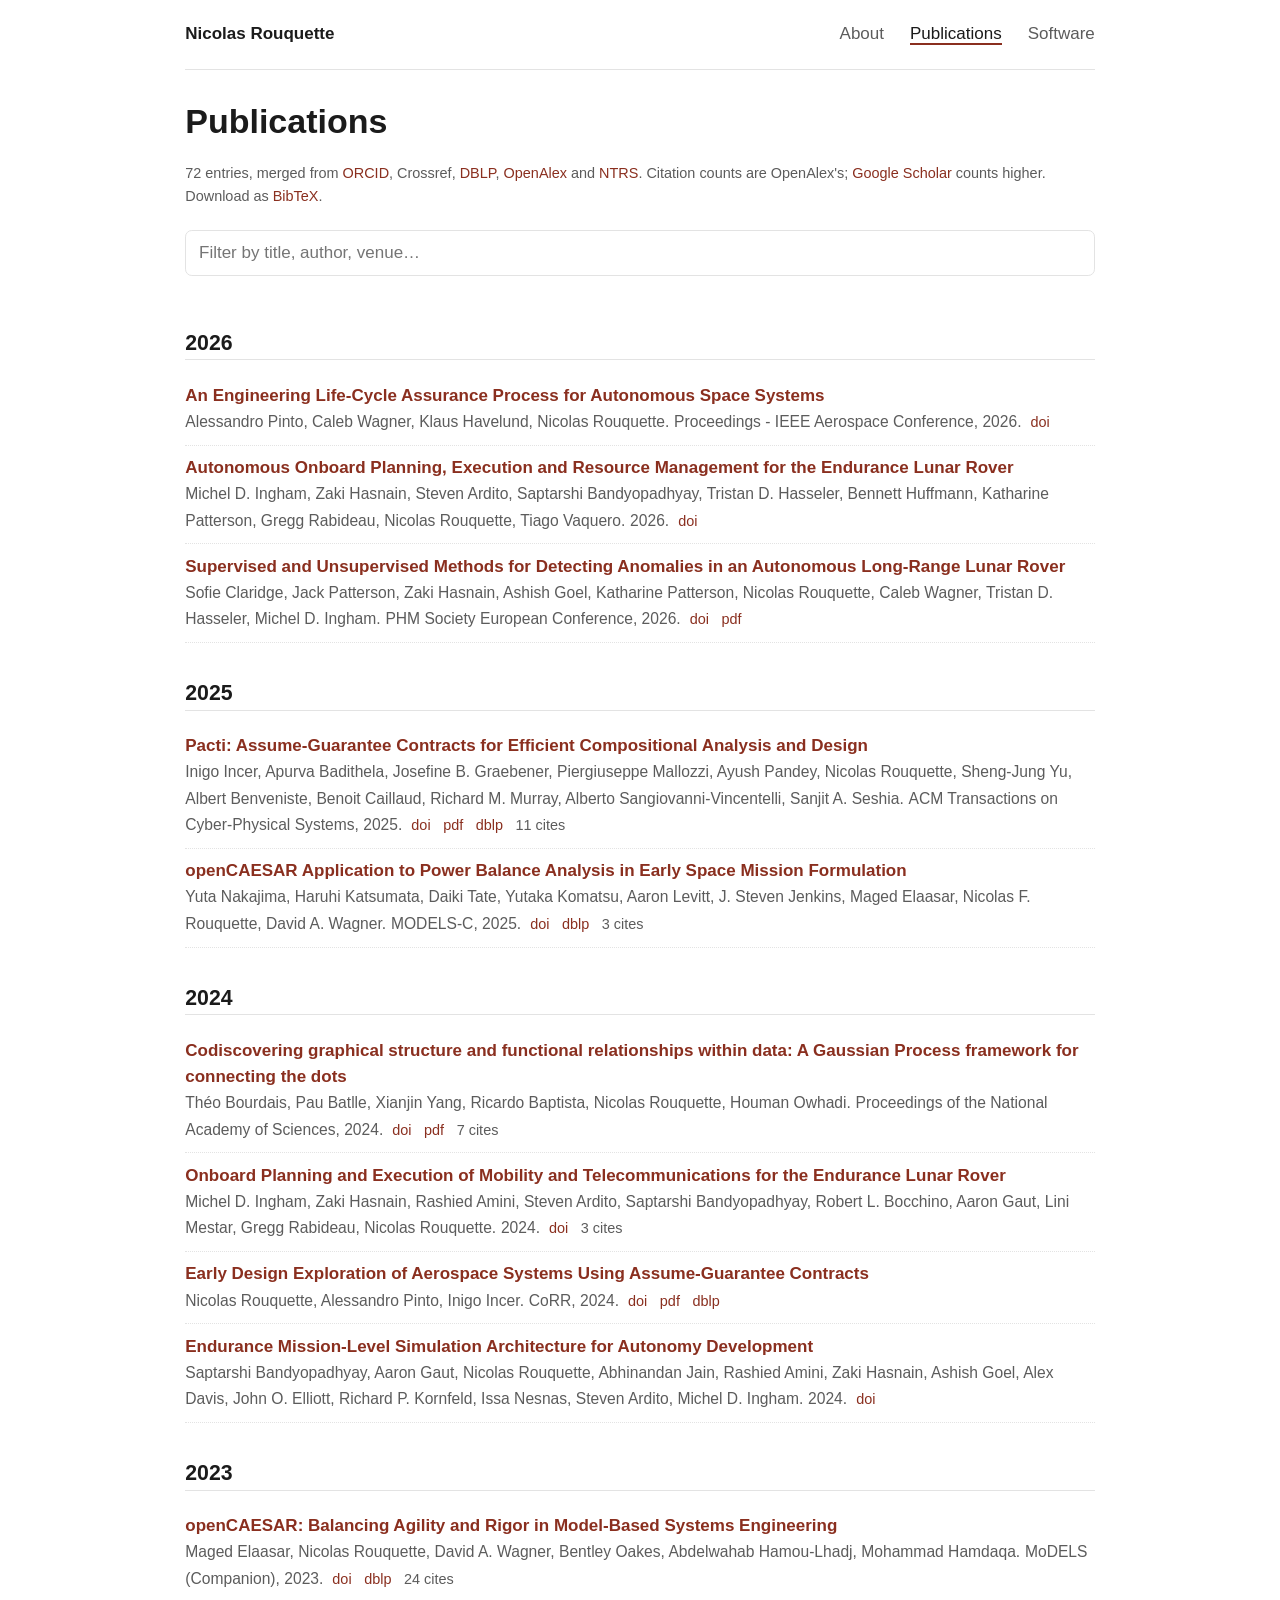
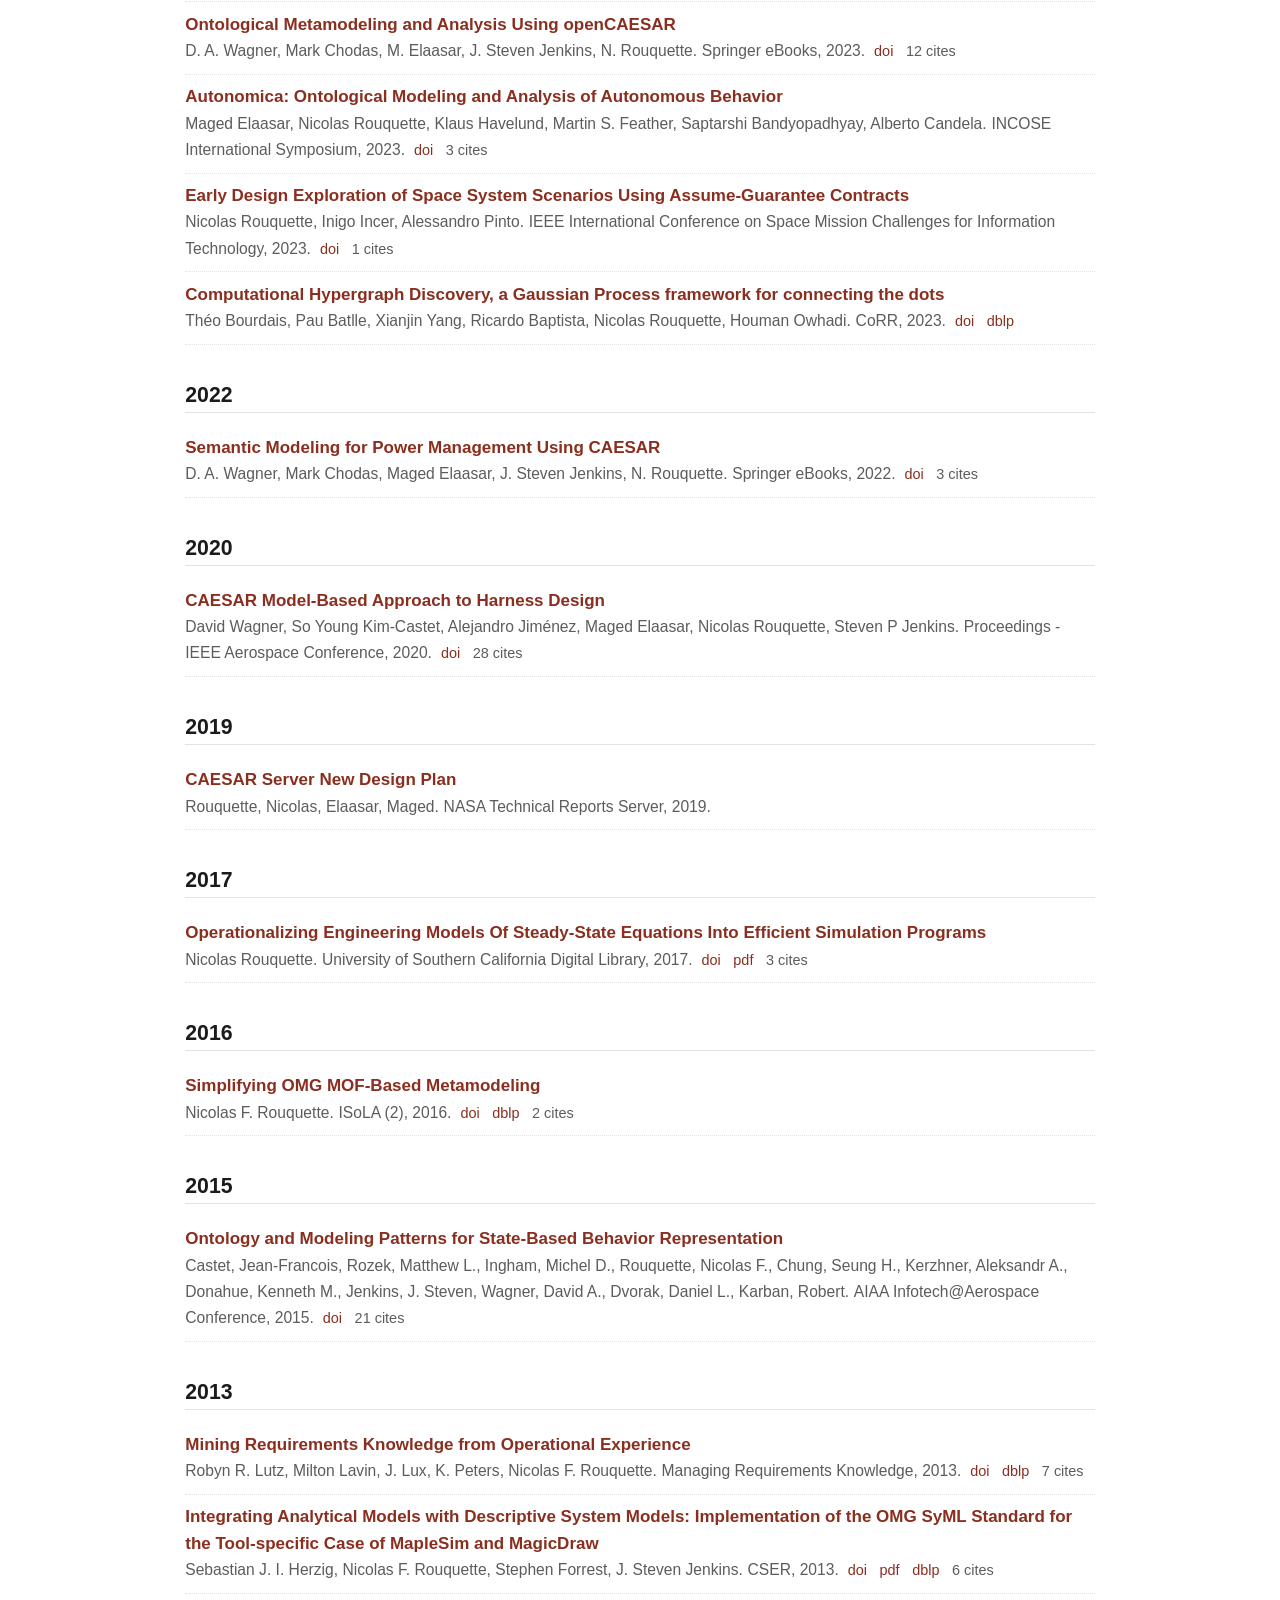
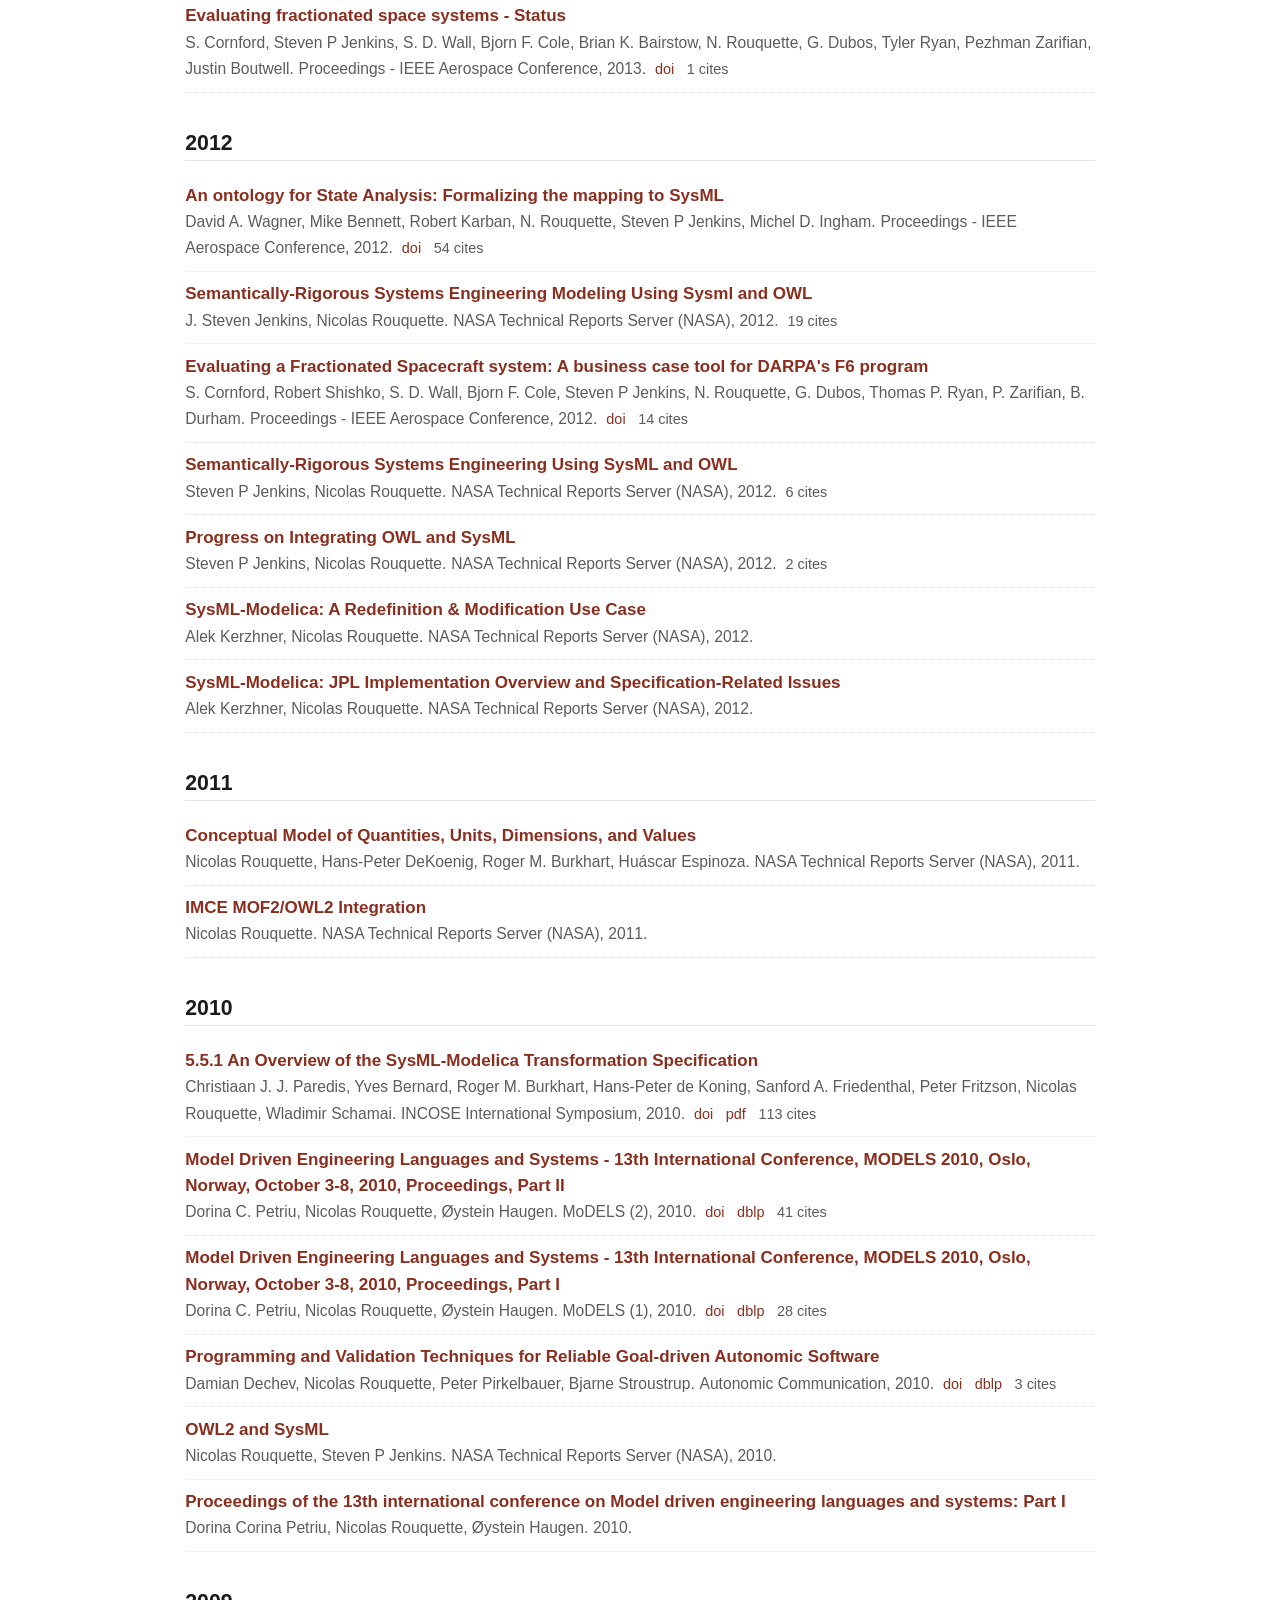
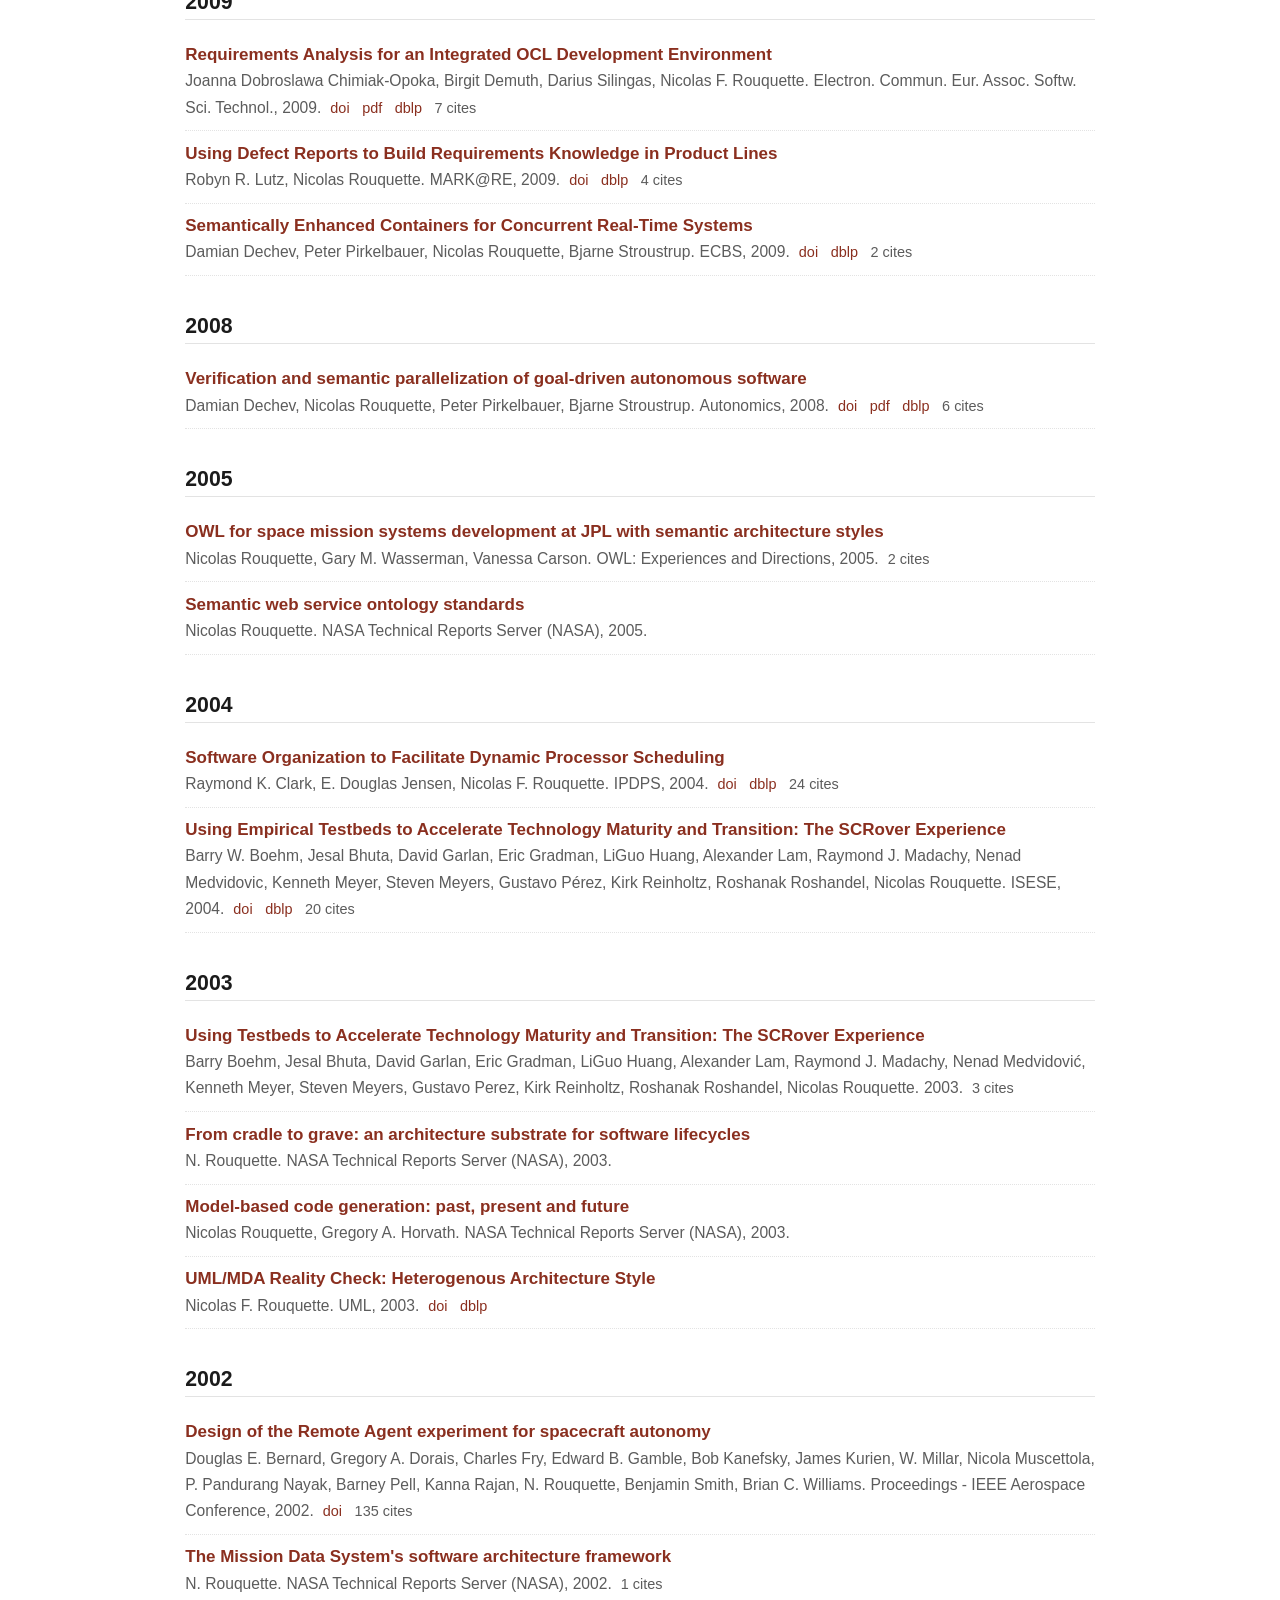
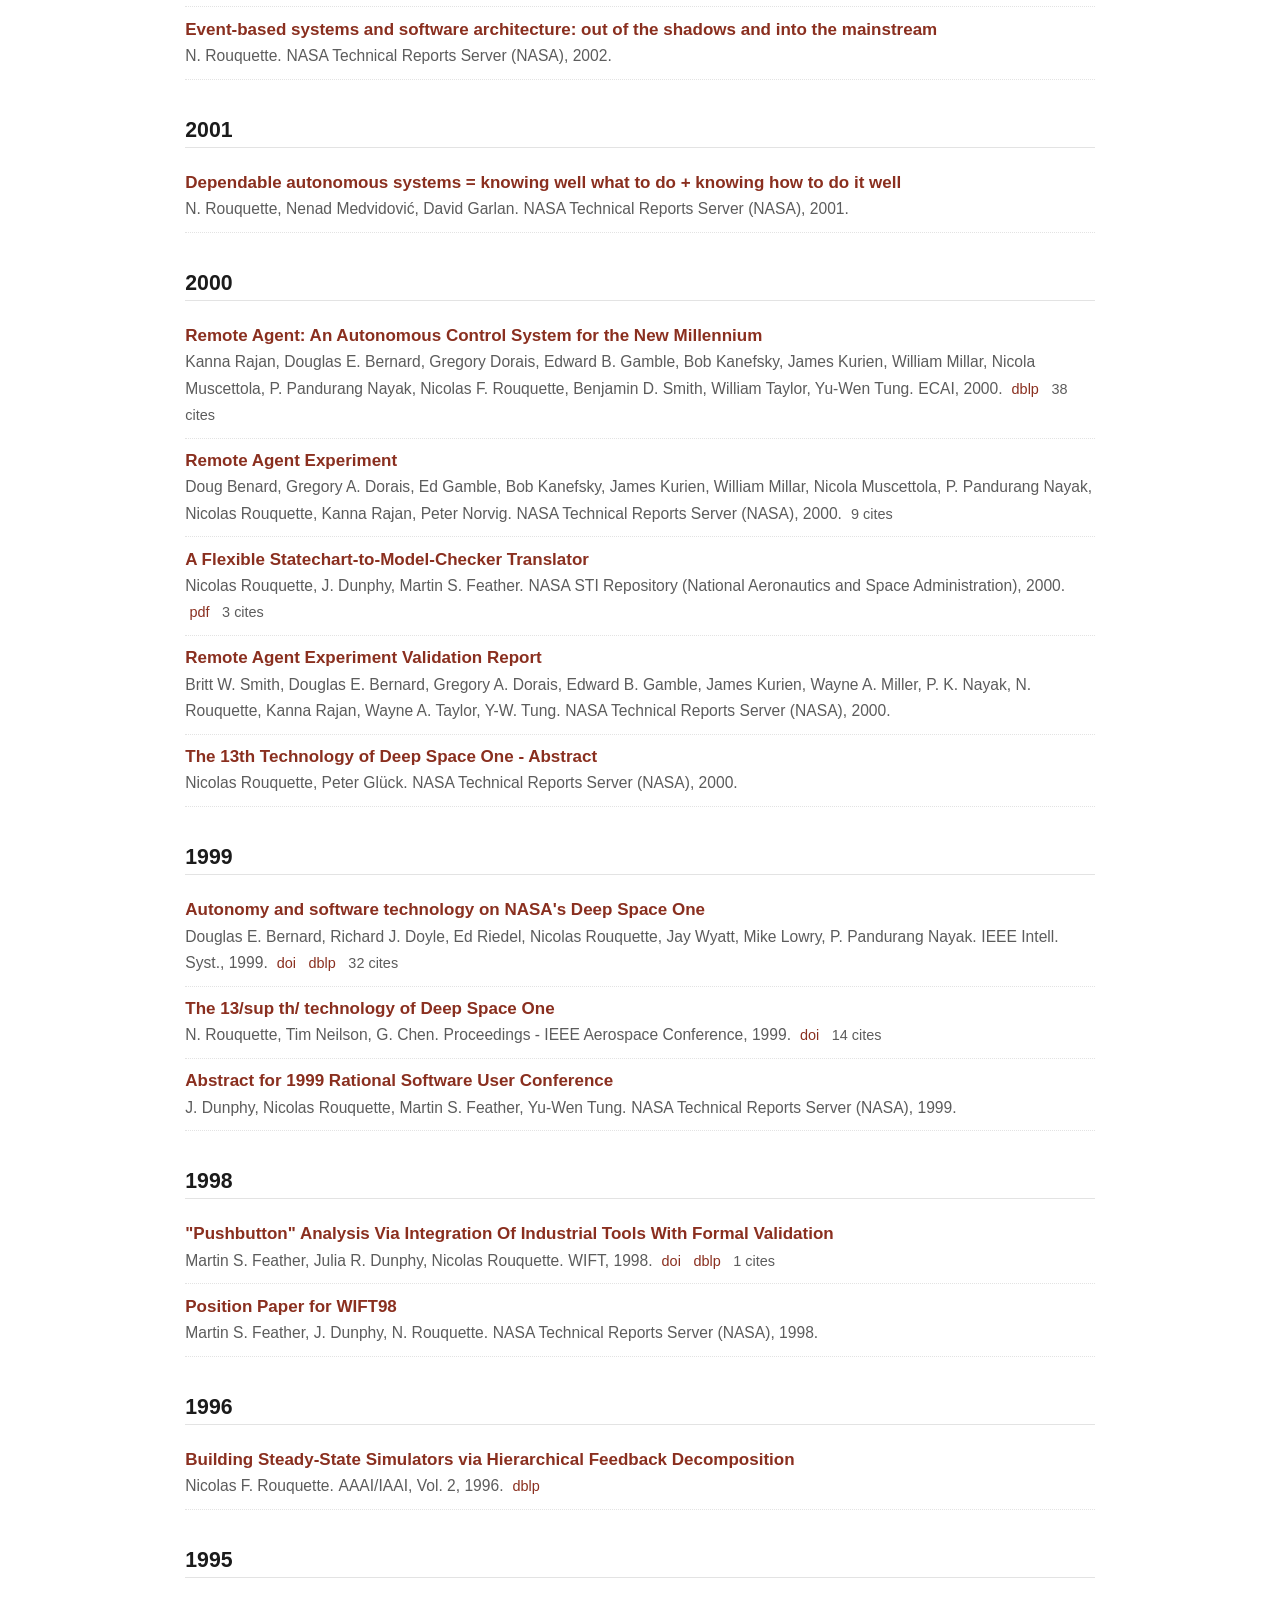
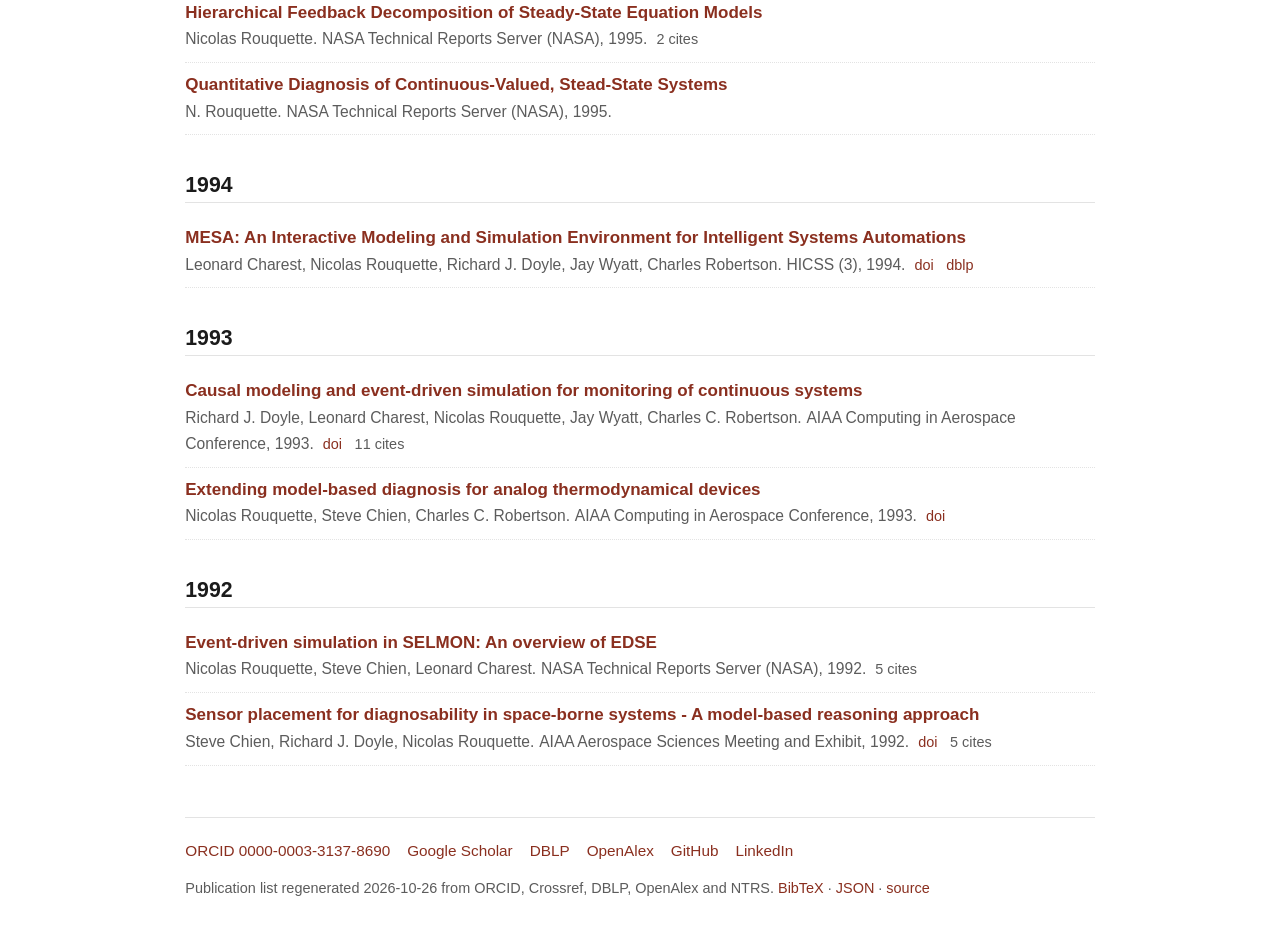
==== publications/index.html @ 1070399c "Publish site (source a550cb9)" ====
<!DOCTYPE html>
<html lang="en">
<head>
<meta charset="utf-8">
<meta name="viewport" content="width=device-width, initial-scale=1">
<title>Publications · Nicolas Rouquette</title>
<meta name="description" content="Formal methods and model-based systems engineering for space systems: Lean 4 formalizations, SysML v2, ontologies, assume-guarantee contracts, F´ flight software.">
<link rel="stylesheet" href="../static/style.css">
<link rel="alternate" type="application/x-bibtex" href="../publications.bib" title="BibTeX">
<link rel="me" href="https://orcid.org/0000-0003-3137-8690">
<link rel="me" href="https://github.com/NicolasRouquette">
<script type="application/ld+json">{
 "@context": "https://schema.org",
 "@type": "Person",
 "name": "Nicolas F. Rouquette",
 "jobTitle": "Principal Computer Scientist",
 "url": "https://nicolasrouquette.github.io",
 "affiliation": {
  "@type": "Organization",
  "name": "Jet Propulsion Laboratory, California Institute of Technology"
 },
 "sameAs": [
  "https://orcid.org/0000-0003-3137-8690",
  "https://scholar.google.com/citations?user=-KUbp7IAAAAJ",
  "https://dblp.org/pid/56/3476.html",
  "https://openalex.org/A5113483498",
  "https://github.com/NicolasRouquette",
  "https://www.linkedin.com/in/nicolas-rouquette-1a56aa/"
 ],
 "knowsAbout": [
  "Formal methods (Lean 4, Dafny, Viper, Stainless)",
  "Model-based systems engineering (SysML v2, OML, openCAESAR)",
  "Ontologies and semantic web for engineering",
  "Assume-guarantee contracts and compositional design",
  "Metrology, units, and uncertainty quantification",
  "Flight software (F\u00b4) and observability"
 ]
}</script>
</head>
<body>
<header>
  <a class="brand" href="../">Nicolas Rouquette</a>
  <nav>
    <a href="../" >About</a>
    <a href="../publications/" class="active">Publications</a>
    <a href="../software/" >Software</a>
    
  </nav>
</header>
<main>

<h1>Publications</h1>
<p class="fine">72 entries, merged from <a href="https://orcid.org/0000-0003-3137-8690">ORCID</a>,
  Crossref, <a href="https://dblp.org/pid/56/3476.html">DBLP</a>, <a href="https://openalex.org/A5113483498">OpenAlex</a>
  and <a href="https://ntrs.nasa.gov/search?q=%22Rouquette%2C%20Nicolas%22">NTRS</a>.
  Citation counts are OpenAlex's; <a href="https://scholar.google.com/citations?user=-KUbp7IAAAAJ">Google Scholar</a> counts higher.
  Download as <a href="../publications.bib">BibTeX</a>.</p>
<input id="filter" type="search" placeholder="Filter by title, author, venue…" aria-label="Filter publications">

<h2 class="year">2026</h2>
<ol class="pubs">
<li class="pub" id="2026-an-engineering-life-cycle-assurance-process-for-autonomous-space-systems">
  <span class="title"><a href="https://doi.org/10.1109/aero66936.2026.11520157">An Engineering Life-Cycle Assurance Process for Autonomous Space Systems</a></span>
  <span class="authors">Alessandro Pinto, Caleb Wagner, Klaus Havelund, Nicolas Rouquette.</span>
  <span class="venue">Proceedings - IEEE Aerospace Conference, 2026.</span>
  <span class="links">
    <a href="https://doi.org/10.1109/aero66936.2026.11520157">doi</a>
    
    
    
  </span>
</li><li class="pub" id="2026-autonomous-onboard-planning-execution-and-resource-management-for-the-endurance-">
  <span class="title"><a href="https://doi.org/10.2514/6.2026-3019">Autonomous Onboard Planning, Execution and Resource Management for the Endurance Lunar Rover</a></span>
  <span class="authors">Michel D. Ingham, Zaki Hasnain, Steven Ardito, Saptarshi Bandyopadhyay, Tristan D. Hasseler, Bennett Huffmann, Katharine Patterson, Gregg Rabideau, Nicolas Rouquette, Tiago Vaquero.</span>
  <span class="venue">2026.</span>
  <span class="links">
    <a href="https://doi.org/10.2514/6.2026-3019">doi</a>
    
    
    
  </span>
</li><li class="pub" id="2026-supervised-and-unsupervised-methods-for-detecting-anomalies-in-an-autonomous-lon">
  <span class="title"><a href="https://doi.org/10.36001/phme.2026.v9i1.4967">Supervised and Unsupervised Methods for Detecting Anomalies in an Autonomous Long-Range Lunar Rover</a></span>
  <span class="authors">Sofie Claridge, Jack Patterson, Zaki Hasnain, Ashish Goel, Katharine Patterson, Nicolas Rouquette, Caleb Wagner, Tristan D. Hasseler, Michel D. Ingham.</span>
  <span class="venue">PHM Society European Conference, 2026.</span>
  <span class="links">
    <a href="https://doi.org/10.36001/phme.2026.v9i1.4967">doi</a>
    <a href="https://papers.phmsociety.org/index.php/phme/article/download/4967/2894">pdf</a>
    
    
  </span>
</li>
</ol>

<h2 class="year">2025</h2>
<ol class="pubs">
<li class="pub" id="2025-pacti-assume-guarantee-contracts-for-efficient-compositional-analysis-and-design">
  <span class="title"><a href="https://doi.org/10.1145/3704736">Pacti: Assume-Guarantee Contracts for Efficient Compositional Analysis and Design</a></span>
  <span class="authors">Inigo Incer, Apurva Badithela, Josefine B. Graebener, Piergiuseppe Mallozzi, Ayush Pandey, Nicolas Rouquette, Sheng-Jung Yu, Albert Benveniste, Benoit Caillaud, Richard M. Murray, Alberto Sangiovanni-Vincentelli, Sanjit A. Seshia.</span>
  <span class="venue">ACM Transactions on Cyber-Physical Systems, 2025.</span>
  <span class="links">
    <a href="https://doi.org/10.1145/3704736">doi</a>
    <a href="https://arxiv.org/pdf/2303.17751">pdf</a>
    <a href="https://dblp.org/rec/journals/tcps/IncerBGMPRYBCMSS25.html">dblp</a>
    <span class="cites" title="citations (OpenAlex)">11 cites</span>
  </span>
</li><li class="pub" id="2025-opencaesar-application-to-power-balance-analysis-in-early-space-mission-formulat">
  <span class="title"><a href="https://doi.org/10.1109/models-c68889.2025.00111">openCAESAR Application to Power Balance Analysis in Early Space Mission Formulation</a></span>
  <span class="authors">Yuta Nakajima, Haruhi Katsumata, Daiki Tate, Yutaka Komatsu, Aaron Levitt, J. Steven Jenkins, Maged Elaasar, Nicolas F. Rouquette, David A. Wagner.</span>
  <span class="venue">MODELS-C, 2025.</span>
  <span class="links">
    <a href="https://doi.org/10.1109/models-c68889.2025.00111">doi</a>
    
    <a href="https://dblp.org/rec/conf/models/NakajimaKTKLJERW25.html">dblp</a>
    <span class="cites" title="citations (OpenAlex)">3 cites</span>
  </span>
</li>
</ol>

<h2 class="year">2024</h2>
<ol class="pubs">
<li class="pub" id="2024-codiscovering-graphical-structure-and-functional-relationships-within-data-a-gau">
  <span class="title"><a href="https://doi.org/10.1073/pnas.2403449121">Codiscovering graphical structure and functional relationships within data: A Gaussian Process framework for connecting the dots</a></span>
  <span class="authors">Théo Bourdais, Pau Batlle, Xianjin Yang, Ricardo Baptista, Nicolas Rouquette, Houman Owhadi.</span>
  <span class="venue">Proceedings of the National Academy of Sciences, 2024.</span>
  <span class="links">
    <a href="https://doi.org/10.1073/pnas.2403449121">doi</a>
    <a href="https://doi.org/10.1073/pnas.2403449121">pdf</a>
    
    <span class="cites" title="citations (OpenAlex)">7 cites</span>
  </span>
</li><li class="pub" id="2024-onboard-planning-and-execution-of-mobility-and-telecommunications-for-the-endura">
  <span class="title"><a href="https://doi.org/10.2514/6.2024-4889">Onboard Planning and Execution of Mobility and Telecommunications for the Endurance Lunar Rover</a></span>
  <span class="authors">Michel D. Ingham, Zaki Hasnain, Rashied Amini, Steven Ardito, Saptarshi Bandyopadhyay, Robert L. Bocchino, Aaron Gaut, Lini Mestar, Gregg Rabideau, Nicolas Rouquette.</span>
  <span class="venue">2024.</span>
  <span class="links">
    <a href="https://doi.org/10.2514/6.2024-4889">doi</a>
    
    
    <span class="cites" title="citations (OpenAlex)">3 cites</span>
  </span>
</li><li class="pub" id="2024-early-design-exploration-of-aerospace-systems-using-assume-guarantee-contracts">
  <span class="title"><a href="https://doi.org/10.48550/arxiv.2409.02218">Early Design Exploration of Aerospace Systems Using Assume-Guarantee Contracts</a></span>
  <span class="authors">Nicolas Rouquette, Alessandro Pinto, Inigo Incer.</span>
  <span class="venue">CoRR, 2024.</span>
  <span class="links">
    <a href="https://doi.org/10.48550/arxiv.2409.02218">doi</a>
    <a href="https://arxiv.org/pdf/2409.02218">pdf</a>
    <a href="https://dblp.org/rec/journals/corr/abs-2409-02218.html">dblp</a>
    
  </span>
</li><li class="pub" id="2024-endurance-mission-level-simulation-architecture-for-autonomy-development">
  <span class="title"><a href="https://doi.org/10.2514/6.2024-4834">Endurance Mission-Level Simulation Architecture for Autonomy Development</a></span>
  <span class="authors">Saptarshi Bandyopadhyay, Aaron Gaut, Nicolas Rouquette, Abhinandan Jain, Rashied Amini, Zaki Hasnain, Ashish Goel, Alex Davis, John O. Elliott, Richard P. Kornfeld, Issa Nesnas, Steven Ardito, Michel D. Ingham.</span>
  <span class="venue">2024.</span>
  <span class="links">
    <a href="https://doi.org/10.2514/6.2024-4834">doi</a>
    
    
    
  </span>
</li>
</ol>

<h2 class="year">2023</h2>
<ol class="pubs">
<li class="pub" id="2023-opencaesar-balancing-agility-and-rigor-in-model-based-systems-engineering">
  <span class="title"><a href="https://doi.org/10.1109/models-c59198.2023.00051">openCAESAR: Balancing Agility and Rigor in Model-Based Systems Engineering</a></span>
  <span class="authors">Maged Elaasar, Nicolas Rouquette, David A. Wagner, Bentley Oakes, Abdelwahab Hamou-Lhadj, Mohammad Hamdaqa.</span>
  <span class="venue">MoDELS (Companion), 2023.</span>
  <span class="links">
    <a href="https://doi.org/10.1109/models-c59198.2023.00051">doi</a>
    
    <a href="https://dblp.org/rec/conf/models/ElaasarRWOHH23.html">dblp</a>
    <span class="cites" title="citations (OpenAlex)">24 cites</span>
  </span>
</li><li class="pub" id="2023-ontological-metamodeling-and-analysis-using-opencaesar">
  <span class="title"><a href="https://doi.org/10.1007/978-3-030-93582-5_78">Ontological Metamodeling and Analysis Using openCAESAR</a></span>
  <span class="authors">D. A. Wagner, Mark Chodas, M. Elaasar, J. Steven Jenkins, N. Rouquette.</span>
  <span class="venue">Springer eBooks, 2023.</span>
  <span class="links">
    <a href="https://doi.org/10.1007/978-3-030-93582-5_78">doi</a>
    
    
    <span class="cites" title="citations (OpenAlex)">12 cites</span>
  </span>
</li><li class="pub" id="2023-autonomica-ontological-modeling-and-analysis-of-autonomous-behavior">
  <span class="title"><a href="https://doi.org/10.1002/iis2.13099">Autonomica: Ontological Modeling and Analysis of Autonomous Behavior</a></span>
  <span class="authors">Maged Elaasar, Nicolas Rouquette, Klaus Havelund, Martin S. Feather, Saptarshi Bandyopadhyay, Alberto Candela.</span>
  <span class="venue">INCOSE International Symposium, 2023.</span>
  <span class="links">
    <a href="https://doi.org/10.1002/iis2.13099">doi</a>
    
    
    <span class="cites" title="citations (OpenAlex)">3 cites</span>
  </span>
</li><li class="pub" id="2023-early-design-exploration-of-space-system-scenarios-using-assume-guarantee-contra">
  <span class="title"><a href="https://doi.org/10.1109/smc-it56444.2023.00011">Early Design Exploration of Space System Scenarios Using Assume-Guarantee Contracts</a></span>
  <span class="authors">Nicolas Rouquette, Inigo Incer, Alessandro Pinto.</span>
  <span class="venue">IEEE International Conference on Space Mission Challenges for Information Technology, 2023.</span>
  <span class="links">
    <a href="https://doi.org/10.1109/smc-it56444.2023.00011">doi</a>
    
    
    <span class="cites" title="citations (OpenAlex)">1 cites</span>
  </span>
</li><li class="pub" id="2023-computational-hypergraph-discovery-a-gaussian-process-framework-for-connecting-t">
  <span class="title"><a href="https://doi.org/10.48550/arxiv.2311.17007">Computational Hypergraph Discovery, a Gaussian Process framework for connecting the dots</a></span>
  <span class="authors">Théo Bourdais, Pau Batlle, Xianjin Yang, Ricardo Baptista, Nicolas Rouquette, Houman Owhadi.</span>
  <span class="venue">CoRR, 2023.</span>
  <span class="links">
    <a href="https://doi.org/10.48550/arxiv.2311.17007">doi</a>
    
    <a href="https://dblp.org/rec/journals/corr/abs-2311-17007.html">dblp</a>
    
  </span>
</li>
</ol>

<h2 class="year">2022</h2>
<ol class="pubs">
<li class="pub" id="2022-semantic-modeling-for-power-management-using-caesar">
  <span class="title"><a href="https://doi.org/10.1007/978-3-030-27486-3_81-1">Semantic Modeling for Power Management Using CAESAR</a></span>
  <span class="authors">D. A. Wagner, Mark Chodas, Maged Elaasar, J. Steven Jenkins, N. Rouquette.</span>
  <span class="venue">Springer eBooks, 2022.</span>
  <span class="links">
    <a href="https://doi.org/10.1007/978-3-030-27486-3_81-1">doi</a>
    
    
    <span class="cites" title="citations (OpenAlex)">3 cites</span>
  </span>
</li>
</ol>

<h2 class="year">2020</h2>
<ol class="pubs">
<li class="pub" id="2020-caesar-model-based-approach-to-harness-design">
  <span class="title"><a href="https://doi.org/10.1109/aero47225.2020.9172630">CAESAR Model-Based Approach to Harness Design</a></span>
  <span class="authors">David Wagner, So Young Kim-Castet, Alejandro Jiménez, Maged Elaasar, Nicolas Rouquette, Steven P Jenkins.</span>
  <span class="venue">Proceedings - IEEE Aerospace Conference, 2020.</span>
  <span class="links">
    <a href="https://doi.org/10.1109/aero47225.2020.9172630">doi</a>
    
    
    <span class="cites" title="citations (OpenAlex)">28 cites</span>
  </span>
</li>
</ol>

<h2 class="year">2019</h2>
<ol class="pubs">
<li class="pub" id="2019-caesar-server-new-design-plan">
  <span class="title"><a href="https://ntrs.nasa.gov/citations/20210012468">CAESAR Server New Design Plan</a></span>
  <span class="authors">Rouquette, Nicolas, Elaasar, Maged.</span>
  <span class="venue">NASA Technical Reports Server, 2019.</span>
  <span class="links">
    
    
    
    
  </span>
</li>
</ol>

<h2 class="year">2017</h2>
<ol class="pubs">
<li class="pub" id="2017-operationalizing-engineering-models-of-steady-state-equations-into-efficient-sim">
  <span class="title"><a href="https://doi.org/10.25549/usctheses-c20-607441">Operationalizing Engineering Models Of Steady-State Equations Into Efficient Simulation Programs</a></span>
  <span class="authors">Nicolas Rouquette.</span>
  <span class="venue">University of Southern California Digital Library, 2017.</span>
  <span class="links">
    <a href="https://doi.org/10.25549/usctheses-c20-607441">doi</a>
    <a href="https://doi.org/10.25549/usctheses-c20-607441">pdf</a>
    
    <span class="cites" title="citations (OpenAlex)">3 cites</span>
  </span>
</li>
</ol>

<h2 class="year">2016</h2>
<ol class="pubs">
<li class="pub" id="2016-simplifying-omg-mof-based-metamodeling">
  <span class="title"><a href="https://doi.org/10.1007/978-3-319-47169-3_8">Simplifying OMG MOF-Based Metamodeling</a></span>
  <span class="authors">Nicolas F. Rouquette.</span>
  <span class="venue">ISoLA (2), 2016.</span>
  <span class="links">
    <a href="https://doi.org/10.1007/978-3-319-47169-3_8">doi</a>
    
    <a href="https://dblp.org/rec/conf/isola/Rouquette16.html">dblp</a>
    <span class="cites" title="citations (OpenAlex)">2 cites</span>
  </span>
</li>
</ol>

<h2 class="year">2015</h2>
<ol class="pubs">
<li class="pub" id="2015-ontology-and-modeling-patterns-for-state-based-behavior-representation">
  <span class="title"><a href="https://doi.org/10.2514/6.2015-1115">Ontology and Modeling Patterns for State-Based Behavior Representation</a></span>
  <span class="authors">Castet, Jean-Francois, Rozek, Matthew L., Ingham, Michel D., Rouquette, Nicolas F., Chung, Seung H., Kerzhner, Aleksandr A., Donahue, Kenneth M., Jenkins, J. Steven, Wagner, David A., Dvorak, Daniel L., Karban, Robert.</span>
  <span class="venue">AIAA Infotech@Aerospace Conference, 2015.</span>
  <span class="links">
    <a href="https://doi.org/10.2514/6.2015-1115">doi</a>
    
    
    <span class="cites" title="citations (OpenAlex)">21 cites</span>
  </span>
</li>
</ol>

<h2 class="year">2013</h2>
<ol class="pubs">
<li class="pub" id="2013-mining-requirements-knowledge-from-operational-experience">
  <span class="title"><a href="https://doi.org/10.1007/978-3-642-34419-0_3">Mining Requirements Knowledge from Operational Experience</a></span>
  <span class="authors">Robyn R. Lutz, Milton Lavin, J. Lux, K. Peters, Nicolas F. Rouquette.</span>
  <span class="venue">Managing Requirements Knowledge, 2013.</span>
  <span class="links">
    <a href="https://doi.org/10.1007/978-3-642-34419-0_3">doi</a>
    
    <a href="https://dblp.org/rec/books/sp/13/LutzLLPR13.html">dblp</a>
    <span class="cites" title="citations (OpenAlex)">7 cites</span>
  </span>
</li><li class="pub" id="2013-integrating-analytical-models-with-descriptive-system-models-implementation-of-t">
  <span class="title"><a href="https://doi.org/10.1016/j.procs.2013.01.013">Integrating Analytical Models with Descriptive System Models: Implementation of the OMG SyML Standard for the Tool-specific Case of MapleSim and MagicDraw</a></span>
  <span class="authors">Sebastian J. I. Herzig, Nicolas F. Rouquette, Stephen Forrest, J. Steven Jenkins.</span>
  <span class="venue">CSER, 2013.</span>
  <span class="links">
    <a href="https://doi.org/10.1016/j.procs.2013.01.013">doi</a>
    <a href="https://www.sciencedirect.com/science/article/pii/S1877050913000148/pdf">pdf</a>
    <a href="https://dblp.org/rec/journals/procedia/HerzigRFJ13.html">dblp</a>
    <span class="cites" title="citations (OpenAlex)">6 cites</span>
  </span>
</li><li class="pub" id="2013-evaluating-fractionated-space-systems-status">
  <span class="title"><a href="https://doi.org/10.1109/aero.2013.6496979">Evaluating fractionated space systems - Status</a></span>
  <span class="authors">S. Cornford, Steven P Jenkins, S. D. Wall, Bjorn F. Cole, Brian K. Bairstow, N. Rouquette, G. Dubos, Tyler Ryan, Pezhman Zarifian, Justin Boutwell.</span>
  <span class="venue">Proceedings - IEEE Aerospace Conference, 2013.</span>
  <span class="links">
    <a href="https://doi.org/10.1109/aero.2013.6496979">doi</a>
    
    
    <span class="cites" title="citations (OpenAlex)">1 cites</span>
  </span>
</li>
</ol>

<h2 class="year">2012</h2>
<ol class="pubs">
<li class="pub" id="2012-an-ontology-for-state-analysis-formalizing-the-mapping-to-sysml">
  <span class="title"><a href="https://doi.org/10.1109/aero.2012.6187335">An ontology for State Analysis: Formalizing the mapping to SysML</a></span>
  <span class="authors">David A. Wagner, Mike Bennett, Robert Karban, N. Rouquette, Steven P Jenkins, Michel D. Ingham.</span>
  <span class="venue">Proceedings - IEEE Aerospace Conference, 2012.</span>
  <span class="links">
    <a href="https://doi.org/10.1109/aero.2012.6187335">doi</a>
    
    
    <span class="cites" title="citations (OpenAlex)">54 cites</span>
  </span>
</li><li class="pub" id="2012-semantically-rigorous-systems-engineering-modeling-using-sysml-and-owl">
  <span class="title"><a href="https://ntrs.nasa.gov/search.jsp?R=20150005663">Semantically-Rigorous Systems Engineering Modeling Using Sysml and OWL</a></span>
  <span class="authors">J. Steven Jenkins, Nicolas Rouquette.</span>
  <span class="venue">NASA Technical Reports Server (NASA), 2012.</span>
  <span class="links">
    
    
    
    <span class="cites" title="citations (OpenAlex)">19 cites</span>
  </span>
</li><li class="pub" id="2012-evaluating-a-fractionated-spacecraft-system-a-business-case-tool-for-darpa-s-f6-">
  <span class="title"><a href="https://doi.org/10.1109/aero.2012.6187435">Evaluating a Fractionated Spacecraft system: A business case tool for DARPA&#39;s F6 program</a></span>
  <span class="authors">S. Cornford, Robert Shishko, S. D. Wall, Bjorn F. Cole, Steven P Jenkins, N. Rouquette, G. Dubos, Thomas P. Ryan, P. Zarifian, B. Durham.</span>
  <span class="venue">Proceedings - IEEE Aerospace Conference, 2012.</span>
  <span class="links">
    <a href="https://doi.org/10.1109/aero.2012.6187435">doi</a>
    
    
    <span class="cites" title="citations (OpenAlex)">14 cites</span>
  </span>
</li><li class="pub" id="2012-semantically-rigorous-systems-engineering-using-sysml-and-owl">
  <span class="title"><a href="https://ntrs.nasa.gov/search.jsp?R=20150005668">Semantically-Rigorous Systems Engineering Using SysML and OWL</a></span>
  <span class="authors">Steven P Jenkins, Nicolas Rouquette.</span>
  <span class="venue">NASA Technical Reports Server (NASA), 2012.</span>
  <span class="links">
    
    
    
    <span class="cites" title="citations (OpenAlex)">6 cites</span>
  </span>
</li><li class="pub" id="2012-progress-on-integrating-owl-and-sysml">
  <span class="title"><a href="https://ntrs.nasa.gov/search.jsp?R=20140002119">Progress on Integrating OWL and SysML</a></span>
  <span class="authors">Steven P Jenkins, Nicolas Rouquette.</span>
  <span class="venue">NASA Technical Reports Server (NASA), 2012.</span>
  <span class="links">
    
    
    
    <span class="cites" title="citations (OpenAlex)">2 cites</span>
  </span>
</li><li class="pub" id="2012-sysml-modelica-a-redefinition-modification-use-case">
  <span class="title"><a href="https://ntrs.nasa.gov/search.jsp?R=20150004704">SysML-Modelica: A Redefinition &amp; Modification Use Case</a></span>
  <span class="authors">Alek Kerzhner, Nicolas Rouquette.</span>
  <span class="venue">NASA Technical Reports Server (NASA), 2012.</span>
  <span class="links">
    
    
    
    
  </span>
</li><li class="pub" id="2012-sysml-modelica-jpl-implementation-overview-and-specification-related-issues">
  <span class="title"><a href="https://ntrs.nasa.gov/search.jsp?R=20150004706">SysML-Modelica: JPL Implementation Overview and Specification-Related Issues</a></span>
  <span class="authors">Alek Kerzhner, Nicolas Rouquette.</span>
  <span class="venue">NASA Technical Reports Server (NASA), 2012.</span>
  <span class="links">
    
    
    
    
  </span>
</li>
</ol>

<h2 class="year">2011</h2>
<ol class="pubs">
<li class="pub" id="2011-conceptual-model-of-quantities-units-dimensions-and-values">
  <span class="title"><a href="https://ntrs.nasa.gov/api/citations/20120000470/downloads/20120000470.pdf">Conceptual Model of Quantities, Units, Dimensions, and Values</a></span>
  <span class="authors">Nicolas Rouquette, Hans-Peter DeKoenig, Roger M. Burkhart, Huáscar Espinoza.</span>
  <span class="venue">NASA Technical Reports Server (NASA), 2011.</span>
  <span class="links">
    
    
    
    
  </span>
</li><li class="pub" id="2011-imce-mof2-owl2-integration">
  <span class="title"><a href="https://ntrs.nasa.gov/search.jsp?R=20150005723">IMCE MOF2/OWL2 Integration</a></span>
  <span class="authors">Nicolas Rouquette.</span>
  <span class="venue">NASA Technical Reports Server (NASA), 2011.</span>
  <span class="links">
    
    
    
    
  </span>
</li>
</ol>

<h2 class="year">2010</h2>
<ol class="pubs">
<li class="pub" id="2010-5-5-1-an-overview-of-the-sysml-modelica-transformation-specification">
  <span class="title"><a href="https://doi.org/10.1002/j.2334-5837.2010.tb01099.x">5.5.1 An Overview of the SysML‐Modelica Transformation Specification</a></span>
  <span class="authors">Christiaan J. J. Paredis, Yves Bernard, Roger M. Burkhart, Hans‐Peter de Koning, Sanford A. Friedenthal, Peter Fritzson, Nicolas Rouquette, Wladimir Schamai.</span>
  <span class="venue">INCOSE International Symposium, 2010.</span>
  <span class="links">
    <a href="https://doi.org/10.1002/j.2334-5837.2010.tb01099.x">doi</a>
    <a href="http://urn.kb.se/resolve?urn=urn:nbn:se:liu:diva-110236">pdf</a>
    
    <span class="cites" title="citations (OpenAlex)">113 cites</span>
  </span>
</li><li class="pub" id="2010-model-driven-engineering-languages-and-systems-13th-international-conference-mod">
  <span class="title"><a href="https://doi.org/10.1007/978-3-642-16129-2">Model Driven Engineering Languages and Systems - 13th International Conference, MODELS 2010, Oslo, Norway, October 3-8, 2010, Proceedings, Part II</a></span>
  <span class="authors">Dorina C. Petriu, Nicolas Rouquette, Øystein Haugen.</span>
  <span class="venue">MoDELS (2), 2010.</span>
  <span class="links">
    <a href="https://doi.org/10.1007/978-3-642-16129-2">doi</a>
    
    <a href="https://dblp.org/rec/conf/models/2010-2.html">dblp</a>
    <span class="cites" title="citations (OpenAlex)">41 cites</span>
  </span>
</li><li class="pub" id="2010-model-driven-engineering-languages-and-systems-13th-international-conference-mod-x">
  <span class="title"><a href="https://doi.org/10.1007/978-3-642-16145-2">Model Driven Engineering Languages and Systems - 13th International Conference, MODELS 2010, Oslo, Norway, October 3-8, 2010, Proceedings, Part I</a></span>
  <span class="authors">Dorina C. Petriu, Nicolas Rouquette, Øystein Haugen.</span>
  <span class="venue">MoDELS (1), 2010.</span>
  <span class="links">
    <a href="https://doi.org/10.1007/978-3-642-16145-2">doi</a>
    
    <a href="https://dblp.org/rec/conf/models/2010-1.html">dblp</a>
    <span class="cites" title="citations (OpenAlex)">28 cites</span>
  </span>
</li><li class="pub" id="2010-programming-and-validation-techniques-for-reliable-goal-driven-autonomic-softwar">
  <span class="title"><a href="https://doi.org/10.1007/978-0-387-09753-4_9">Programming and Validation Techniques for Reliable Goal-driven Autonomic Software</a></span>
  <span class="authors">Damian Dechev, Nicolas Rouquette, Peter Pirkelbauer, Bjarne Stroustrup.</span>
  <span class="venue">Autonomic Communication, 2010.</span>
  <span class="links">
    <a href="https://doi.org/10.1007/978-0-387-09753-4_9">doi</a>
    
    <a href="https://dblp.org/rec/books/daglib/p/DechevRPS10.html">dblp</a>
    <span class="cites" title="citations (OpenAlex)">3 cites</span>
  </span>
</li><li class="pub" id="2010-owl2-and-sysml">
  <span class="title"><a href="https://ntrs.nasa.gov/search.jsp?R=20150008941">OWL2 and SysML</a></span>
  <span class="authors">Nicolas Rouquette, Steven P Jenkins.</span>
  <span class="venue">NASA Technical Reports Server (NASA), 2010.</span>
  <span class="links">
    
    
    
    
  </span>
</li><li class="pub" id="2010-proceedings-of-the-13th-international-conference-on-model-driven-engineering-lan">
  <span class="title"><a href="https://dl.acm.org/action/showBook?doi=10.5555%2F1926458">Proceedings of the 13th international conference on Model driven engineering languages and systems: Part I</a></span>
  <span class="authors">Dorina Corina Petriu, Nicolas Rouquette, Øystein Haugen.</span>
  <span class="venue">2010.</span>
  <span class="links">
    
    
    
    
  </span>
</li>
</ol>

<h2 class="year">2009</h2>
<ol class="pubs">
<li class="pub" id="2009-requirements-analysis-for-an-integrated-ocl-development-environment">
  <span class="title"><a href="https://doi.org/10.14279/tuj.eceasst.24.327">Requirements Analysis for an Integrated OCL Development Environment</a></span>
  <span class="authors">Joanna Dobroslawa Chimiak-Opoka, Birgit Demuth, Darius Silingas, Nicolas F. Rouquette.</span>
  <span class="venue">Electron. Commun. Eur. Assoc. Softw. Sci. Technol., 2009.</span>
  <span class="links">
    <a href="https://doi.org/10.14279/tuj.eceasst.24.327">doi</a>
    <a href="https://doi.org/10.14279/tuj.eceasst.24.327">pdf</a>
    <a href="https://dblp.org/rec/journals/eceasst/Chimiak-OpokaDSR09.html">dblp</a>
    <span class="cites" title="citations (OpenAlex)">7 cites</span>
  </span>
</li><li class="pub" id="2009-using-defect-reports-to-build-requirements-knowledge-in-product-lines">
  <span class="title"><a href="https://doi.org/10.1109/mark.2009.13">Using Defect Reports to Build Requirements Knowledge in Product Lines</a></span>
  <span class="authors">Robyn R. Lutz, Nicolas Rouquette.</span>
  <span class="venue">MARK@RE, 2009.</span>
  <span class="links">
    <a href="https://doi.org/10.1109/mark.2009.13">doi</a>
    
    <a href="https://dblp.org/rec/conf/re/LutzR09.html">dblp</a>
    <span class="cites" title="citations (OpenAlex)">4 cites</span>
  </span>
</li><li class="pub" id="2009-semantically-enhanced-containers-for-concurrent-real-time-systems">
  <span class="title"><a href="https://doi.org/10.1109/ecbs.2009.12">Semantically Enhanced Containers for Concurrent Real-Time Systems</a></span>
  <span class="authors">Damian Dechev, Peter Pirkelbauer, Nicolas Rouquette, Bjarne Stroustrup.</span>
  <span class="venue">ECBS, 2009.</span>
  <span class="links">
    <a href="https://doi.org/10.1109/ecbs.2009.12">doi</a>
    
    <a href="https://dblp.org/rec/conf/ecbs/DechevPRS09.html">dblp</a>
    <span class="cites" title="citations (OpenAlex)">2 cites</span>
  </span>
</li>
</ol>

<h2 class="year">2008</h2>
<ol class="pubs">
<li class="pub" id="2008-verification-and-semantic-parallelization-of-goal-driven-autonomous-software">
  <span class="title"><a href="https://doi.org/10.4108/icst.autonomics2008.4354">Verification and semantic parallelization of goal-driven autonomous software</a></span>
  <span class="authors">Damian Dechev, Nicolas Rouquette, Peter Pirkelbauer, Bjarne Stroustrup.</span>
  <span class="venue">Autonomics, 2008.</span>
  <span class="links">
    <a href="https://doi.org/10.4108/icst.autonomics2008.4354">doi</a>
    <a href="http://eudl.eu/pdf/10.4108/ICST.AUTONOMICS2008.4354">pdf</a>
    <a href="https://dblp.org/rec/conf/autonomics/DechevRPS08.html">dblp</a>
    <span class="cites" title="citations (OpenAlex)">6 cites</span>
  </span>
</li>
</ol>

<h2 class="year">2005</h2>
<ol class="pubs">
<li class="pub" id="2005-owl-for-space-mission-systems-development-at-jpl-with-semantic-architecture-styl">
  <span class="title"><a href="https://ntrs.nasa.gov/search.jsp?R=20060042763">OWL for space mission systems development at JPL with semantic architecture styles</a></span>
  <span class="authors">Nicolas Rouquette, Gary M. Wasserman, Vanessa Carson.</span>
  <span class="venue">OWL: Experiences and Directions, 2005.</span>
  <span class="links">
    
    
    
    <span class="cites" title="citations (OpenAlex)">2 cites</span>
  </span>
</li><li class="pub" id="2005-semantic-web-service-ontology-standards">
  <span class="title"><a href="https://ntrs.nasa.gov/search.jsp?R=20060044209">Semantic web service ontology standards</a></span>
  <span class="authors">Nicolas Rouquette.</span>
  <span class="venue">NASA Technical Reports Server (NASA), 2005.</span>
  <span class="links">
    
    
    
    
  </span>
</li>
</ol>

<h2 class="year">2004</h2>
<ol class="pubs">
<li class="pub" id="2004-software-organization-to-facilitate-dynamic-processor-scheduling">
  <span class="title"><a href="https://doi.org/10.1109/ipdps.2004.1303083">Software Organization to Facilitate Dynamic Processor Scheduling</a></span>
  <span class="authors">Raymond K. Clark, E. Douglas Jensen, Nicolas F. Rouquette.</span>
  <span class="venue">IPDPS, 2004.</span>
  <span class="links">
    <a href="https://doi.org/10.1109/ipdps.2004.1303083">doi</a>
    
    <a href="https://dblp.org/rec/conf/ipps/ClarkJR04.html">dblp</a>
    <span class="cites" title="citations (OpenAlex)">24 cites</span>
  </span>
</li><li class="pub" id="2004-using-empirical-testbeds-to-accelerate-technology-maturity-and-transition-the-sc">
  <span class="title"><a href="https://doi.org/10.1109/isese.2004.33">Using Empirical Testbeds to Accelerate Technology Maturity and Transition: The SCRover Experience</a></span>
  <span class="authors">Barry W. Boehm, Jesal Bhuta, David Garlan, Eric Gradman, LiGuo Huang, Alexander Lam, Raymond J. Madachy, Nenad Medvidovic, Kenneth Meyer, Steven Meyers, Gustavo Pérez, Kirk Reinholtz, Roshanak Roshandel, Nicolas Rouquette.</span>
  <span class="venue">ISESE, 2004.</span>
  <span class="links">
    <a href="https://doi.org/10.1109/isese.2004.33">doi</a>
    
    <a href="https://dblp.org/rec/conf/isese/BoehmBGGHLMMMMPRRR04.html">dblp</a>
    <span class="cites" title="citations (OpenAlex)">20 cites</span>
  </span>
</li>
</ol>

<h2 class="year">2003</h2>
<ol class="pubs">
<li class="pub" id="2003-using-testbeds-to-accelerate-technology-maturity-and-transition-the-scrover-expe">
  <span class="title"><a href="http://acme.able.cs.cmu.edu/pubs/uploads/pdf/ISESE04.pdf">Using Testbeds to Accelerate Technology Maturity and Transition: The SCRover Experience</a></span>
  <span class="authors">Barry Boehm, Jesal Bhuta, David Garlan, Eric Gradman, LiGuo Huang, Alexander Lam, Raymond J. Madachy, Nenad Medvidović, Kenneth Meyer, Steven Meyers, Gustavo Perez, Kirk Reinholtz, Roshanak Roshandel, Nicolas Rouquette.</span>
  <span class="venue">2003.</span>
  <span class="links">
    
    
    
    <span class="cites" title="citations (OpenAlex)">3 cites</span>
  </span>
</li><li class="pub" id="2003-from-cradle-to-grave-an-architecture-substrate-for-software-lifecycles">
  <span class="title"><a href="https://ntrs.nasa.gov/search.jsp?R=20060028693">From cradle to grave: an architecture substrate for software lifecycles</a></span>
  <span class="authors">N. Rouquette.</span>
  <span class="venue">NASA Technical Reports Server (NASA), 2003.</span>
  <span class="links">
    
    
    
    
  </span>
</li><li class="pub" id="2003-model-based-code-generation-past-present-and-future">
  <span class="title"><a href="https://ntrs.nasa.gov/search.jsp?R=20060043312">Model-based code generation: past, present and future</a></span>
  <span class="authors">Nicolas Rouquette, Gregory A. Horvath.</span>
  <span class="venue">NASA Technical Reports Server (NASA), 2003.</span>
  <span class="links">
    
    
    
    
  </span>
</li><li class="pub" id="2003-uml-mda-reality-check-heterogenous-architecture-style">
  <span class="title"><a href="https://doi.org/10.1007/978-3-540-45221-8_14">UML/MDA Reality Check: Heterogenous Architecture Style</a></span>
  <span class="authors">Nicolas F. Rouquette.</span>
  <span class="venue">UML, 2003.</span>
  <span class="links">
    <a href="https://doi.org/10.1007/978-3-540-45221-8_14">doi</a>
    
    <a href="https://dblp.org/rec/conf/uml/Rouquette03.html">dblp</a>
    
  </span>
</li>
</ol>

<h2 class="year">2002</h2>
<ol class="pubs">
<li class="pub" id="2002-design-of-the-remote-agent-experiment-for-spacecraft-autonomy">
  <span class="title"><a href="https://doi.org/10.1109/aero.1998.687914">Design of the Remote Agent experiment for spacecraft autonomy</a></span>
  <span class="authors">Douglas E. Bernard, Gregory A. Dorais, Charles Fry, Edward B. Gamble, Bob Kanefsky, James Kurien, W. Millar, Nicola Muscettola, P. Pandurang Nayak, Barney Pell, Kanna Rajan, N. Rouquette, Benjamin Smith, Brian C. Williams.</span>
  <span class="venue">Proceedings - IEEE Aerospace Conference, 2002.</span>
  <span class="links">
    <a href="https://doi.org/10.1109/aero.1998.687914">doi</a>
    
    
    <span class="cites" title="citations (OpenAlex)">135 cites</span>
  </span>
</li><li class="pub" id="2002-the-mission-data-system-s-software-architecture-framework">
  <span class="title"><a href="https://ntrs.nasa.gov/search.jsp?R=20060029534">The Mission Data System&#39;s software architecture framework</a></span>
  <span class="authors">N. Rouquette.</span>
  <span class="venue">NASA Technical Reports Server (NASA), 2002.</span>
  <span class="links">
    
    
    
    <span class="cites" title="citations (OpenAlex)">1 cites</span>
  </span>
</li><li class="pub" id="2002-event-based-systems-and-software-architecture-out-of-the-shadows-and-into-the-ma">
  <span class="title"><a href="https://ntrs.nasa.gov/search.jsp?R=20060029740">Event-based systems and software architecture: out of the shadows and into the mainstream</a></span>
  <span class="authors">N. Rouquette.</span>
  <span class="venue">NASA Technical Reports Server (NASA), 2002.</span>
  <span class="links">
    
    
    
    
  </span>
</li>
</ol>

<h2 class="year">2001</h2>
<ol class="pubs">
<li class="pub" id="2001-dependable-autonomous-systems-knowing-well-what-to-do-knowing-how-to-do-it-well">
  <span class="title"><a href="https://ntrs.nasa.gov/search.jsp?R=20060031054">Dependable autonomous systems = knowing well what to do + knowing how to do it well</a></span>
  <span class="authors">N. Rouquette, Nenad Medvidović, David Garlan.</span>
  <span class="venue">NASA Technical Reports Server (NASA), 2001.</span>
  <span class="links">
    
    
    
    
  </span>
</li>
</ol>

<h2 class="year">2000</h2>
<ol class="pubs">
<li class="pub" id="2000-remote-agent-an-autonomous-control-system-for-the-new-millennium">
  <span class="title"><a href="https://dblp.org/rec/conf/ecai/RajanBDGKKMMNRSTT00">Remote Agent: An Autonomous Control System for the New Millennium</a></span>
  <span class="authors">Kanna Rajan, Douglas E. Bernard, Gregory Dorais, Edward B. Gamble, Bob Kanefsky, James Kurien, William Millar, Nicola Muscettola, P. Pandurang Nayak, Nicolas F. Rouquette, Benjamin D. Smith, William Taylor, Yu-Wen Tung.</span>
  <span class="venue">ECAI, 2000.</span>
  <span class="links">
    
    
    <a href="https://dblp.org/rec/conf/ecai/RajanBDGKKMMNRSTT00.html">dblp</a>
    <span class="cites" title="citations (OpenAlex)">38 cites</span>
  </span>
</li><li class="pub" id="2000-remote-agent-experiment">
  <span class="title"><a href="https://ntrs.nasa.gov/api/citations/20000116204/downloads/20000116204.pdf">Remote Agent Experiment</a></span>
  <span class="authors">Doug Benard, Gregory A. Dorais, Ed Gamble, Bob Kanefsky, James Kurien, William Millar, Nicola Muscettola, P. Pandurang Nayak, Nicolas Rouquette, Kanna Rajan, Peter Norvig.</span>
  <span class="venue">NASA Technical Reports Server (NASA), 2000.</span>
  <span class="links">
    
    
    
    <span class="cites" title="citations (OpenAlex)">9 cites</span>
  </span>
</li><li class="pub" id="2000-a-flexible-statechart-to-model-checker-translator">
  <span class="title"><a href="http://hdl.handle.net/2060/20000048813">A Flexible Statechart-to-Model-Checker Translator</a></span>
  <span class="authors">Nicolas Rouquette, J. Dunphy, Martin S. Feather.</span>
  <span class="venue">NASA STI Repository (National Aeronautics and Space Administration), 2000.</span>
  <span class="links">
    
    <a href="http://hdl.handle.net/2060/20000048813">pdf</a>
    
    <span class="cites" title="citations (OpenAlex)">3 cites</span>
  </span>
</li><li class="pub" id="2000-remote-agent-experiment-validation-report">
  <span class="title"><a href="https://ntrs.nasa.gov/search.jsp?R=20060032327">Remote Agent Experiment Validation Report</a></span>
  <span class="authors">Britt W. Smith, Douglas E. Bernard, Gregory A. Dorais, Edward B. Gamble, James Kurien, Wayne A. Miller, P. K. Nayak, N. Rouquette, Kanna Rajan, Wayne A. Taylor, Y-W. Tung.</span>
  <span class="venue">NASA Technical Reports Server (NASA), 2000.</span>
  <span class="links">
    
    
    
    
  </span>
</li><li class="pub" id="2000-the-13th-technology-of-deep-space-one-abstract">
  <span class="title"><a href="https://ntrs.nasa.gov/search.jsp?R=20000053107">The 13th Technology of Deep Space One - Abstract</a></span>
  <span class="authors">Nicolas Rouquette, Peter Glück.</span>
  <span class="venue">NASA Technical Reports Server (NASA), 2000.</span>
  <span class="links">
    
    
    
    
  </span>
</li>
</ol>

<h2 class="year">1999</h2>
<ol class="pubs">
<li class="pub" id="1999-autonomy-and-software-technology-on-nasa-s-deep-space-one">
  <span class="title"><a href="https://doi.org/10.1109/5254.769876">Autonomy and software technology on NASA&#39;s Deep Space One</a></span>
  <span class="authors">Douglas E. Bernard, Richard J. Doyle, Ed Riedel, Nicolas Rouquette, Jay Wyatt, Mike Lowry, P. Pandurang Nayak.</span>
  <span class="venue">IEEE Intell. Syst., 1999.</span>
  <span class="links">
    <a href="https://doi.org/10.1109/5254.769876">doi</a>
    
    <a href="https://dblp.org/rec/journals/expert/BernardDRRWLN99.html">dblp</a>
    <span class="cites" title="citations (OpenAlex)">32 cites</span>
  </span>
</li><li class="pub" id="1999-the-13-sup-th-technology-of-deep-space-one">
  <span class="title"><a href="https://doi.org/10.1109/aero.1999.794354">The 13/sup th/ technology of Deep Space One</a></span>
  <span class="authors">N. Rouquette, Tim Neilson, G. Chen.</span>
  <span class="venue">Proceedings - IEEE Aerospace Conference, 1999.</span>
  <span class="links">
    <a href="https://doi.org/10.1109/aero.1999.794354">doi</a>
    
    
    <span class="cites" title="citations (OpenAlex)">14 cites</span>
  </span>
</li><li class="pub" id="1999-abstract-for-1999-rational-software-user-conference">
  <span class="title"><a href="https://ntrs.nasa.gov/search.jsp?R=20000074061">Abstract for 1999 Rational Software User Conference</a></span>
  <span class="authors">J. Dunphy, Nicolas Rouquette, Martin S. Feather, Yu-Wen Tung.</span>
  <span class="venue">NASA Technical Reports Server (NASA), 1999.</span>
  <span class="links">
    
    
    
    
  </span>
</li>
</ol>

<h2 class="year">1998</h2>
<ol class="pubs">
<li class="pub" id="1998-pushbutton-analysis-via-integration-of-industrial-tools-with-formal-validation">
  <span class="title"><a href="https://doi.org/10.1109/wift.1998.766309">&#34;Pushbutton&#34; Analysis Via Integration Of Industrial Tools With Formal Validation</a></span>
  <span class="authors">Martin S. Feather, Julia R. Dunphy, Nicolas Rouquette.</span>
  <span class="venue">WIFT, 1998.</span>
  <span class="links">
    <a href="https://doi.org/10.1109/wift.1998.766309">doi</a>
    
    <a href="https://dblp.org/rec/conf/wift/FeatherDR98.html">dblp</a>
    <span class="cites" title="citations (OpenAlex)">1 cites</span>
  </span>
</li><li class="pub" id="1998-position-paper-for-wift98">
  <span class="title"><a href="https://ntrs.nasa.gov/search.jsp?R=20060034798">Position Paper for WIFT98</a></span>
  <span class="authors">Martin S. Feather, J. Dunphy, N. Rouquette.</span>
  <span class="venue">NASA Technical Reports Server (NASA), 1998.</span>
  <span class="links">
    
    
    
    
  </span>
</li>
</ol>

<h2 class="year">1996</h2>
<ol class="pubs">
<li class="pub" id="1996-building-steady-state-simulators-via-hierarchical-feedback-decomposition">
  <span class="title"><a href="https://dblp.org/rec/conf/aaai/Rouquette96">Building Steady-State Simulators via Hierarchical Feedback Decomposition</a></span>
  <span class="authors">Nicolas F. Rouquette.</span>
  <span class="venue">AAAI/IAAI, Vol. 2, 1996.</span>
  <span class="links">
    
    
    <a href="https://dblp.org/rec/conf/aaai/Rouquette96.html">dblp</a>
    
  </span>
</li>
</ol>

<h2 class="year">1995</h2>
<ol class="pubs">
<li class="pub" id="1995-hierarchical-feedback-decomposition-of-steady-state-equation-models">
  <span class="title"><a href="https://ntrs.nasa.gov/search.jsp?R=20060037218">Hierarchical Feedback Decomposition of Steady-State Equation Models</a></span>
  <span class="authors">Nicolas Rouquette.</span>
  <span class="venue">NASA Technical Reports Server (NASA), 1995.</span>
  <span class="links">
    
    
    
    <span class="cites" title="citations (OpenAlex)">2 cites</span>
  </span>
</li><li class="pub" id="1995-quantitative-diagnosis-of-continuous-valued-stead-state-systems">
  <span class="title"><a href="https://ntrs.nasa.gov/search.jsp?R=20060037377">Quantitative Diagnosis of Continuous-Valued, Stead-State Systems</a></span>
  <span class="authors">N. Rouquette.</span>
  <span class="venue">NASA Technical Reports Server (NASA), 1995.</span>
  <span class="links">
    
    
    
    
  </span>
</li>
</ol>

<h2 class="year">1994</h2>
<ol class="pubs">
<li class="pub" id="1994-mesa-an-interactive-modeling-and-simulation-environment-for-intelligent-systems-">
  <span class="title"><a href="https://doi.org/10.1109/hicss.1994.323311">MESA: An Interactive Modeling and Simulation Environment for Intelligent Systems Automations</a></span>
  <span class="authors">Leonard Charest, Nicolas Rouquette, Richard J. Doyle, Jay Wyatt, Charles Robertson.</span>
  <span class="venue">HICSS (3), 1994.</span>
  <span class="links">
    <a href="https://doi.org/10.1109/hicss.1994.323311">doi</a>
    
    <a href="https://dblp.org/rec/conf/hicss/CharestRDWR94.html">dblp</a>
    
  </span>
</li>
</ol>

<h2 class="year">1993</h2>
<ol class="pubs">
<li class="pub" id="1993-causal-modeling-and-event-driven-simulation-for-monitoring-of-continuous-systems">
  <span class="title"><a href="https://doi.org/10.2514/6.1993-4525">Causal modeling and event-driven simulation for monitoring of continuous systems</a></span>
  <span class="authors">Richard J. Doyle, Leonard Charest, Nicolas Rouquette, Jay Wyatt, Charles C. Robertson.</span>
  <span class="venue">AIAA Computing in Aerospace Conference, 1993.</span>
  <span class="links">
    <a href="https://doi.org/10.2514/6.1993-4525">doi</a>
    
    
    <span class="cites" title="citations (OpenAlex)">11 cites</span>
  </span>
</li><li class="pub" id="1993-extending-model-based-diagnosis-for-analog-thermodynamical-devices">
  <span class="title"><a href="https://doi.org/10.2514/6.1993-4577">Extending model-based diagnosis for analog thermodynamical devices</a></span>
  <span class="authors">Nicolas Rouquette, Steve Chien, Charles C. Robertson.</span>
  <span class="venue">AIAA Computing in Aerospace Conference, 1993.</span>
  <span class="links">
    <a href="https://doi.org/10.2514/6.1993-4577">doi</a>
    
    
    
  </span>
</li>
</ol>

<h2 class="year">1992</h2>
<ol class="pubs">
<li class="pub" id="1992-event-driven-simulation-in-selmon-an-overview-of-edse">
  <span class="title"><a href="https://ntrs.nasa.gov/api/citations/19940009311/downloads/19940009311.pdf">Event-driven simulation in SELMON: An overview of EDSE</a></span>
  <span class="authors">Nicolas Rouquette, Steve Chien, Leonard Charest.</span>
  <span class="venue">NASA Technical Reports Server (NASA), 1992.</span>
  <span class="links">
    
    
    
    <span class="cites" title="citations (OpenAlex)">5 cites</span>
  </span>
</li><li class="pub" id="1992-sensor-placement-for-diagnosability-in-space-borne-systems-a-model-based-reasoni">
  <span class="title"><a href="https://doi.org/10.2514/6.1992-874">Sensor placement for diagnosability in space-borne systems - A model-based reasoning approach</a></span>
  <span class="authors">Steve Chien, Richard J. Doyle, Nicolas Rouquette.</span>
  <span class="venue">AIAA Aerospace Sciences Meeting and Exhibit, 1992.</span>
  <span class="links">
    <a href="https://doi.org/10.2514/6.1992-874">doi</a>
    
    
    <span class="cites" title="citations (OpenAlex)">5 cites</span>
  </span>
</li>
</ol>

<script>
const f = document.getElementById('filter');
f.addEventListener('input', () => {
  const q = f.value.toLowerCase();
  document.querySelectorAll('li.pub').forEach(li => { li.hidden = q && !li.textContent.toLowerCase().includes(q); });
  document.querySelectorAll('h2.year').forEach(h => { h.hidden = ![...h.nextElementSibling.children].some(li => !li.hidden); });
});
</script>

</main>
<footer>
  <ul class="ids">
    <li><a href="https://orcid.org/0000-0003-3137-8690">ORCID 0000-0003-3137-8690</a></li>
    <li><a href="https://scholar.google.com/citations?user=-KUbp7IAAAAJ">Google Scholar</a></li>
    <li><a href="https://dblp.org/pid/56/3476.html">DBLP</a></li>
    <li><a href="https://openalex.org/A5113483498">OpenAlex</a></li>
    <li><a href="https://github.com/NicolasRouquette">GitHub</a></li>
    <li><a href="https://www.linkedin.com/in/nicolas-rouquette-1a56aa/">LinkedIn</a></li>
  </ul>
  <p class="fine">Publication list regenerated 2026-10-26 from ORCID, Crossref, DBLP, OpenAlex and NTRS.
     <a href="../publications.bib">BibTeX</a> · <a href="../publications.json">JSON</a> ·
     <a href="">source</a></p>
</footer>
</body>
</html>
---- static/style.css ----
:root { --fg:#1b1b1b; --muted:#5c5c5c; --accent:#8a2f1f; --line:#e3e3e3; --bg:#fff; --chip:#f3f1ee; }
@media (prefers-color-scheme: dark) { :root { --fg:#e6e6e6; --muted:#a8a8a8; --accent:#f0876f; --line:#333; --bg:#121212; --chip:#1f1f1f; } }
* { box-sizing: border-box; }
html { font: 17px/1.55 -apple-system, "Segoe UI", Roboto, Helvetica, Arial, sans-serif; color: var(--fg); background: var(--bg); }
body { margin: 0; max-width: 56rem; padding: 0 1.25rem; margin-inline: auto; }
a { color: var(--accent); text-decoration: none; } a:hover { text-decoration: underline; }
header { display: flex; align-items: baseline; justify-content: space-between; padding: 1.25rem 0; border-bottom: 1px solid var(--line); }
.brand { font-weight: 600; color: var(--fg); }
nav a { margin-left: 1.25rem; color: var(--muted); } nav a.active { color: var(--fg); border-bottom: 2px solid var(--accent); }
main { padding: 1.5rem 0 3rem; }
h1 { font-size: 2rem; margin: 0 0 .25rem; } h2 { font-size: 1.25rem; margin: 2rem 0 .75rem; } h2.year { border-bottom: 1px solid var(--line); }
.role { color: var(--muted); margin: 0; } .tagline { font-size: 1.1rem; margin-top: .75rem; }
.prose p { margin: .75rem 0; }
.tags { list-style: none; padding: 0; display: flex; flex-wrap: wrap; gap: .5rem; }
.tags li { background: var(--chip); border-radius: 1rem; padding: .15rem .75rem; font-size: .9rem; }
ol.pubs { list-style: none; padding: 0; margin: 0; }
li.pub { padding: .55rem 0; border-bottom: 1px dotted var(--line); }
li.pub .title { display: block; font-weight: 600; }
li.pub .authors, li.pub .venue { color: var(--muted); font-size: .92rem; }
li.pub .links { font-size: .85rem; margin-left: .25rem; } li.pub .links a { margin-right: .5rem; }
.cites { color: var(--muted); }
#filter { width: 100%; padding: .5rem .75rem; font: inherit; border: 1px solid var(--line); border-radius: .4rem; background: var(--bg); color: var(--fg); margin: .5rem 0 1rem; }
ul.projects { list-style: none; padding: 0; } ul.projects li { padding: .75rem 0; border-bottom: 1px solid var(--line); }
ul.projects h3 { margin: 0; font-size: 1.1rem; } ul.projects h3 .role { font-weight: normal; font-size: .85rem; margin-left: .5rem; }
ul.projects p { margin: .25rem 0; }
footer { border-top: 1px solid var(--line); padding: 1.25rem 0 2rem; font-size: .9rem; color: var(--muted); }
footer .ids { list-style: none; padding: 0; display: flex; flex-wrap: wrap; gap: 1rem; margin: 0 0 .75rem; }
.fine { font-size: .85rem; color: var(--muted); }
code { font-size: .9em; background: var(--chip); padding: .05rem .3rem; border-radius: .25rem; }

/* GitHub activity */
.gh h3 { font-size: 1.05rem; margin: 1.5rem 0 .5rem; }
.heatmap { width: 100%; height: auto; font-size: 9px; fill: var(--muted); }
.heatmap rect { fill: var(--chip); } .heatmap rect.l1 { fill: var(--accent); fill-opacity: .3; }
.heatmap rect.l2 { fill: var(--accent); fill-opacity: .55; } .heatmap rect.l3 { fill: var(--accent); fill-opacity: .8; } .heatmap rect.l4 { fill: var(--accent); }
.bars { list-style: none; padding: 0; margin: 0; font-size: .92rem; }
.bars li { display: grid; grid-template-columns: 13rem 1fr 4rem; gap: .6rem; align-items: center; padding: .15rem 0; }
.bars.years li { grid-template-columns: 3.5rem 1fr 4rem; }
.bars .label { overflow: hidden; text-overflow: ellipsis; white-space: nowrap; } .bars .label small { color: var(--muted); }
.bars .track { display: flex; height: .8rem; background: var(--chip); border-radius: .2rem; overflow: hidden; }
.bars .fill { display: block; height: 100%; background: var(--accent); }
.bars .value { text-align: right; color: var(--muted); font-variant-numeric: tabular-nums; }
.fill.prs, .sw.prs { background: #2f6f8a; } .fill.issues, .sw.issues { background: #c9a227; } .fill.reviews, .sw.reviews { background: #5a8a4a; }
.sw { display: inline-block; width: .7rem; height: .7rem; border-radius: .15rem; vertical-align: middle; background: var(--accent); }
table.repos { width: 100%; border-collapse: collapse; font-size: .92rem; }
table.repos th, table.repos td { text-align: left; padding: .3rem .4rem; border-bottom: 1px solid var(--line); }
table.repos th { color: var(--muted); font-weight: 500; } table.repos .num { text-align: right; font-variant-numeric: tabular-nums; }
table.repos small { color: var(--muted); }
.dot { display: inline-block; width: .6rem; height: .6rem; border-radius: 50%; margin-right: .3rem; }
@media (max-width: 640px) { .bars li { grid-template-columns: 7rem 1fr 3.5rem; } table.repos th:nth-child(2), table.repos td:nth-child(2) { display: none; } }

ul.projects h3 .lang { font-size: .8rem; font-weight: 500; color: var(--muted); background: var(--chip); border-radius: 1rem; padding: .05rem .6rem; margin-left: .4rem; vertical-align: middle; }
dl.by-language { display: grid; grid-template-columns: max-content 1fr; gap: .3rem 1rem; }
dl.by-language dt { font-weight: 600; } dl.by-language dd { margin: 0; }
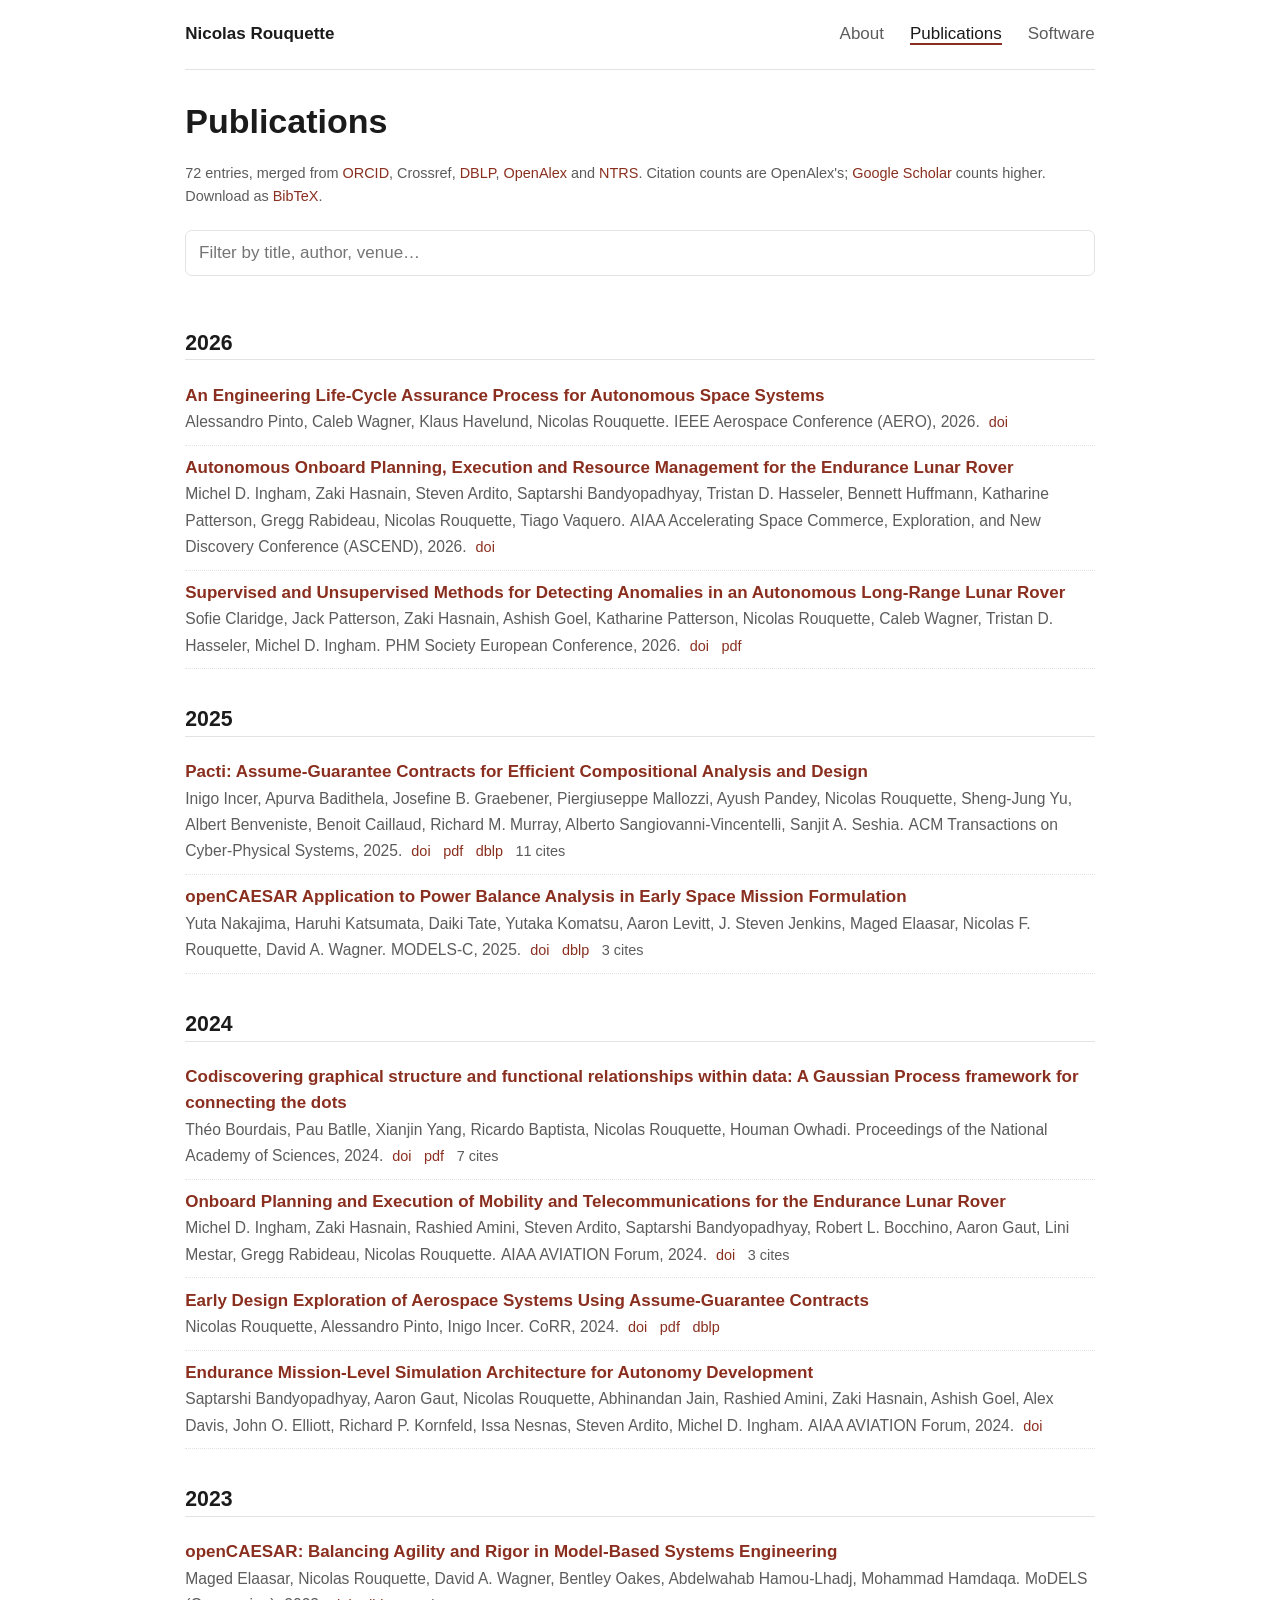
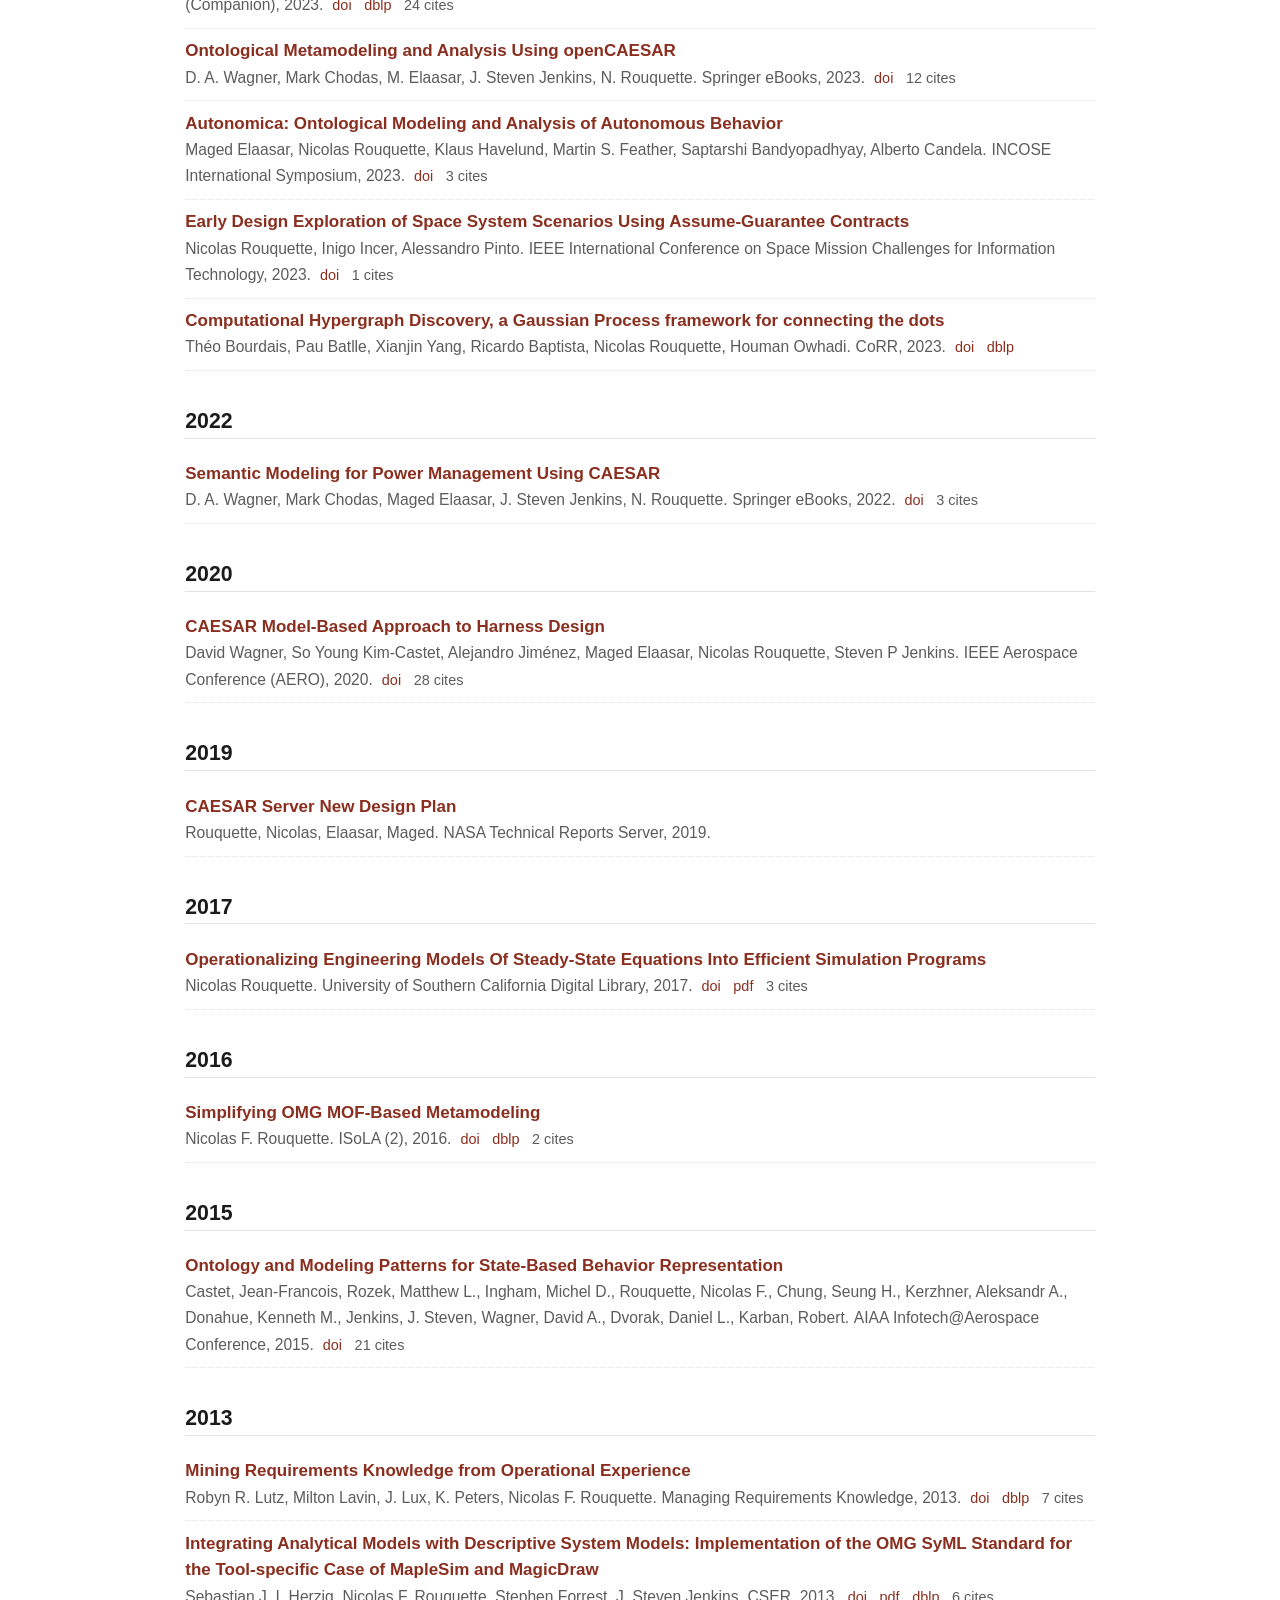
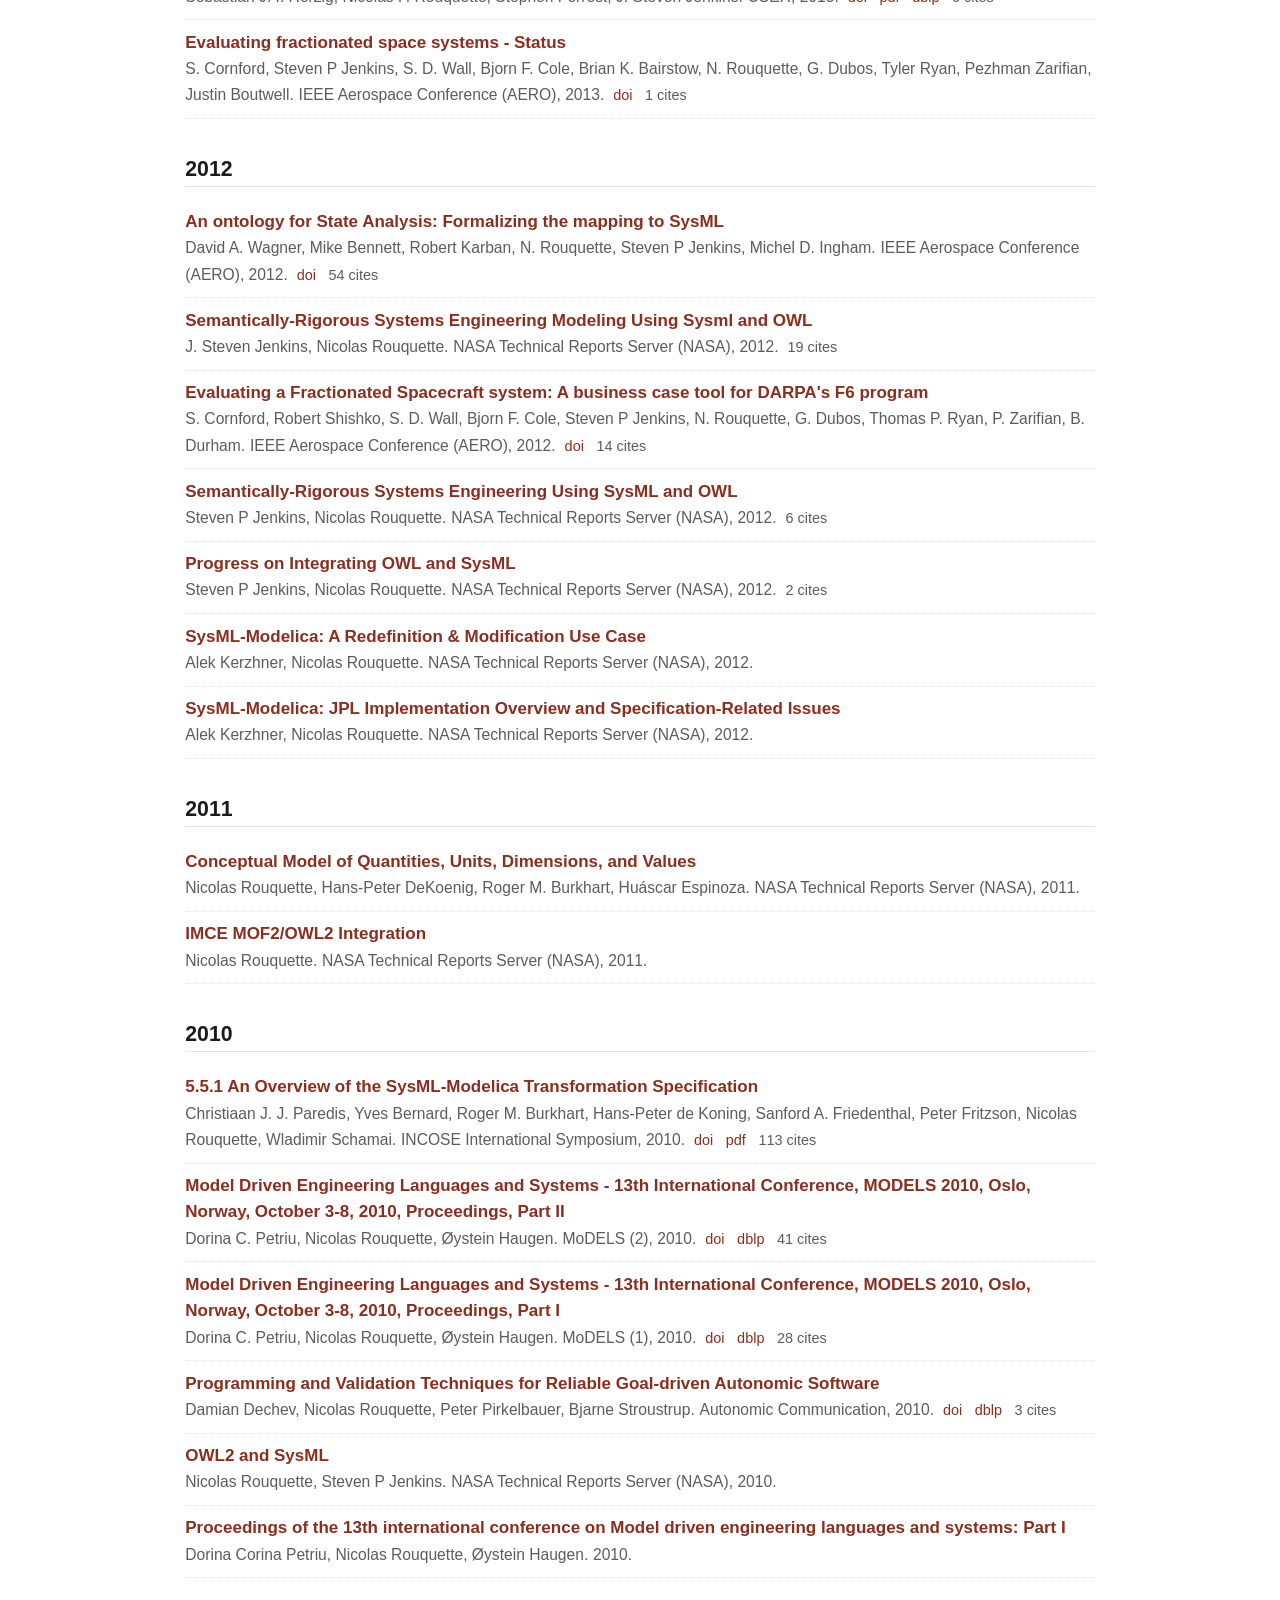
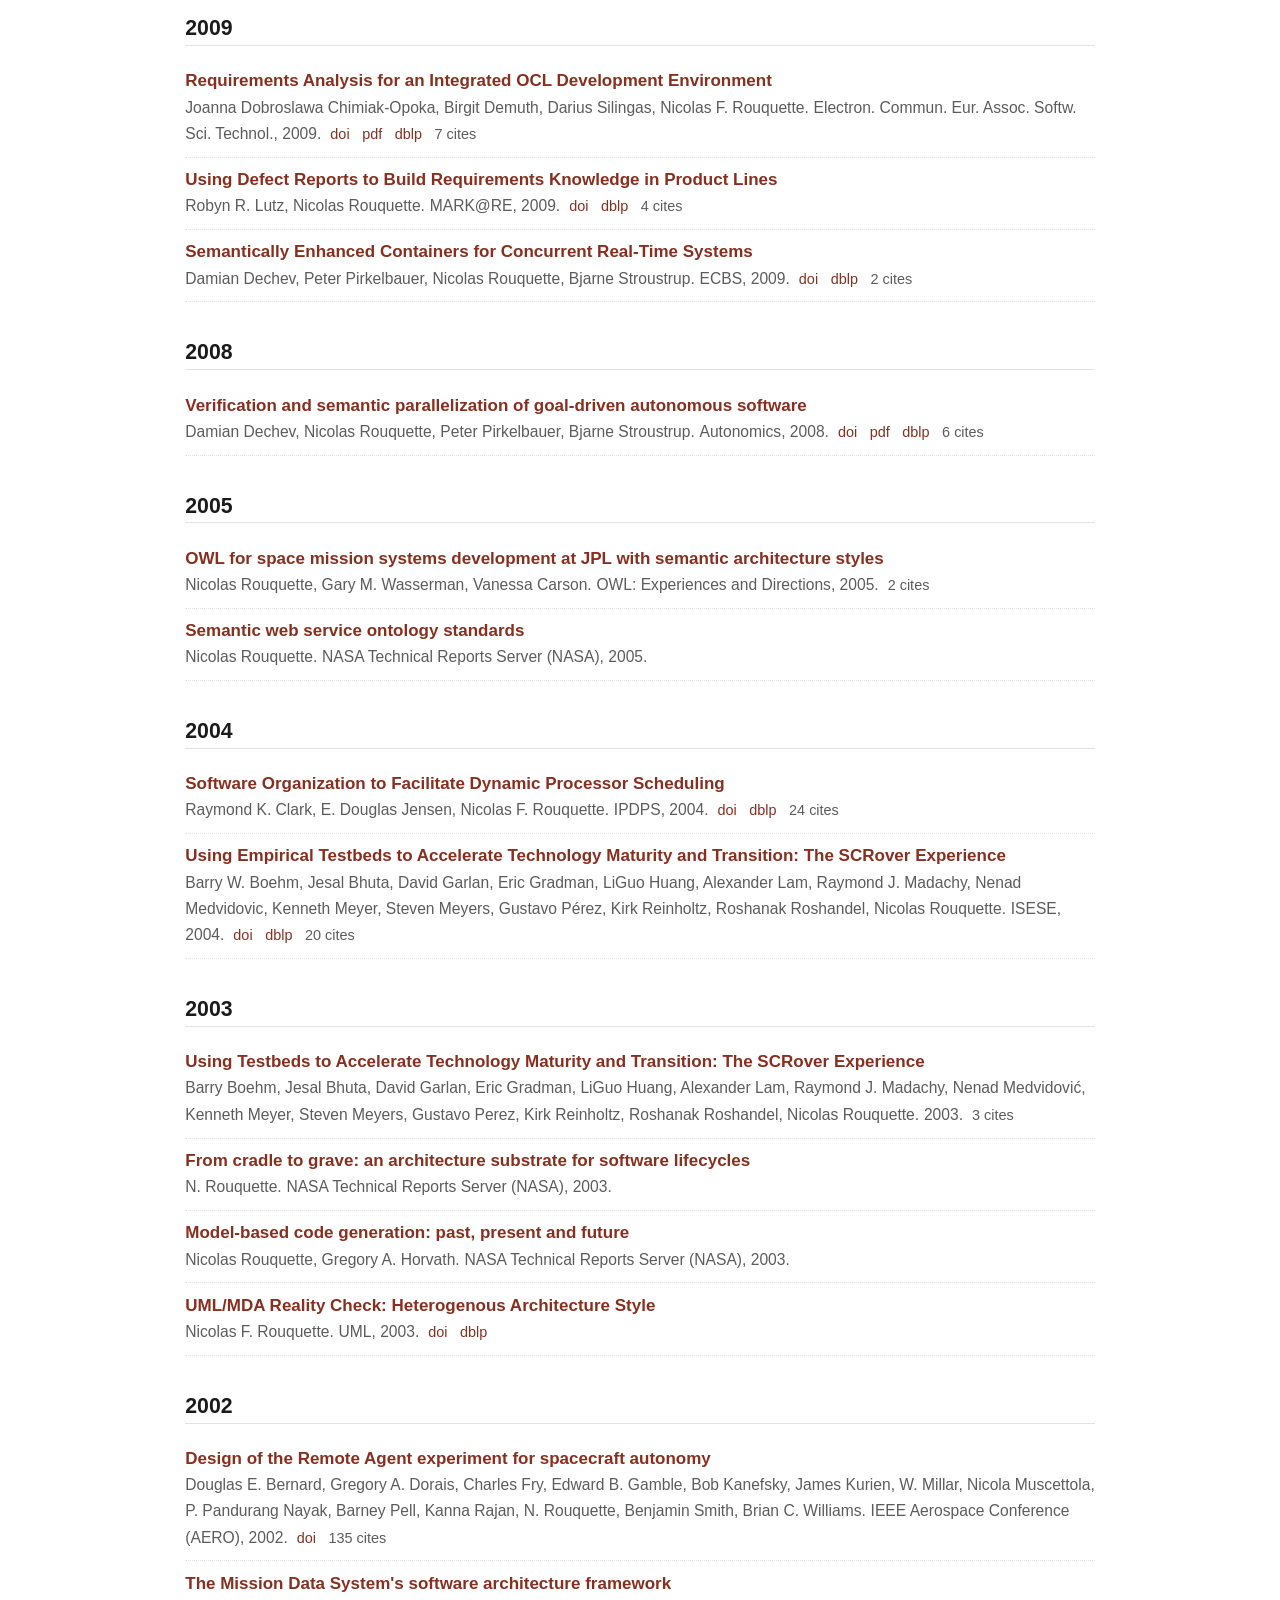
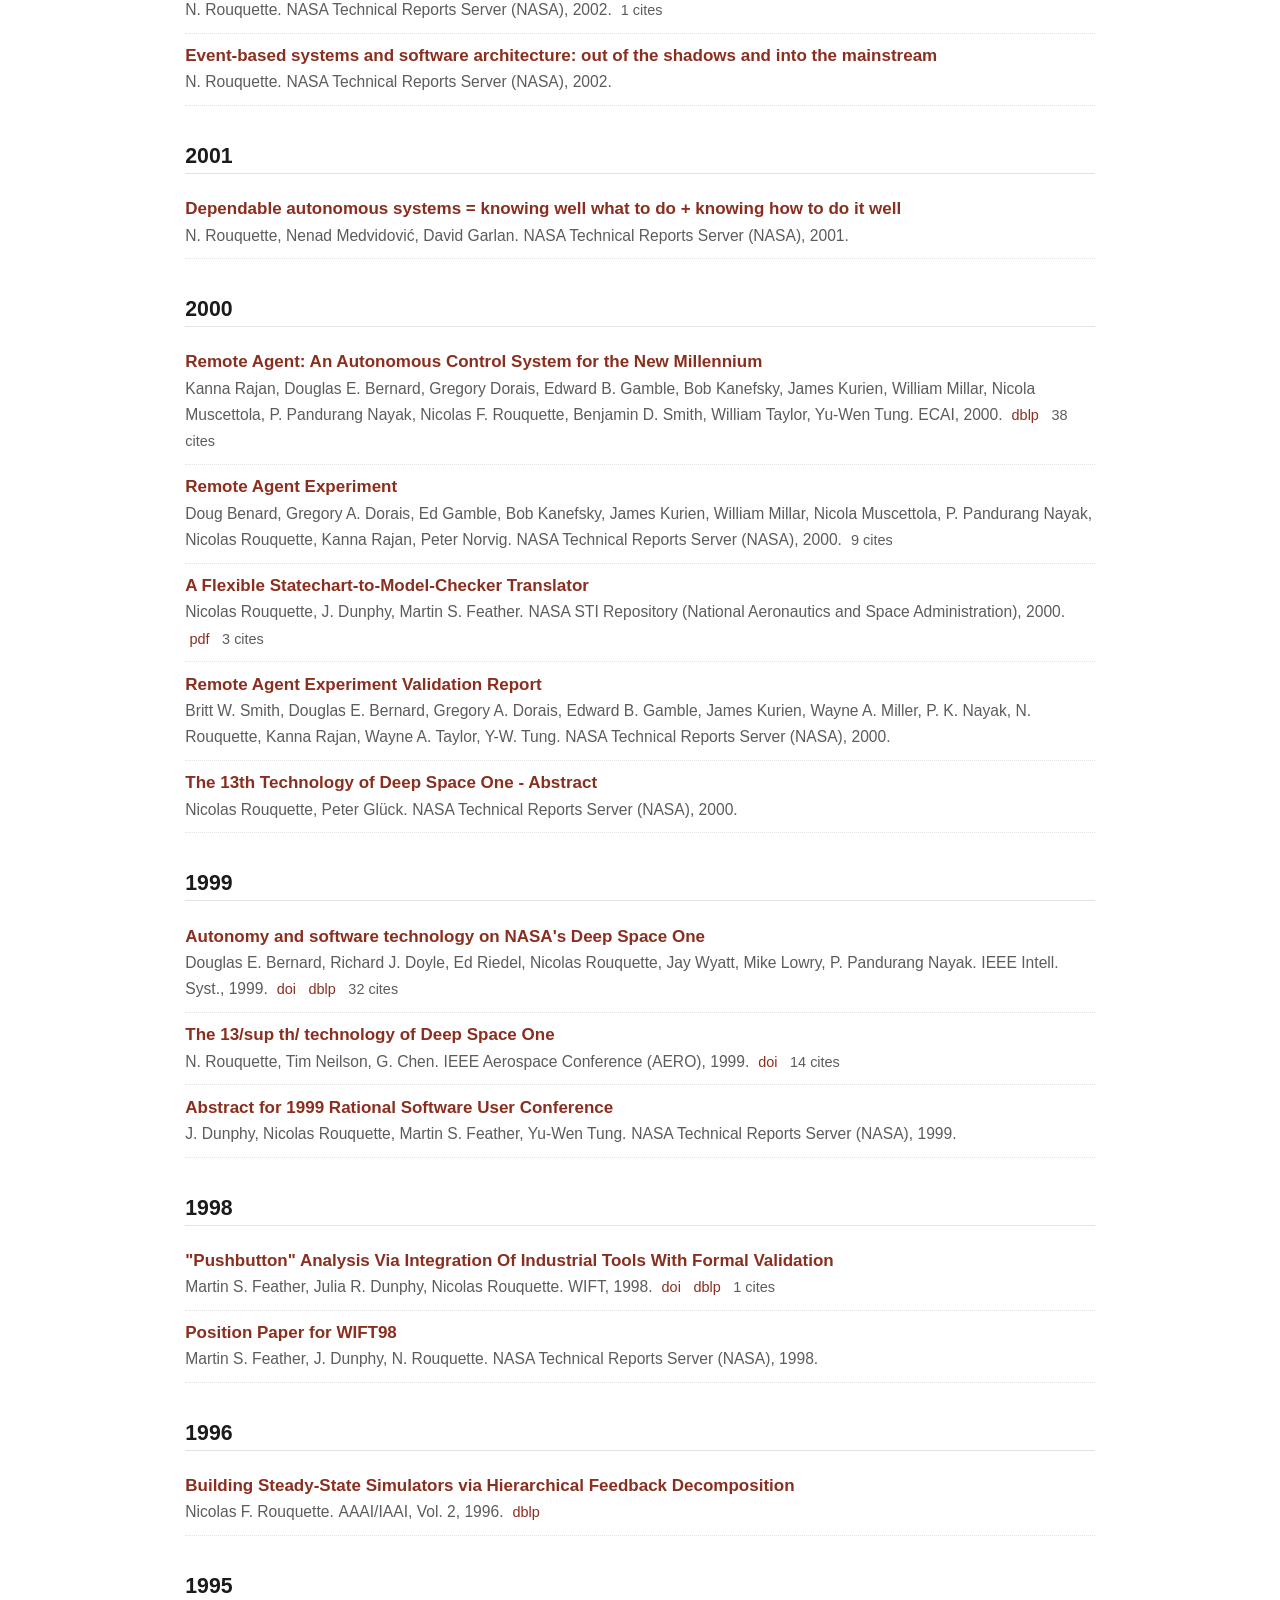
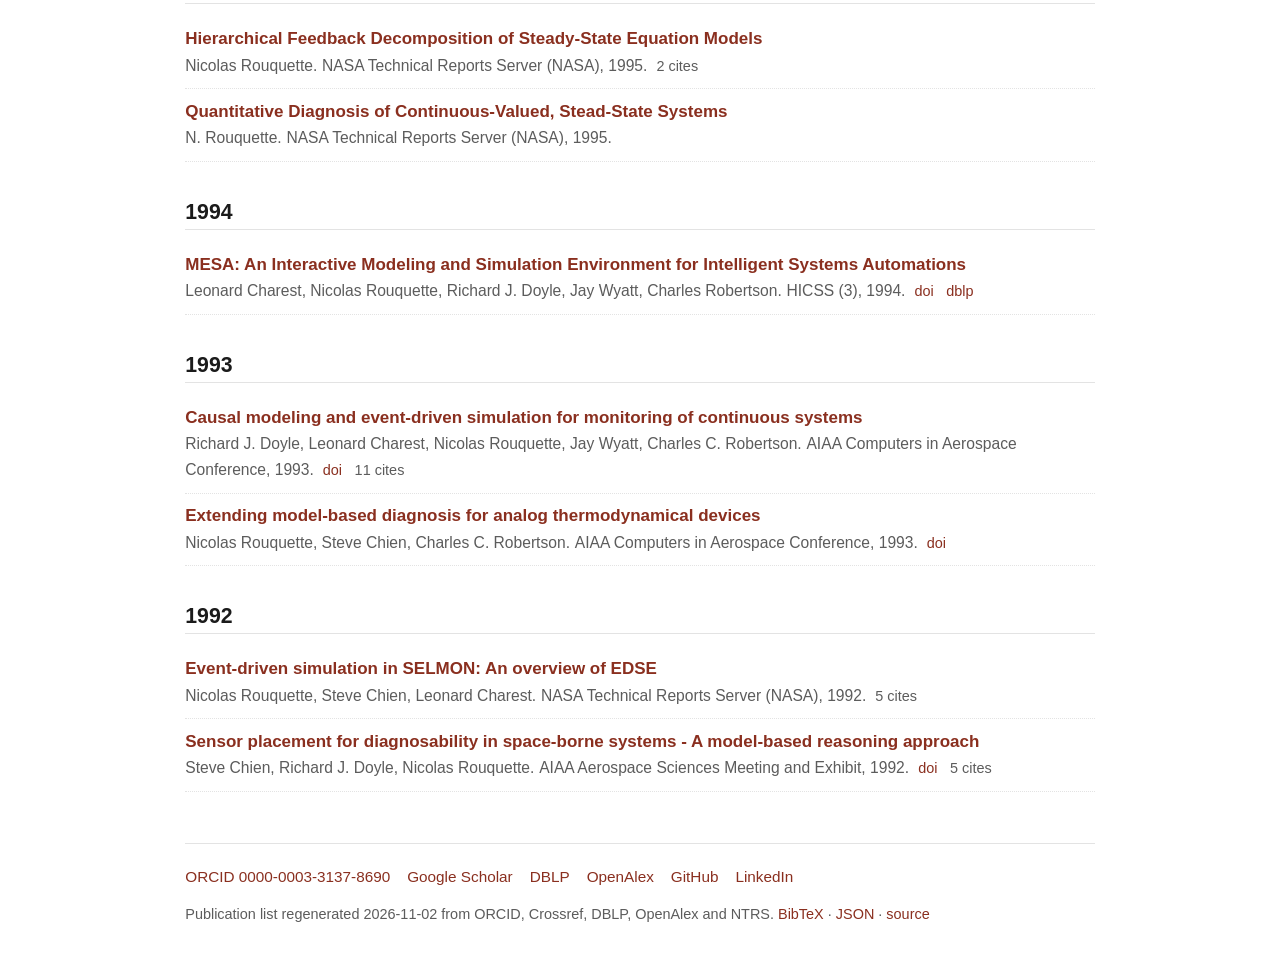
==== commit 200e3aa2: "Publish site (source cae882f)" ====
--- a/publications/index.html
+++ b/publications/index.html
@@ -62,7 +62,7 @@
 <li class="pub" id="2026-an-engineering-life-cycle-assurance-process-for-autonomous-space-systems">
   <span class="title"><a href="https://doi.org/10.1109/aero66936.2026.11520157">An Engineering Life-Cycle Assurance Process for Autonomous Space Systems</a></span>
   <span class="authors">Alessandro Pinto, Caleb Wagner, Klaus Havelund, Nicolas Rouquette.</span>
-  <span class="venue">Proceedings - IEEE Aerospace Conference, 2026.</span>
+  <span class="venue">IEEE Aerospace Conference (AERO), 2026.</span>
   <span class="links">
     <a href="https://doi.org/10.1109/aero66936.2026.11520157">doi</a>
     
@@ -72,7 +72,7 @@
 </li><li class="pub" id="2026-autonomous-onboard-planning-execution-and-resource-management-for-the-endurance-">
   <span class="title"><a href="https://doi.org/10.2514/6.2026-3019">Autonomous Onboard Planning, Execution and Resource Management for the Endurance Lunar Rover</a></span>
   <span class="authors">Michel D. Ingham, Zaki Hasnain, Steven Ardito, Saptarshi Bandyopadhyay, Tristan D. Hasseler, Bennett Huffmann, Katharine Patterson, Gregg Rabideau, Nicolas Rouquette, Tiago Vaquero.</span>
-  <span class="venue">2026.</span>
+  <span class="venue">AIAA Accelerating Space Commerce, Exploration, and New Discovery Conference (ASCEND), 2026.</span>
   <span class="links">
     <a href="https://doi.org/10.2514/6.2026-3019">doi</a>
     
@@ -132,7 +132,7 @@
 </li><li class="pub" id="2024-onboard-planning-and-execution-of-mobility-and-telecommunications-for-the-endura">
   <span class="title"><a href="https://doi.org/10.2514/6.2024-4889">Onboard Planning and Execution of Mobility and Telecommunications for the Endurance Lunar Rover</a></span>
   <span class="authors">Michel D. Ingham, Zaki Hasnain, Rashied Amini, Steven Ardito, Saptarshi Bandyopadhyay, Robert L. Bocchino, Aaron Gaut, Lini Mestar, Gregg Rabideau, Nicolas Rouquette.</span>
-  <span class="venue">2024.</span>
+  <span class="venue">AIAA AVIATION Forum, 2024.</span>
   <span class="links">
     <a href="https://doi.org/10.2514/6.2024-4889">doi</a>
     
@@ -152,7 +152,7 @@
 </li><li class="pub" id="2024-endurance-mission-level-simulation-architecture-for-autonomy-development">
   <span class="title"><a href="https://doi.org/10.2514/6.2024-4834">Endurance Mission-Level Simulation Architecture for Autonomy Development</a></span>
   <span class="authors">Saptarshi Bandyopadhyay, Aaron Gaut, Nicolas Rouquette, Abhinandan Jain, Rashied Amini, Zaki Hasnain, Ashish Goel, Alex Davis, John O. Elliott, Richard P. Kornfeld, Issa Nesnas, Steven Ardito, Michel D. Ingham.</span>
-  <span class="venue">2024.</span>
+  <span class="venue">AIAA AVIATION Forum, 2024.</span>
   <span class="links">
     <a href="https://doi.org/10.2514/6.2024-4834">doi</a>
     
@@ -237,7 +237,7 @@
 <li class="pub" id="2020-caesar-model-based-approach-to-harness-design">
   <span class="title"><a href="https://doi.org/10.1109/aero47225.2020.9172630">CAESAR Model-Based Approach to Harness Design</a></span>
   <span class="authors">David Wagner, So Young Kim-Castet, Alejandro Jiménez, Maged Elaasar, Nicolas Rouquette, Steven P Jenkins.</span>
-  <span class="venue">Proceedings - IEEE Aerospace Conference, 2020.</span>
+  <span class="venue">IEEE Aerospace Conference (AERO), 2020.</span>
   <span class="links">
     <a href="https://doi.org/10.1109/aero47225.2020.9172630">doi</a>
     
@@ -332,7 +332,7 @@
 </li><li class="pub" id="2013-evaluating-fractionated-space-systems-status">
   <span class="title"><a href="https://doi.org/10.1109/aero.2013.6496979">Evaluating fractionated space systems - Status</a></span>
   <span class="authors">S. Cornford, Steven P Jenkins, S. D. Wall, Bjorn F. Cole, Brian K. Bairstow, N. Rouquette, G. Dubos, Tyler Ryan, Pezhman Zarifian, Justin Boutwell.</span>
-  <span class="venue">Proceedings - IEEE Aerospace Conference, 2013.</span>
+  <span class="venue">IEEE Aerospace Conference (AERO), 2013.</span>
   <span class="links">
     <a href="https://doi.org/10.1109/aero.2013.6496979">doi</a>
     
@@ -347,7 +347,7 @@
 <li class="pub" id="2012-an-ontology-for-state-analysis-formalizing-the-mapping-to-sysml">
   <span class="title"><a href="https://doi.org/10.1109/aero.2012.6187335">An ontology for State Analysis: Formalizing the mapping to SysML</a></span>
   <span class="authors">David A. Wagner, Mike Bennett, Robert Karban, N. Rouquette, Steven P Jenkins, Michel D. Ingham.</span>
-  <span class="venue">Proceedings - IEEE Aerospace Conference, 2012.</span>
+  <span class="venue">IEEE Aerospace Conference (AERO), 2012.</span>
   <span class="links">
     <a href="https://doi.org/10.1109/aero.2012.6187335">doi</a>
     
@@ -367,7 +367,7 @@
 </li><li class="pub" id="2012-evaluating-a-fractionated-spacecraft-system-a-business-case-tool-for-darpa-s-f6-">
   <span class="title"><a href="https://doi.org/10.1109/aero.2012.6187435">Evaluating a Fractionated Spacecraft system: A business case tool for DARPA&#39;s F6 program</a></span>
   <span class="authors">S. Cornford, Robert Shishko, S. D. Wall, Bjorn F. Cole, Steven P Jenkins, N. Rouquette, G. Dubos, Thomas P. Ryan, P. Zarifian, B. Durham.</span>
-  <span class="venue">Proceedings - IEEE Aerospace Conference, 2012.</span>
+  <span class="venue">IEEE Aerospace Conference (AERO), 2012.</span>
   <span class="links">
     <a href="https://doi.org/10.1109/aero.2012.6187435">doi</a>
     
@@ -657,7 +657,7 @@
 <li class="pub" id="2002-design-of-the-remote-agent-experiment-for-spacecraft-autonomy">
   <span class="title"><a href="https://doi.org/10.1109/aero.1998.687914">Design of the Remote Agent experiment for spacecraft autonomy</a></span>
   <span class="authors">Douglas E. Bernard, Gregory A. Dorais, Charles Fry, Edward B. Gamble, Bob Kanefsky, James Kurien, W. Millar, Nicola Muscettola, P. Pandurang Nayak, Barney Pell, Kanna Rajan, N. Rouquette, Benjamin Smith, Brian C. Williams.</span>
-  <span class="venue">Proceedings - IEEE Aerospace Conference, 2002.</span>
+  <span class="venue">IEEE Aerospace Conference (AERO), 2002.</span>
   <span class="links">
     <a href="https://doi.org/10.1109/aero.1998.687914">doi</a>
     
@@ -772,7 +772,7 @@
 </li><li class="pub" id="1999-the-13-sup-th-technology-of-deep-space-one">
   <span class="title"><a href="https://doi.org/10.1109/aero.1999.794354">The 13/sup th/ technology of Deep Space One</a></span>
   <span class="authors">N. Rouquette, Tim Neilson, G. Chen.</span>
-  <span class="venue">Proceedings - IEEE Aerospace Conference, 1999.</span>
+  <span class="venue">IEEE Aerospace Conference (AERO), 1999.</span>
   <span class="links">
     <a href="https://doi.org/10.1109/aero.1999.794354">doi</a>
     
@@ -877,7 +877,7 @@
 <li class="pub" id="1993-causal-modeling-and-event-driven-simulation-for-monitoring-of-continuous-systems">
   <span class="title"><a href="https://doi.org/10.2514/6.1993-4525">Causal modeling and event-driven simulation for monitoring of continuous systems</a></span>
   <span class="authors">Richard J. Doyle, Leonard Charest, Nicolas Rouquette, Jay Wyatt, Charles C. Robertson.</span>
-  <span class="venue">AIAA Computing in Aerospace Conference, 1993.</span>
+  <span class="venue">AIAA Computers in Aerospace Conference, 1993.</span>
   <span class="links">
     <a href="https://doi.org/10.2514/6.1993-4525">doi</a>
     
@@ -887,7 +887,7 @@
 </li><li class="pub" id="1993-extending-model-based-diagnosis-for-analog-thermodynamical-devices">
   <span class="title"><a href="https://doi.org/10.2514/6.1993-4577">Extending model-based diagnosis for analog thermodynamical devices</a></span>
   <span class="authors">Nicolas Rouquette, Steve Chien, Charles C. Robertson.</span>
-  <span class="venue">AIAA Computing in Aerospace Conference, 1993.</span>
+  <span class="venue">AIAA Computers in Aerospace Conference, 1993.</span>
   <span class="links">
     <a href="https://doi.org/10.2514/6.1993-4577">doi</a>
     
@@ -941,7 +941,7 @@
     <li><a href="https://github.com/NicolasRouquette">GitHub</a></li>
     <li><a href="https://www.linkedin.com/in/nicolas-rouquette-1a56aa/">LinkedIn</a></li>
   </ul>
-  <p class="fine">Publication list regenerated 2026-10-26 from ORCID, Crossref, DBLP, OpenAlex and NTRS.
+  <p class="fine">Publication list regenerated 2026-11-02 from ORCID, Crossref, DBLP, OpenAlex and NTRS.
      <a href="../publications.bib">BibTeX</a> · <a href="../publications.json">JSON</a> ·
      <a href="">source</a></p>
 </footer>
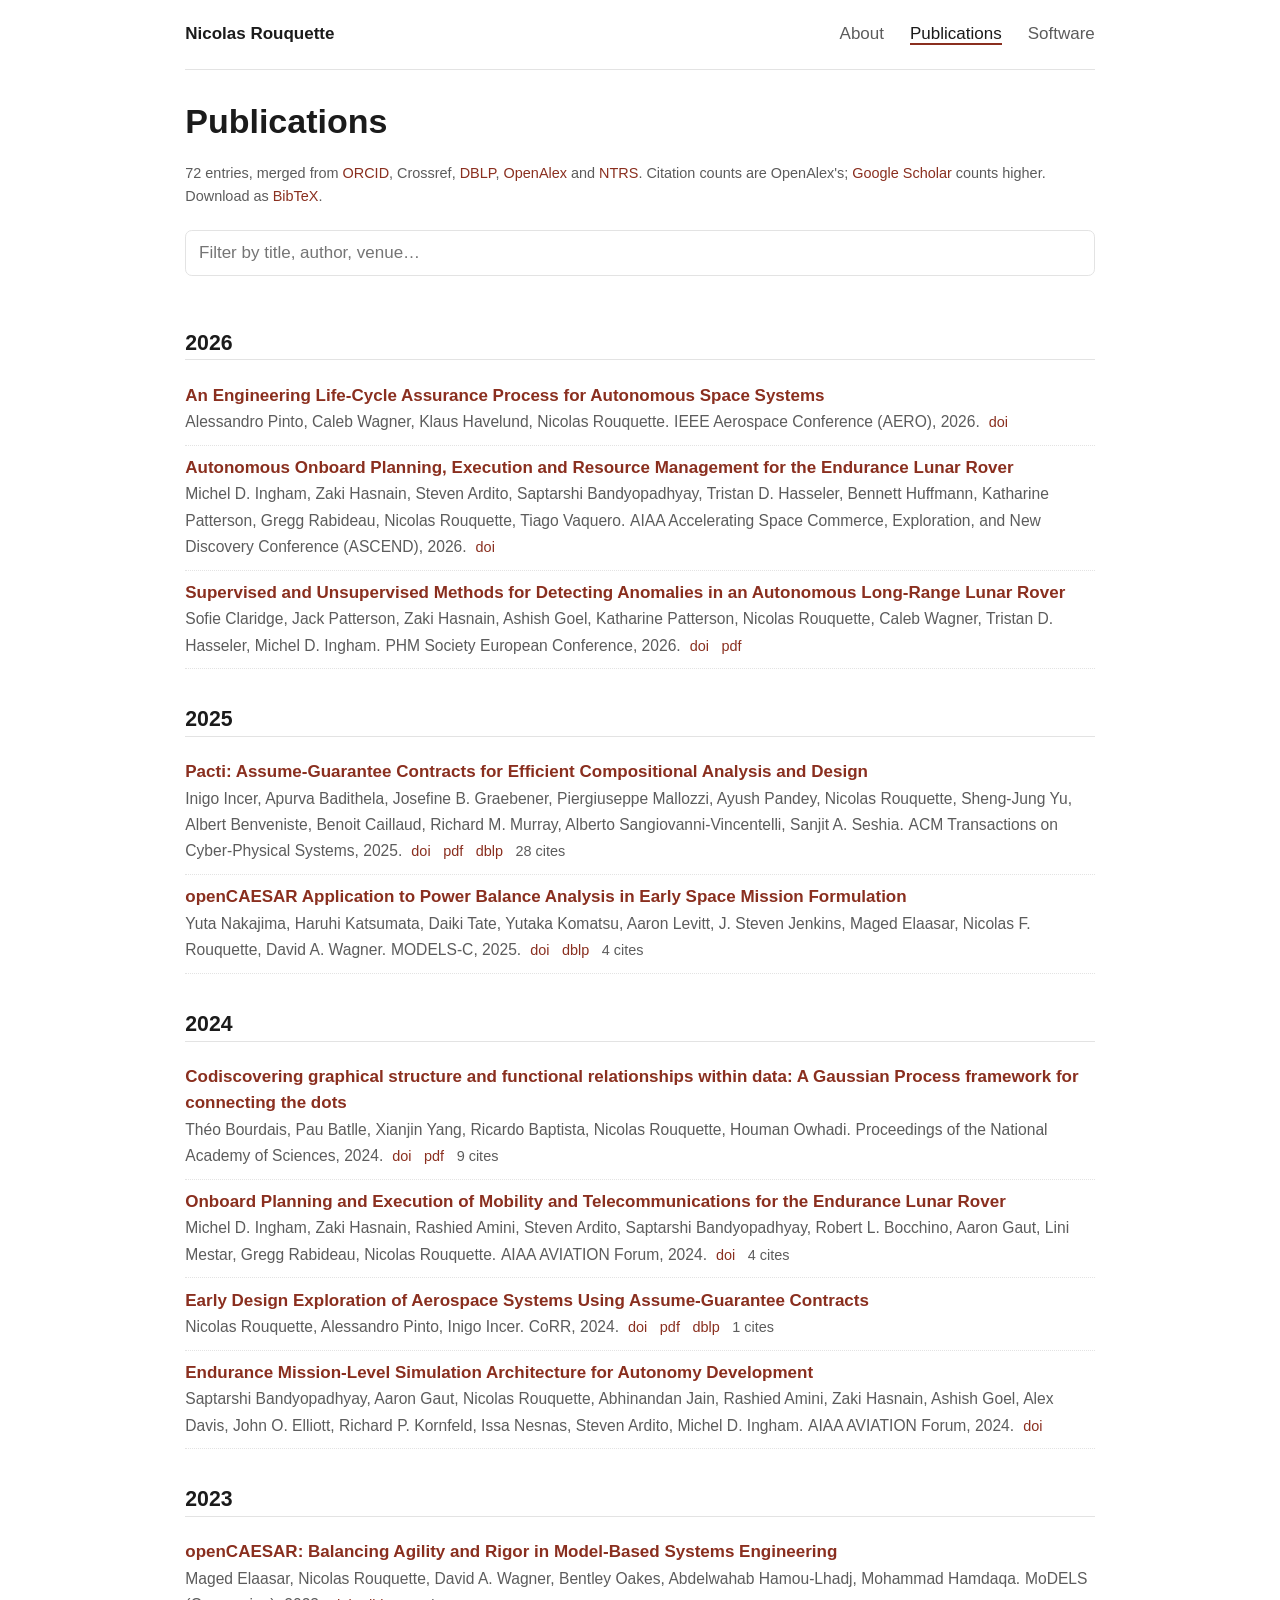
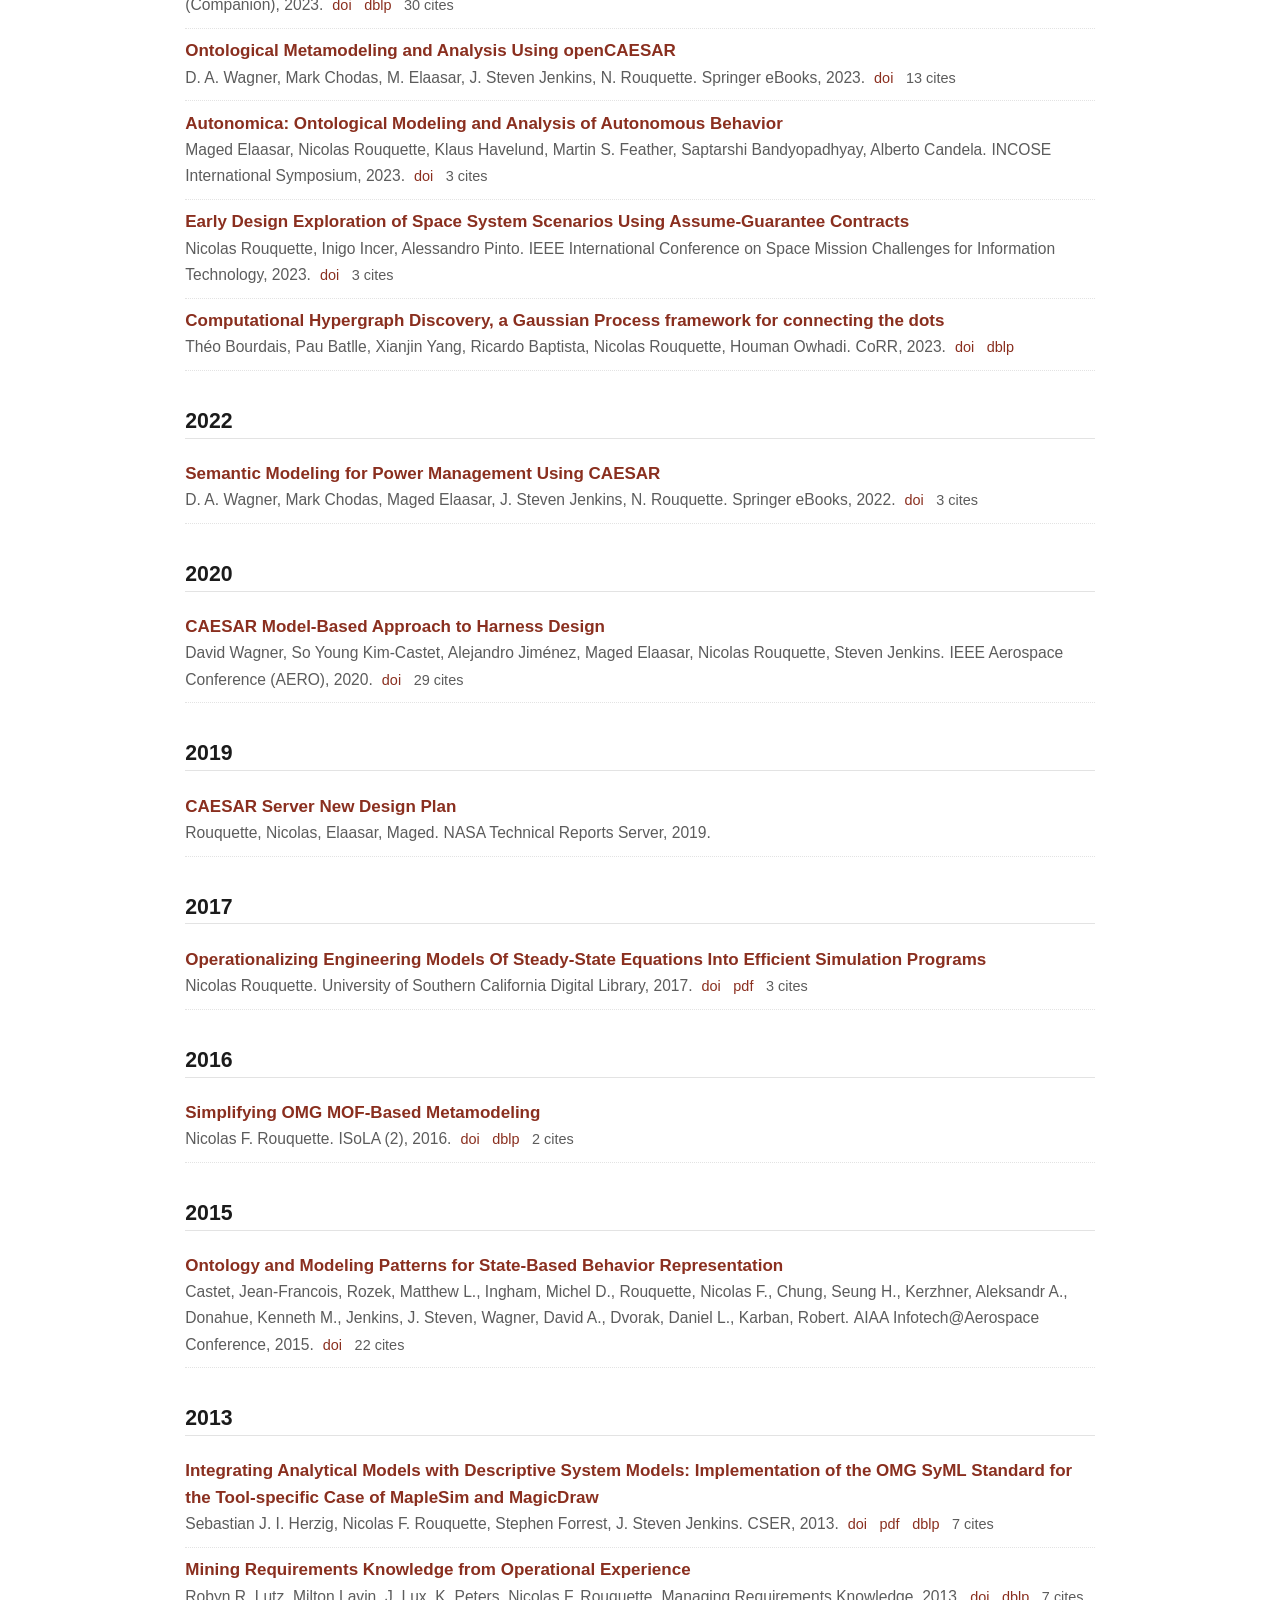
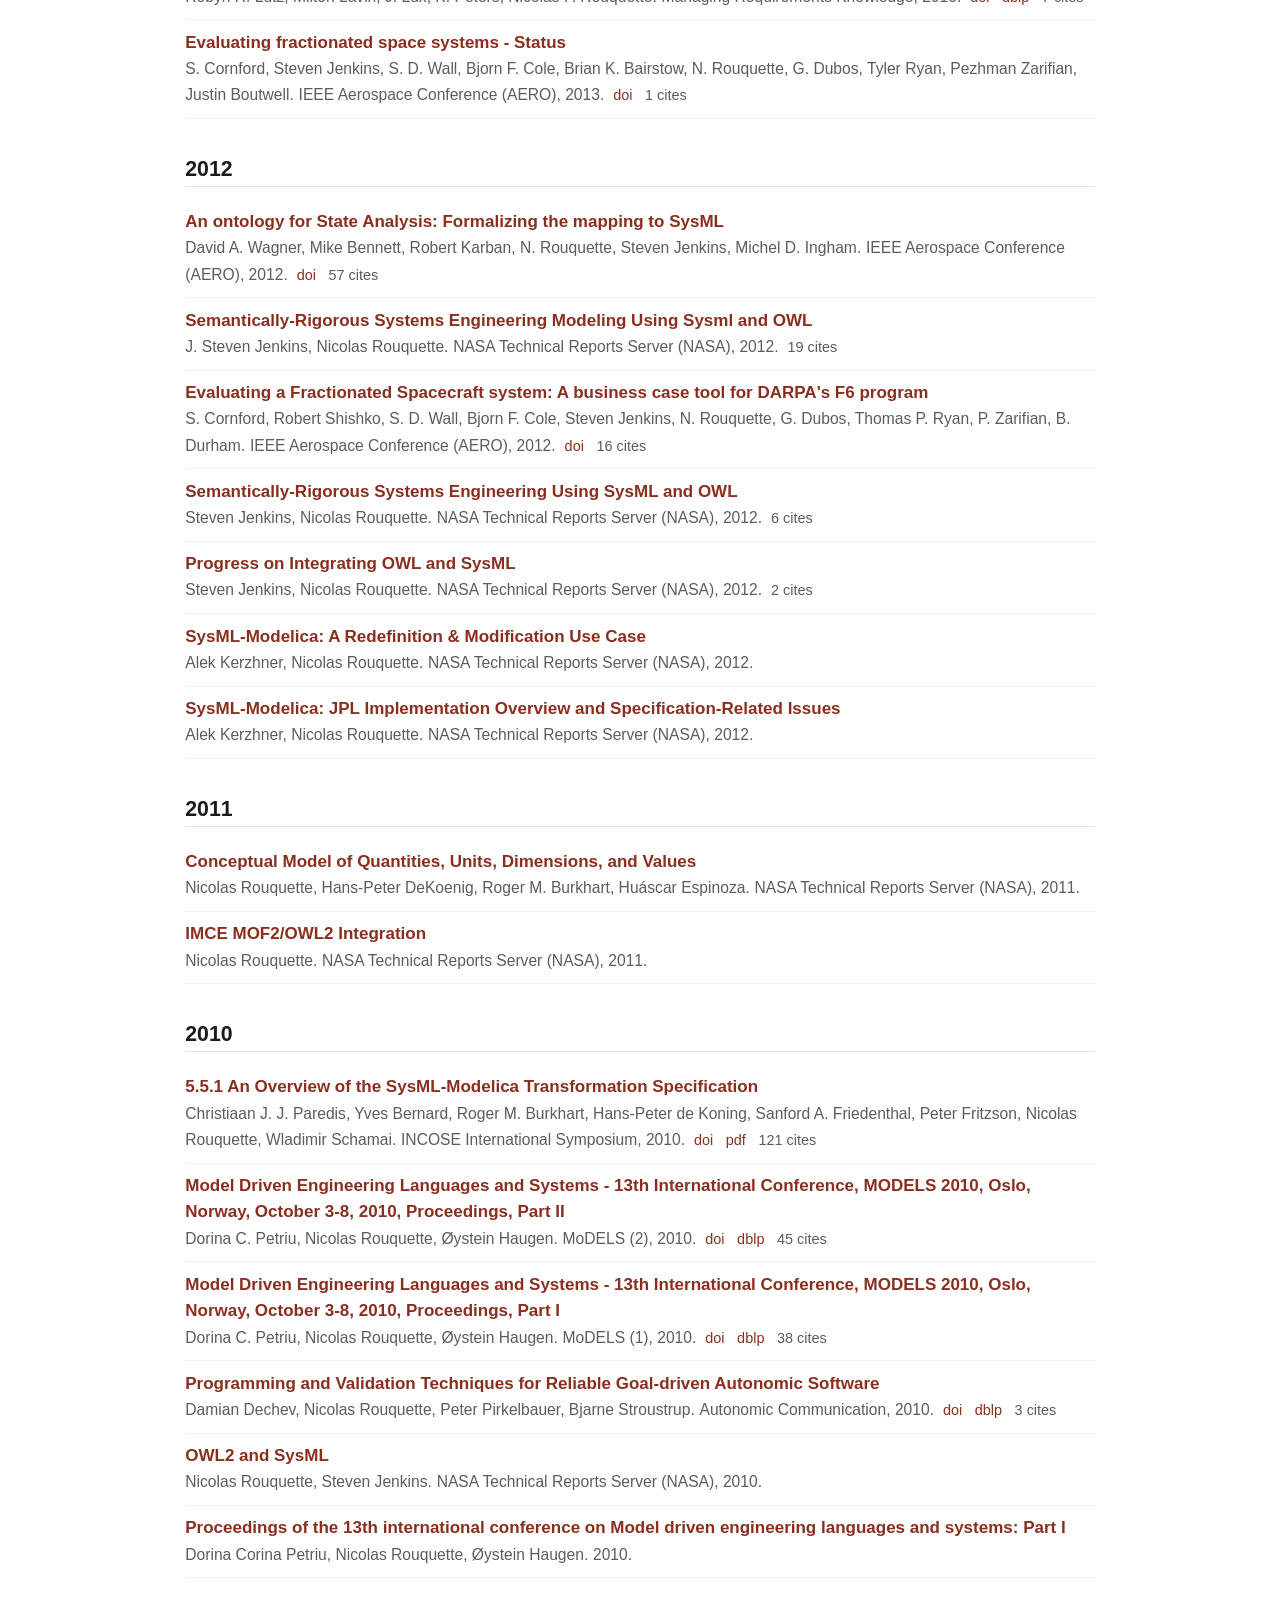
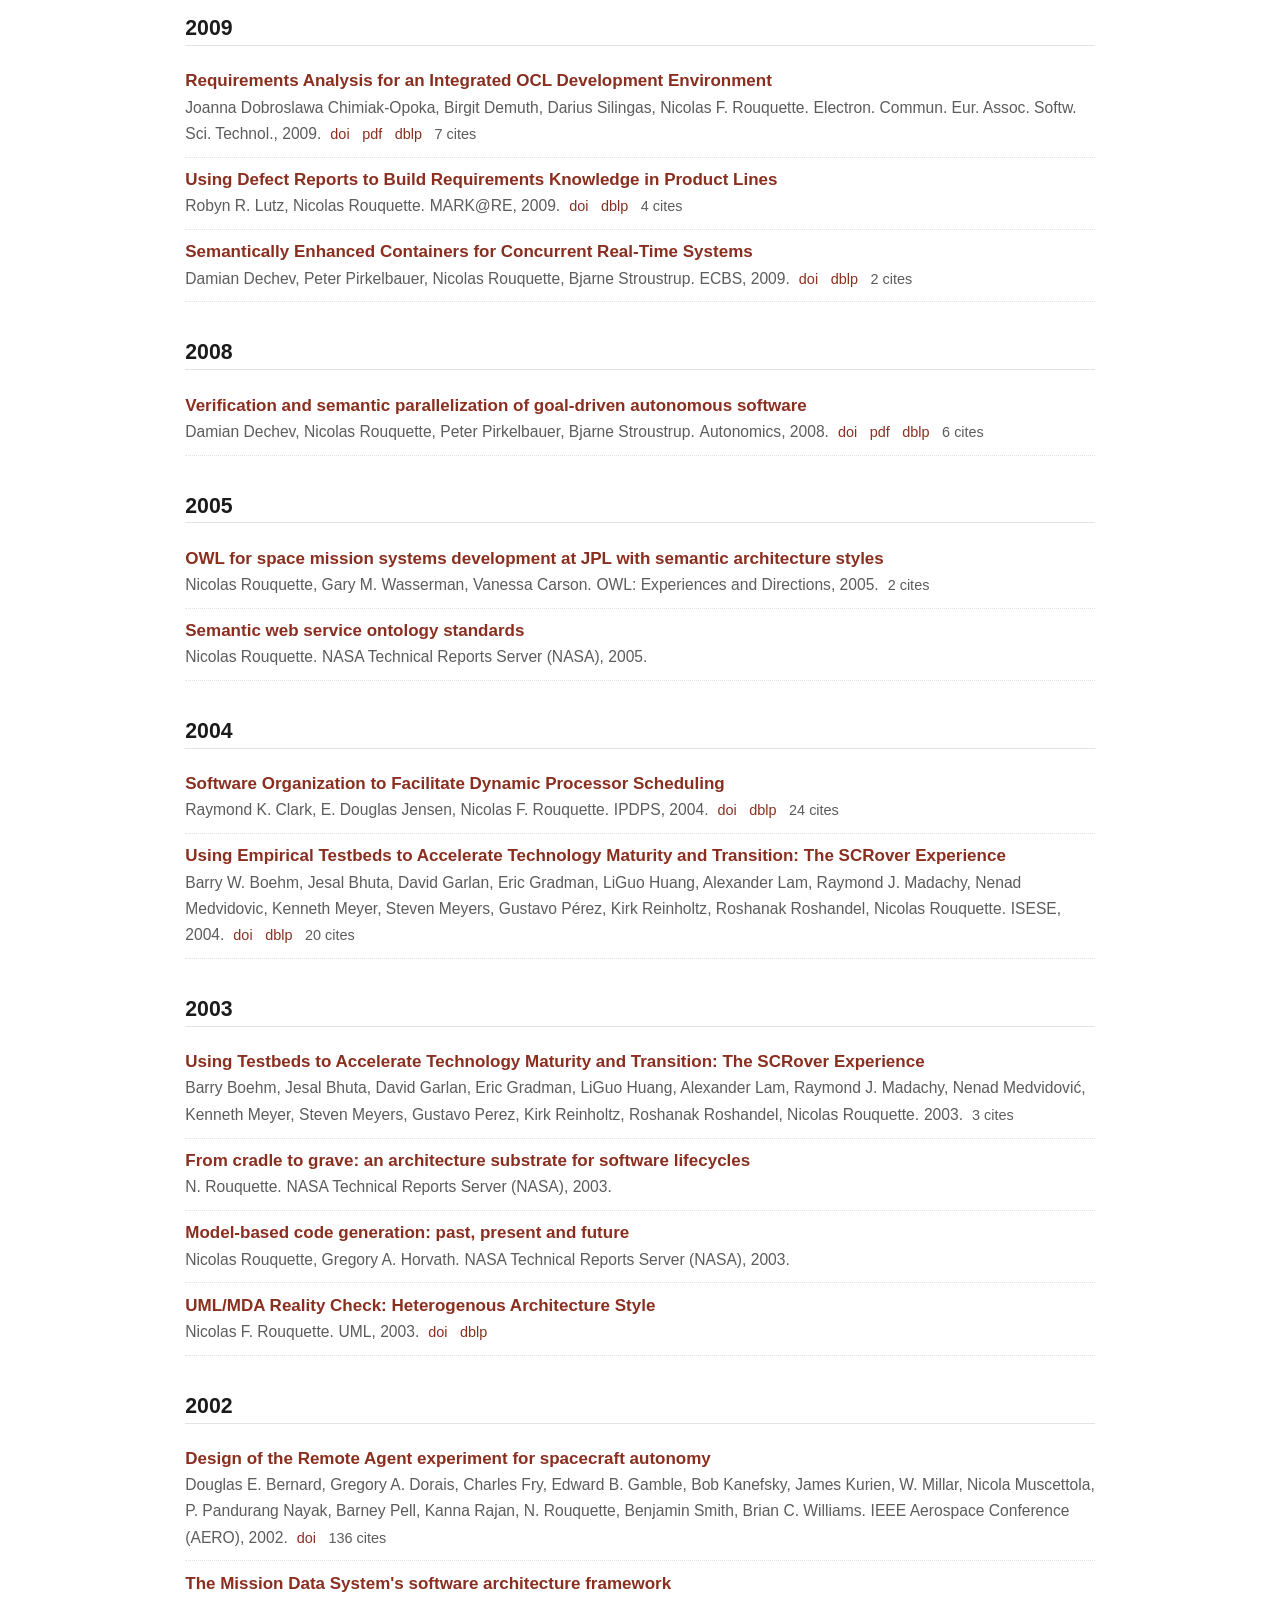
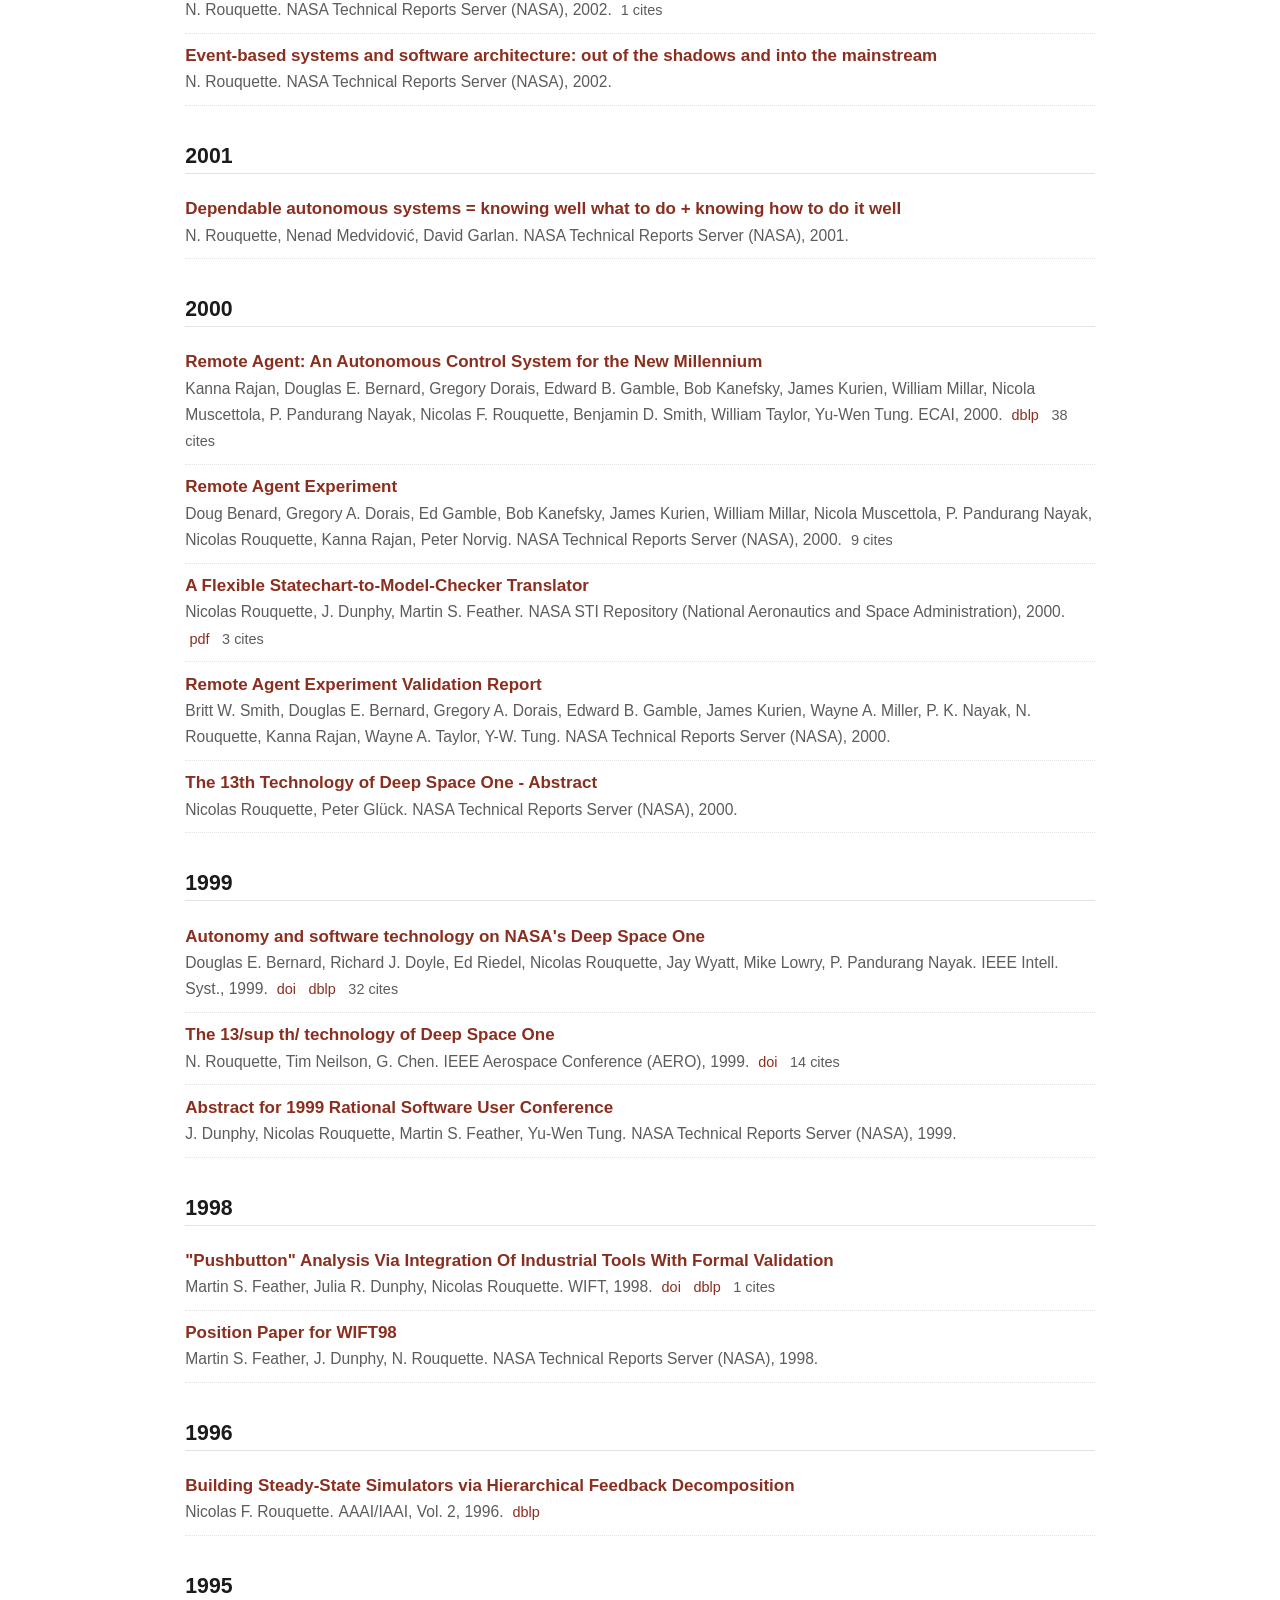
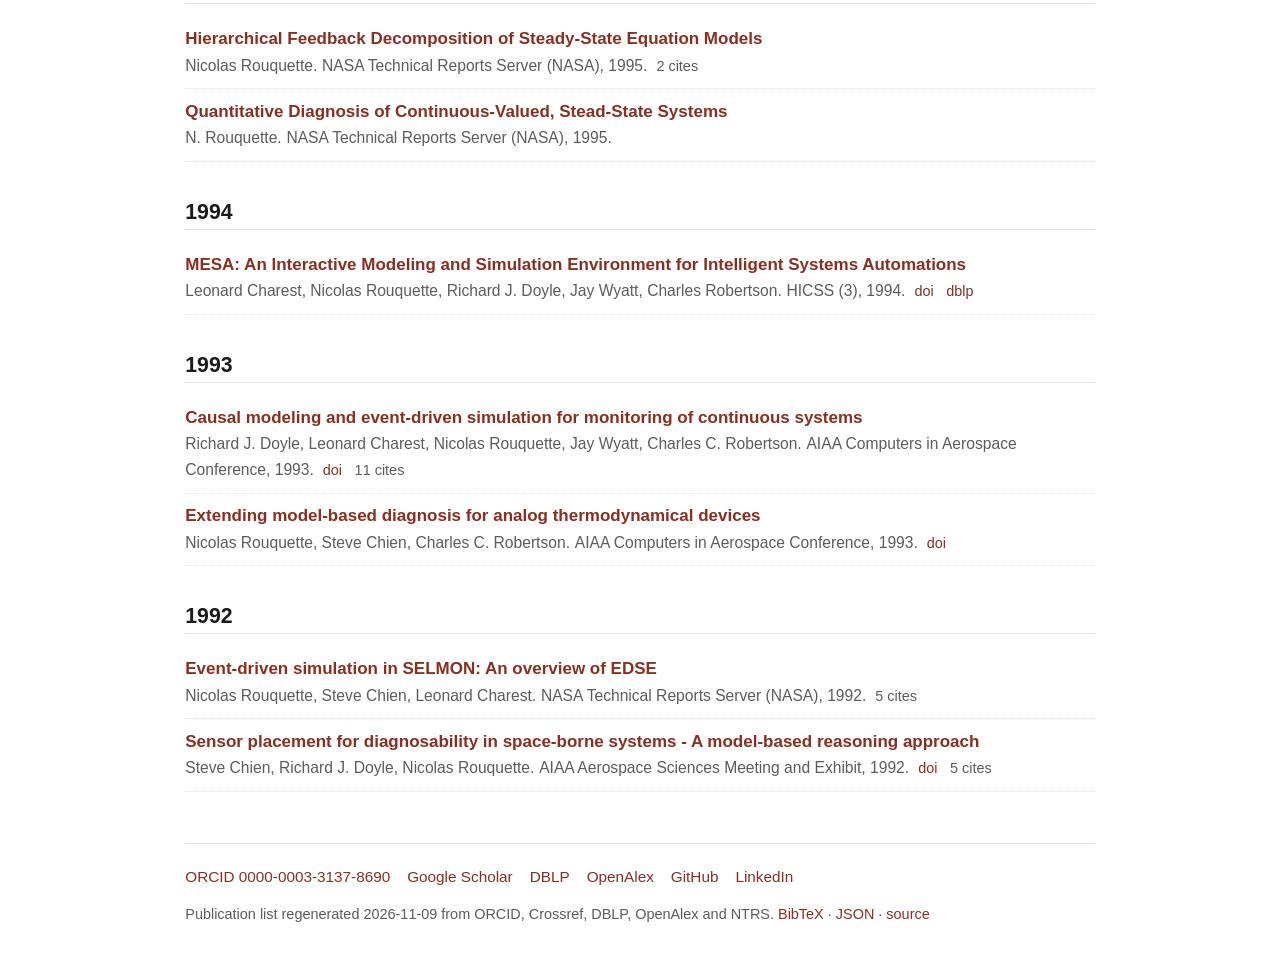
==== commit ed367f50: "Publish site (source 2336c29)" ====
--- a/publications/index.html
+++ b/publications/index.html
@@ -102,7 +102,7 @@
     <a href="https://doi.org/10.1145/3704736">doi</a>
     <a href="https://arxiv.org/pdf/2303.17751">pdf</a>
     <a href="https://dblp.org/rec/journals/tcps/IncerBGMPRYBCMSS25.html">dblp</a>
-    <span class="cites" title="citations (OpenAlex)">11 cites</span>
+    <span class="cites" title="citations (OpenAlex)">28 cites</span>
   </span>
 </li><li class="pub" id="2025-opencaesar-application-to-power-balance-analysis-in-early-space-mission-formulat">
   <span class="title"><a href="https://doi.org/10.1109/models-c68889.2025.00111">openCAESAR Application to Power Balance Analysis in Early Space Mission Formulation</a></span>
@@ -112,7 +112,7 @@
     <a href="https://doi.org/10.1109/models-c68889.2025.00111">doi</a>
     
     <a href="https://dblp.org/rec/conf/models/NakajimaKTKLJERW25.html">dblp</a>
-    <span class="cites" title="citations (OpenAlex)">3 cites</span>
+    <span class="cites" title="citations (OpenAlex)">4 cites</span>
   </span>
 </li>
 </ol>
@@ -127,7 +127,7 @@
     <a href="https://doi.org/10.1073/pnas.2403449121">doi</a>
     <a href="https://doi.org/10.1073/pnas.2403449121">pdf</a>
     
-    <span class="cites" title="citations (OpenAlex)">7 cites</span>
+    <span class="cites" title="citations (OpenAlex)">9 cites</span>
   </span>
 </li><li class="pub" id="2024-onboard-planning-and-execution-of-mobility-and-telecommunications-for-the-endura">
   <span class="title"><a href="https://doi.org/10.2514/6.2024-4889">Onboard Planning and Execution of Mobility and Telecommunications for the Endurance Lunar Rover</a></span>
@@ -137,7 +137,7 @@
     <a href="https://doi.org/10.2514/6.2024-4889">doi</a>
     
     
-    <span class="cites" title="citations (OpenAlex)">3 cites</span>
+    <span class="cites" title="citations (OpenAlex)">4 cites</span>
   </span>
 </li><li class="pub" id="2024-early-design-exploration-of-aerospace-systems-using-assume-guarantee-contracts">
   <span class="title"><a href="https://doi.org/10.48550/arxiv.2409.02218">Early Design Exploration of Aerospace Systems Using Assume-Guarantee Contracts</a></span>
@@ -147,7 +147,7 @@
     <a href="https://doi.org/10.48550/arxiv.2409.02218">doi</a>
     <a href="https://arxiv.org/pdf/2409.02218">pdf</a>
     <a href="https://dblp.org/rec/journals/corr/abs-2409-02218.html">dblp</a>
-    
+    <span class="cites" title="citations (OpenAlex)">1 cites</span>
   </span>
 </li><li class="pub" id="2024-endurance-mission-level-simulation-architecture-for-autonomy-development">
   <span class="title"><a href="https://doi.org/10.2514/6.2024-4834">Endurance Mission-Level Simulation Architecture for Autonomy Development</a></span>
@@ -172,7 +172,7 @@
     <a href="https://doi.org/10.1109/models-c59198.2023.00051">doi</a>
     
     <a href="https://dblp.org/rec/conf/models/ElaasarRWOHH23.html">dblp</a>
-    <span class="cites" title="citations (OpenAlex)">24 cites</span>
+    <span class="cites" title="citations (OpenAlex)">30 cites</span>
   </span>
 </li><li class="pub" id="2023-ontological-metamodeling-and-analysis-using-opencaesar">
   <span class="title"><a href="https://doi.org/10.1007/978-3-030-93582-5_78">Ontological Metamodeling and Analysis Using openCAESAR</a></span>
@@ -182,7 +182,7 @@
     <a href="https://doi.org/10.1007/978-3-030-93582-5_78">doi</a>
     
     
-    <span class="cites" title="citations (OpenAlex)">12 cites</span>
+    <span class="cites" title="citations (OpenAlex)">13 cites</span>
   </span>
 </li><li class="pub" id="2023-autonomica-ontological-modeling-and-analysis-of-autonomous-behavior">
   <span class="title"><a href="https://doi.org/10.1002/iis2.13099">Autonomica: Ontological Modeling and Analysis of Autonomous Behavior</a></span>
@@ -202,7 +202,7 @@
     <a href="https://doi.org/10.1109/smc-it56444.2023.00011">doi</a>
     
     
-    <span class="cites" title="citations (OpenAlex)">1 cites</span>
+    <span class="cites" title="citations (OpenAlex)">3 cites</span>
   </span>
 </li><li class="pub" id="2023-computational-hypergraph-discovery-a-gaussian-process-framework-for-connecting-t">
   <span class="title"><a href="https://doi.org/10.48550/arxiv.2311.17007">Computational Hypergraph Discovery, a Gaussian Process framework for connecting the dots</a></span>
@@ -236,13 +236,13 @@
 <ol class="pubs">
 <li class="pub" id="2020-caesar-model-based-approach-to-harness-design">
   <span class="title"><a href="https://doi.org/10.1109/aero47225.2020.9172630">CAESAR Model-Based Approach to Harness Design</a></span>
-  <span class="authors">David Wagner, So Young Kim-Castet, Alejandro Jiménez, Maged Elaasar, Nicolas Rouquette, Steven P Jenkins.</span>
+  <span class="authors">David Wagner, So Young Kim-Castet, Alejandro Jiménez, Maged Elaasar, Nicolas Rouquette, Steven Jenkins.</span>
   <span class="venue">IEEE Aerospace Conference (AERO), 2020.</span>
   <span class="links">
     <a href="https://doi.org/10.1109/aero47225.2020.9172630">doi</a>
     
     
-    <span class="cites" title="citations (OpenAlex)">28 cites</span>
+    <span class="cites" title="citations (OpenAlex)">29 cites</span>
   </span>
 </li>
 </ol>
@@ -302,14 +302,24 @@
     <a href="https://doi.org/10.2514/6.2015-1115">doi</a>
     
     
-    <span class="cites" title="citations (OpenAlex)">21 cites</span>
+    <span class="cites" title="citations (OpenAlex)">22 cites</span>
   </span>
 </li>
 </ol>
 
 <h2 class="year">2013</h2>
 <ol class="pubs">
-<li class="pub" id="2013-mining-requirements-knowledge-from-operational-experience">
+<li class="pub" id="2013-integrating-analytical-models-with-descriptive-system-models-implementation-of-t">
+  <span class="title"><a href="https://doi.org/10.1016/j.procs.2013.01.013">Integrating Analytical Models with Descriptive System Models: Implementation of the OMG SyML Standard for the Tool-specific Case of MapleSim and MagicDraw</a></span>
+  <span class="authors">Sebastian J. I. Herzig, Nicolas F. Rouquette, Stephen Forrest, J. Steven Jenkins.</span>
+  <span class="venue">CSER, 2013.</span>
+  <span class="links">
+    <a href="https://doi.org/10.1016/j.procs.2013.01.013">doi</a>
+    <a href="https://www.sciencedirect.com/science/article/pii/S1877050913000148/pdf">pdf</a>
+    <a href="https://dblp.org/rec/journals/procedia/HerzigRFJ13.html">dblp</a>
+    <span class="cites" title="citations (OpenAlex)">7 cites</span>
+  </span>
+</li><li class="pub" id="2013-mining-requirements-knowledge-from-operational-experience">
   <span class="title"><a href="https://doi.org/10.1007/978-3-642-34419-0_3">Mining Requirements Knowledge from Operational Experience</a></span>
   <span class="authors">Robyn R. Lutz, Milton Lavin, J. Lux, K. Peters, Nicolas F. Rouquette.</span>
   <span class="venue">Managing Requirements Knowledge, 2013.</span>
@@ -319,19 +329,9 @@
     <a href="https://dblp.org/rec/books/sp/13/LutzLLPR13.html">dblp</a>
     <span class="cites" title="citations (OpenAlex)">7 cites</span>
   </span>
-</li><li class="pub" id="2013-integrating-analytical-models-with-descriptive-system-models-implementation-of-t">
-  <span class="title"><a href="https://doi.org/10.1016/j.procs.2013.01.013">Integrating Analytical Models with Descriptive System Models: Implementation of the OMG SyML Standard for the Tool-specific Case of MapleSim and MagicDraw</a></span>
-  <span class="authors">Sebastian J. I. Herzig, Nicolas F. Rouquette, Stephen Forrest, J. Steven Jenkins.</span>
-  <span class="venue">CSER, 2013.</span>
-  <span class="links">
-    <a href="https://doi.org/10.1016/j.procs.2013.01.013">doi</a>
-    <a href="https://www.sciencedirect.com/science/article/pii/S1877050913000148/pdf">pdf</a>
-    <a href="https://dblp.org/rec/journals/procedia/HerzigRFJ13.html">dblp</a>
-    <span class="cites" title="citations (OpenAlex)">6 cites</span>
-  </span>
 </li><li class="pub" id="2013-evaluating-fractionated-space-systems-status">
   <span class="title"><a href="https://doi.org/10.1109/aero.2013.6496979">Evaluating fractionated space systems - Status</a></span>
-  <span class="authors">S. Cornford, Steven P Jenkins, S. D. Wall, Bjorn F. Cole, Brian K. Bairstow, N. Rouquette, G. Dubos, Tyler Ryan, Pezhman Zarifian, Justin Boutwell.</span>
+  <span class="authors">S. Cornford, Steven Jenkins, S. D. Wall, Bjorn F. Cole, Brian K. Bairstow, N. Rouquette, G. Dubos, Tyler Ryan, Pezhman Zarifian, Justin Boutwell.</span>
   <span class="venue">IEEE Aerospace Conference (AERO), 2013.</span>
   <span class="links">
     <a href="https://doi.org/10.1109/aero.2013.6496979">doi</a>
@@ -346,13 +346,13 @@
 <ol class="pubs">
 <li class="pub" id="2012-an-ontology-for-state-analysis-formalizing-the-mapping-to-sysml">
   <span class="title"><a href="https://doi.org/10.1109/aero.2012.6187335">An ontology for State Analysis: Formalizing the mapping to SysML</a></span>
-  <span class="authors">David A. Wagner, Mike Bennett, Robert Karban, N. Rouquette, Steven P Jenkins, Michel D. Ingham.</span>
+  <span class="authors">David A. Wagner, Mike Bennett, Robert Karban, N. Rouquette, Steven Jenkins, Michel D. Ingham.</span>
   <span class="venue">IEEE Aerospace Conference (AERO), 2012.</span>
   <span class="links">
     <a href="https://doi.org/10.1109/aero.2012.6187335">doi</a>
     
     
-    <span class="cites" title="citations (OpenAlex)">54 cites</span>
+    <span class="cites" title="citations (OpenAlex)">57 cites</span>
   </span>
 </li><li class="pub" id="2012-semantically-rigorous-systems-engineering-modeling-using-sysml-and-owl">
   <span class="title"><a href="https://ntrs.nasa.gov/search.jsp?R=20150005663">Semantically-Rigorous Systems Engineering Modeling Using Sysml and OWL</a></span>
@@ -366,17 +366,17 @@
   </span>
 </li><li class="pub" id="2012-evaluating-a-fractionated-spacecraft-system-a-business-case-tool-for-darpa-s-f6-">
   <span class="title"><a href="https://doi.org/10.1109/aero.2012.6187435">Evaluating a Fractionated Spacecraft system: A business case tool for DARPA&#39;s F6 program</a></span>
-  <span class="authors">S. Cornford, Robert Shishko, S. D. Wall, Bjorn F. Cole, Steven P Jenkins, N. Rouquette, G. Dubos, Thomas P. Ryan, P. Zarifian, B. Durham.</span>
+  <span class="authors">S. Cornford, Robert Shishko, S. D. Wall, Bjorn F. Cole, Steven Jenkins, N. Rouquette, G. Dubos, Thomas P. Ryan, P. Zarifian, B. Durham.</span>
   <span class="venue">IEEE Aerospace Conference (AERO), 2012.</span>
   <span class="links">
     <a href="https://doi.org/10.1109/aero.2012.6187435">doi</a>
     
     
-    <span class="cites" title="citations (OpenAlex)">14 cites</span>
+    <span class="cites" title="citations (OpenAlex)">16 cites</span>
   </span>
 </li><li class="pub" id="2012-semantically-rigorous-systems-engineering-using-sysml-and-owl">
   <span class="title"><a href="https://ntrs.nasa.gov/search.jsp?R=20150005668">Semantically-Rigorous Systems Engineering Using SysML and OWL</a></span>
-  <span class="authors">Steven P Jenkins, Nicolas Rouquette.</span>
+  <span class="authors">Steven Jenkins, Nicolas Rouquette.</span>
   <span class="venue">NASA Technical Reports Server (NASA), 2012.</span>
   <span class="links">
     
@@ -386,7 +386,7 @@
   </span>
 </li><li class="pub" id="2012-progress-on-integrating-owl-and-sysml">
   <span class="title"><a href="https://ntrs.nasa.gov/search.jsp?R=20140002119">Progress on Integrating OWL and SysML</a></span>
-  <span class="authors">Steven P Jenkins, Nicolas Rouquette.</span>
+  <span class="authors">Steven Jenkins, Nicolas Rouquette.</span>
   <span class="venue">NASA Technical Reports Server (NASA), 2012.</span>
   <span class="links">
     
@@ -452,7 +452,7 @@
     <a href="https://doi.org/10.1002/j.2334-5837.2010.tb01099.x">doi</a>
     <a href="http://urn.kb.se/resolve?urn=urn:nbn:se:liu:diva-110236">pdf</a>
     
-    <span class="cites" title="citations (OpenAlex)">113 cites</span>
+    <span class="cites" title="citations (OpenAlex)">121 cites</span>
   </span>
 </li><li class="pub" id="2010-model-driven-engineering-languages-and-systems-13th-international-conference-mod">
   <span class="title"><a href="https://doi.org/10.1007/978-3-642-16129-2">Model Driven Engineering Languages and Systems - 13th International Conference, MODELS 2010, Oslo, Norway, October 3-8, 2010, Proceedings, Part II</a></span>
@@ -462,7 +462,7 @@
     <a href="https://doi.org/10.1007/978-3-642-16129-2">doi</a>
     
     <a href="https://dblp.org/rec/conf/models/2010-2.html">dblp</a>
-    <span class="cites" title="citations (OpenAlex)">41 cites</span>
+    <span class="cites" title="citations (OpenAlex)">45 cites</span>
   </span>
 </li><li class="pub" id="2010-model-driven-engineering-languages-and-systems-13th-international-conference-mod-x">
   <span class="title"><a href="https://doi.org/10.1007/978-3-642-16145-2">Model Driven Engineering Languages and Systems - 13th International Conference, MODELS 2010, Oslo, Norway, October 3-8, 2010, Proceedings, Part I</a></span>
@@ -472,7 +472,7 @@
     <a href="https://doi.org/10.1007/978-3-642-16145-2">doi</a>
     
     <a href="https://dblp.org/rec/conf/models/2010-1.html">dblp</a>
-    <span class="cites" title="citations (OpenAlex)">28 cites</span>
+    <span class="cites" title="citations (OpenAlex)">38 cites</span>
   </span>
 </li><li class="pub" id="2010-programming-and-validation-techniques-for-reliable-goal-driven-autonomic-softwar">
   <span class="title"><a href="https://doi.org/10.1007/978-0-387-09753-4_9">Programming and Validation Techniques for Reliable Goal-driven Autonomic Software</a></span>
@@ -486,7 +486,7 @@
   </span>
 </li><li class="pub" id="2010-owl2-and-sysml">
   <span class="title"><a href="https://ntrs.nasa.gov/search.jsp?R=20150008941">OWL2 and SysML</a></span>
-  <span class="authors">Nicolas Rouquette, Steven P Jenkins.</span>
+  <span class="authors">Nicolas Rouquette, Steven Jenkins.</span>
   <span class="venue">NASA Technical Reports Server (NASA), 2010.</span>
   <span class="links">
     
@@ -662,7 +662,7 @@
     <a href="https://doi.org/10.1109/aero.1998.687914">doi</a>
     
     
-    <span class="cites" title="citations (OpenAlex)">135 cites</span>
+    <span class="cites" title="citations (OpenAlex)">136 cites</span>
   </span>
 </li><li class="pub" id="2002-the-mission-data-system-s-software-architecture-framework">
   <span class="title"><a href="https://ntrs.nasa.gov/search.jsp?R=20060029534">The Mission Data System&#39;s software architecture framework</a></span>
@@ -941,7 +941,7 @@
     <li><a href="https://github.com/NicolasRouquette">GitHub</a></li>
     <li><a href="https://www.linkedin.com/in/nicolas-rouquette-1a56aa/">LinkedIn</a></li>
   </ul>
-  <p class="fine">Publication list regenerated 2026-11-02 from ORCID, Crossref, DBLP, OpenAlex and NTRS.
+  <p class="fine">Publication list regenerated 2026-11-09 from ORCID, Crossref, DBLP, OpenAlex and NTRS.
      <a href="../publications.bib">BibTeX</a> · <a href="../publications.json">JSON</a> ·
      <a href="">source</a></p>
 </footer>
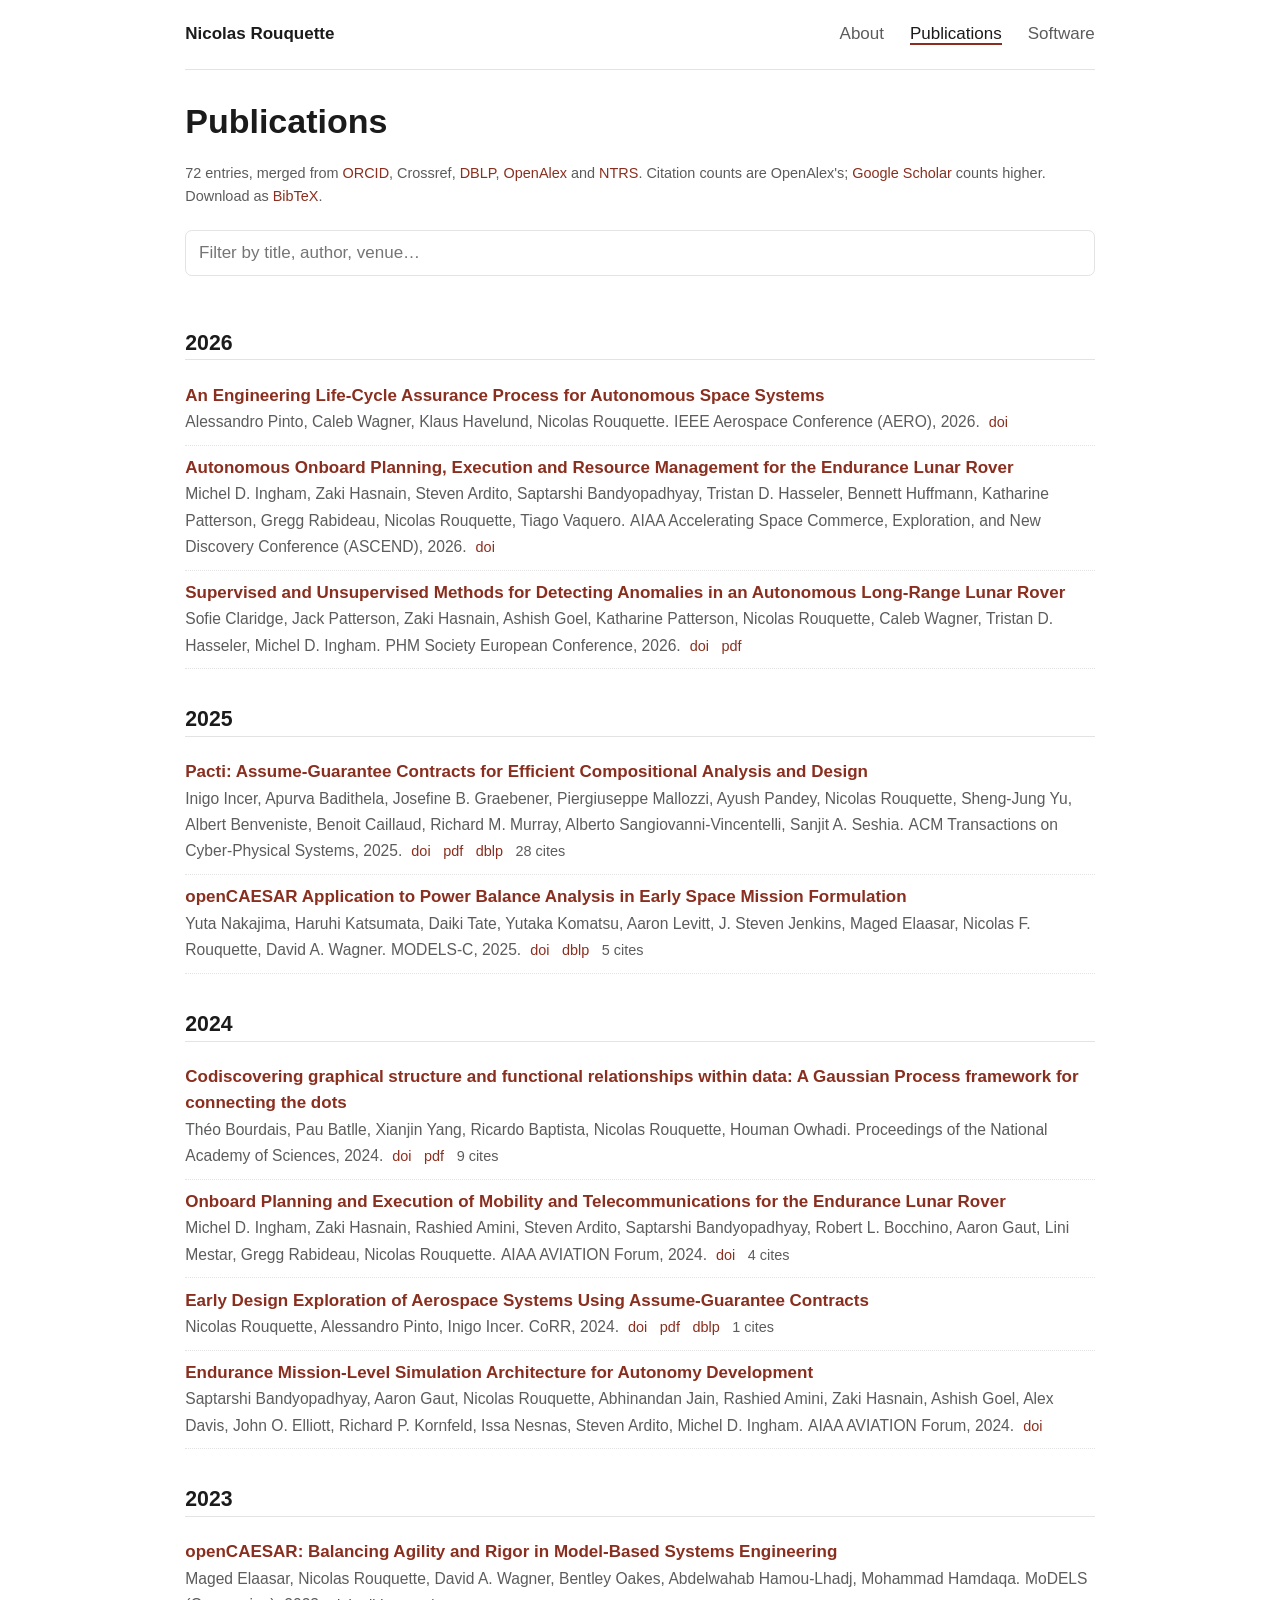
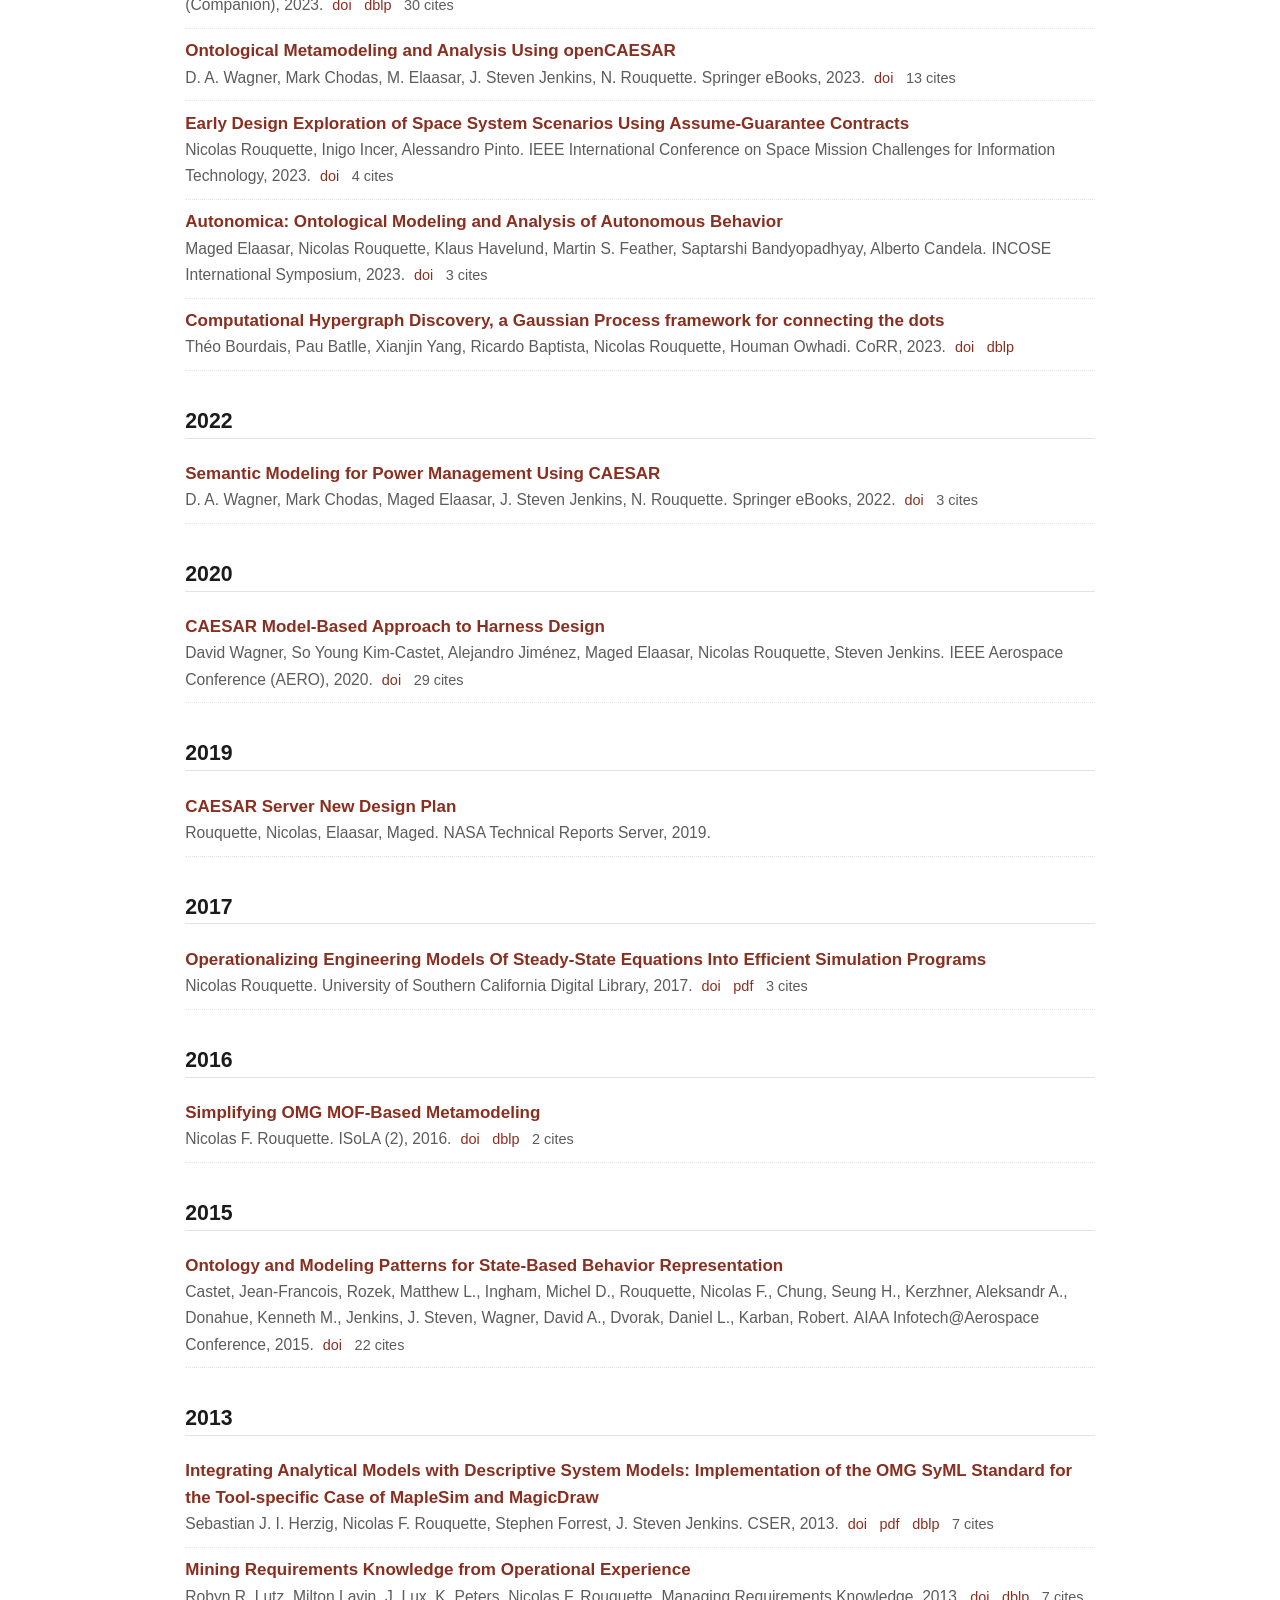
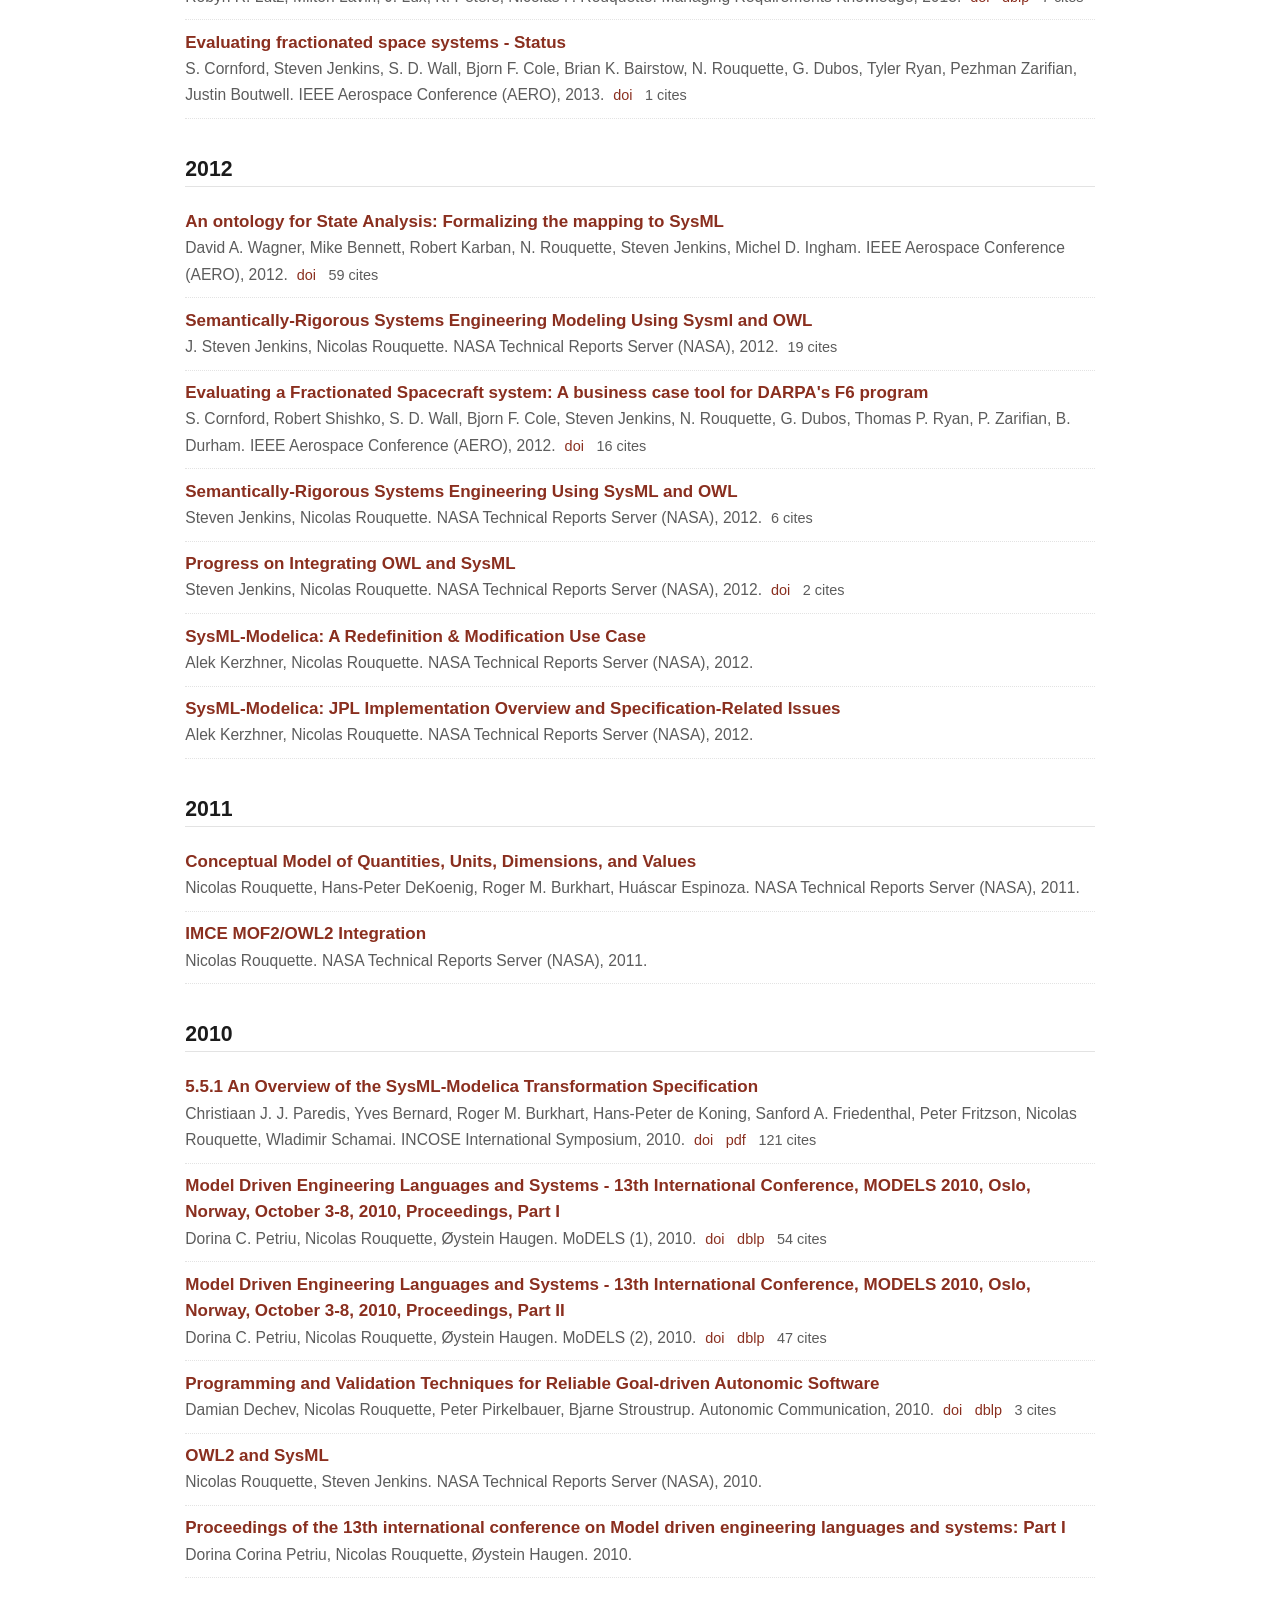
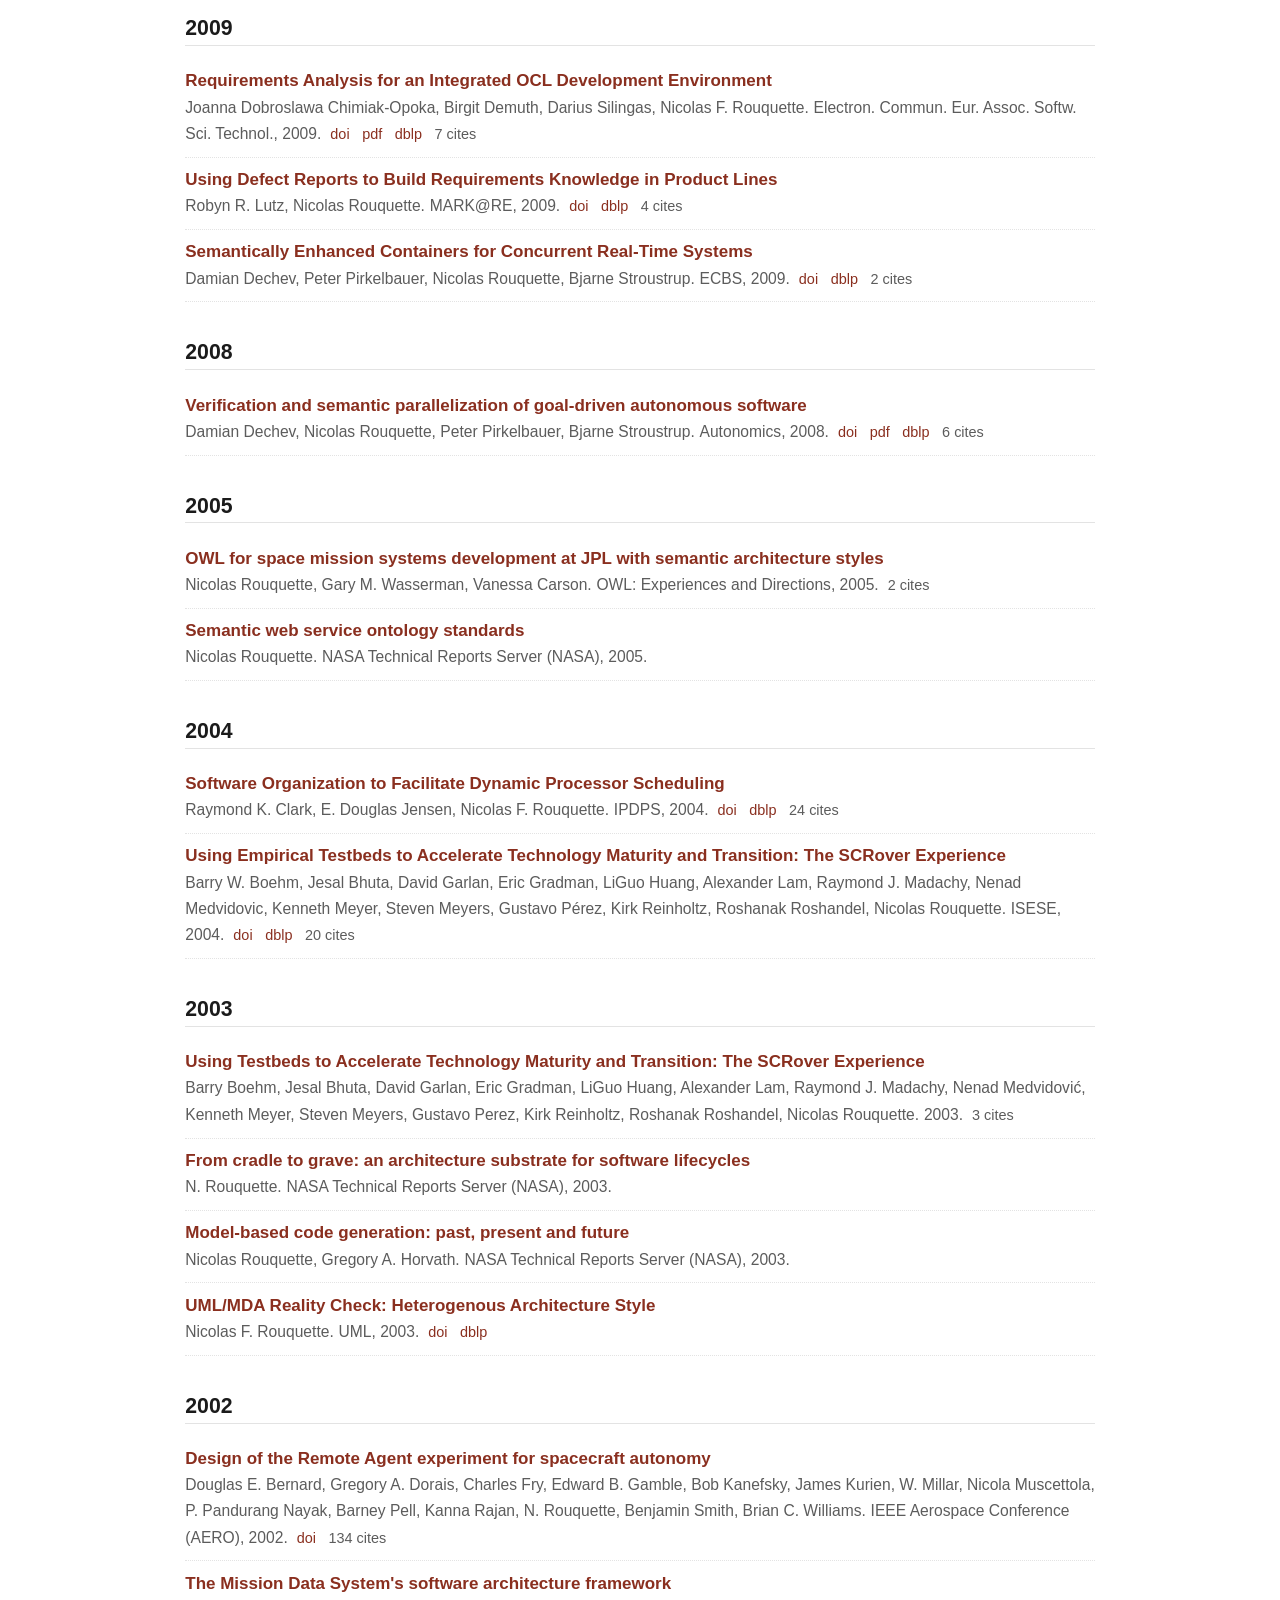
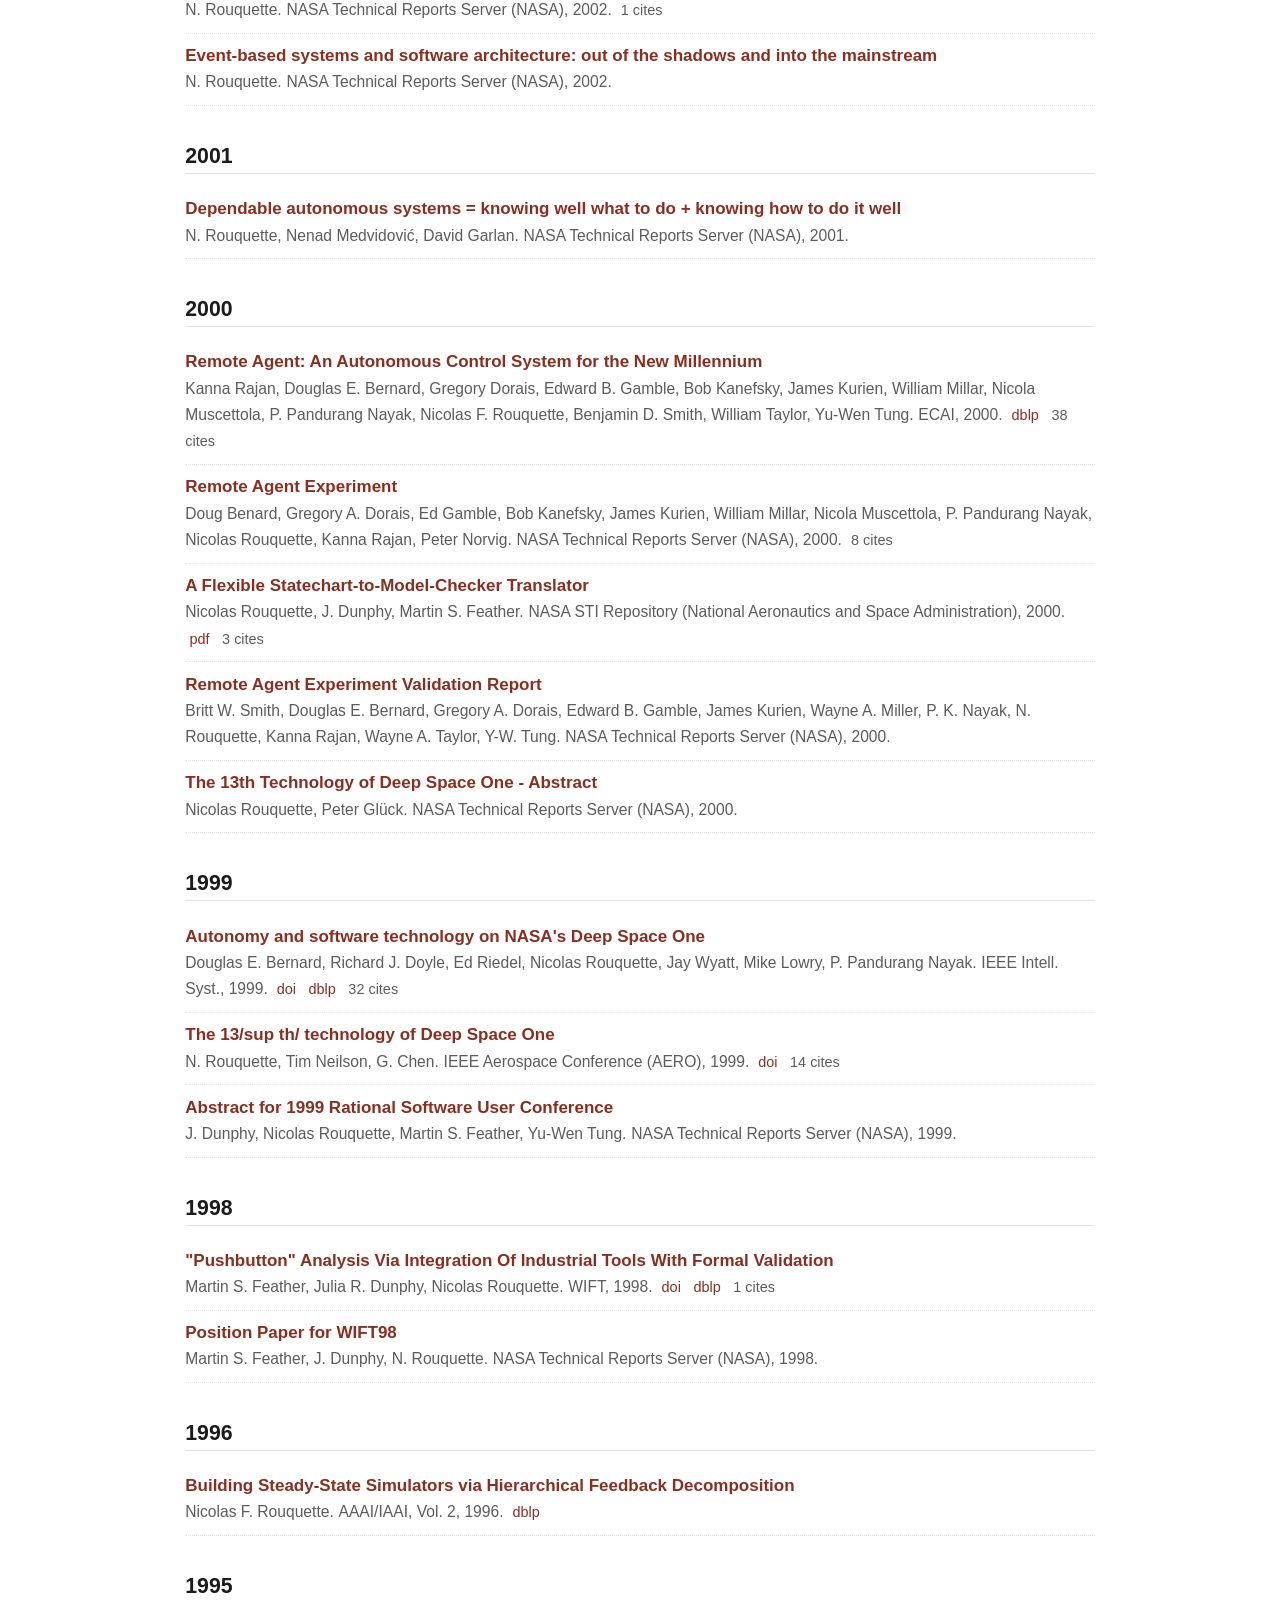
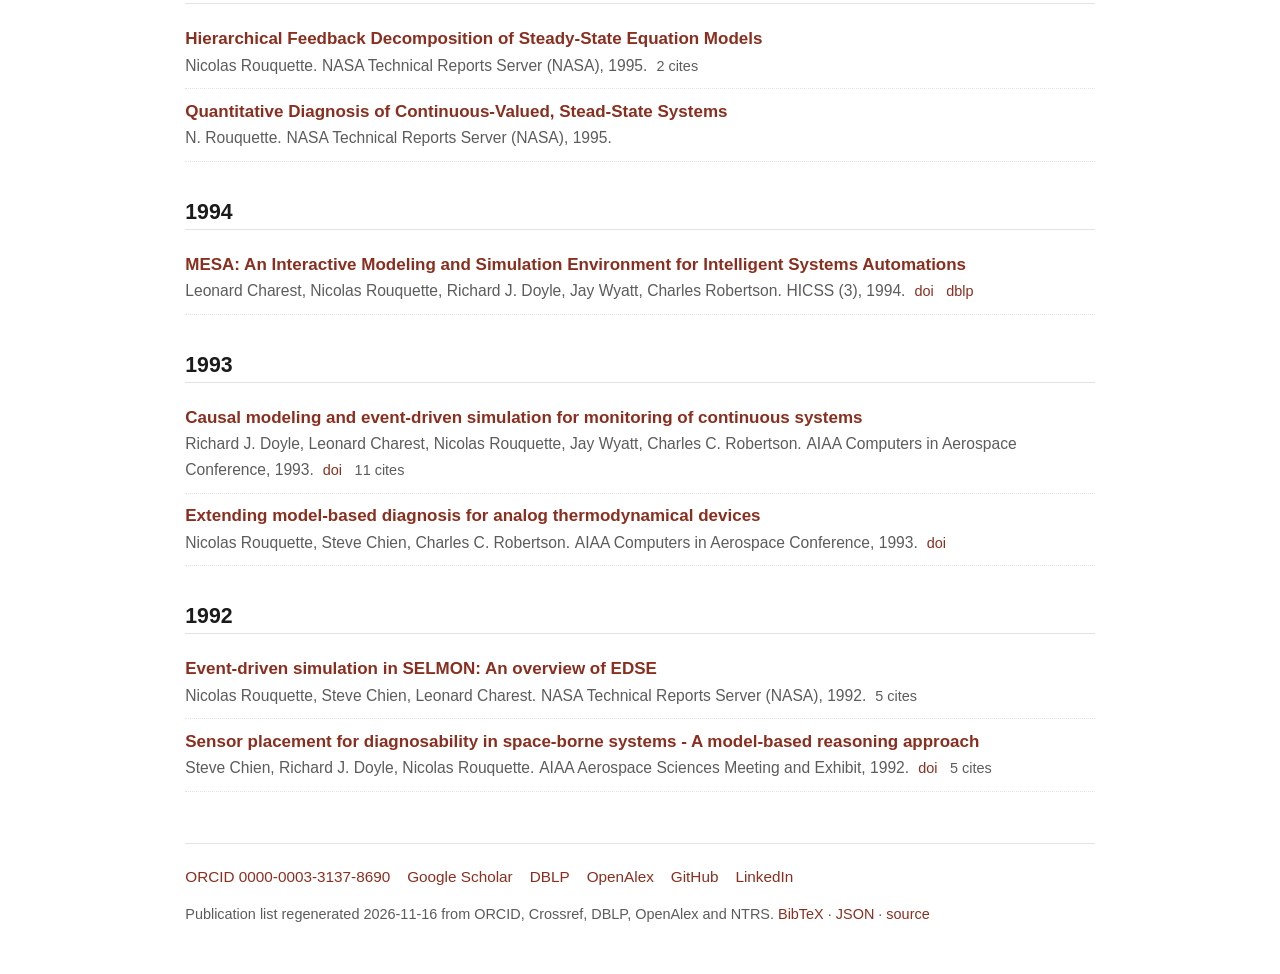
==== commit 00b5e062: "Publish site (source c569284)" ====
--- a/publications/index.html
+++ b/publications/index.html
@@ -112,7 +112,7 @@
     <a href="https://doi.org/10.1109/models-c68889.2025.00111">doi</a>
     
     <a href="https://dblp.org/rec/conf/models/NakajimaKTKLJERW25.html">dblp</a>
-    <span class="cites" title="citations (OpenAlex)">4 cites</span>
+    <span class="cites" title="citations (OpenAlex)">5 cites</span>
   </span>
 </li>
 </ol>
@@ -184,6 +184,16 @@
     
     <span class="cites" title="citations (OpenAlex)">13 cites</span>
   </span>
+</li><li class="pub" id="2023-early-design-exploration-of-space-system-scenarios-using-assume-guarantee-contra">
+  <span class="title"><a href="https://doi.org/10.1109/smc-it56444.2023.00011">Early Design Exploration of Space System Scenarios Using Assume-Guarantee Contracts</a></span>
+  <span class="authors">Nicolas Rouquette, Inigo Incer, Alessandro Pinto.</span>
+  <span class="venue">IEEE International Conference on Space Mission Challenges for Information Technology, 2023.</span>
+  <span class="links">
+    <a href="https://doi.org/10.1109/smc-it56444.2023.00011">doi</a>
+    
+    
+    <span class="cites" title="citations (OpenAlex)">4 cites</span>
+  </span>
 </li><li class="pub" id="2023-autonomica-ontological-modeling-and-analysis-of-autonomous-behavior">
   <span class="title"><a href="https://doi.org/10.1002/iis2.13099">Autonomica: Ontological Modeling and Analysis of Autonomous Behavior</a></span>
   <span class="authors">Maged Elaasar, Nicolas Rouquette, Klaus Havelund, Martin S. Feather, Saptarshi Bandyopadhyay, Alberto Candela.</span>
@@ -194,16 +204,6 @@
     
     <span class="cites" title="citations (OpenAlex)">3 cites</span>
   </span>
-</li><li class="pub" id="2023-early-design-exploration-of-space-system-scenarios-using-assume-guarantee-contra">
-  <span class="title"><a href="https://doi.org/10.1109/smc-it56444.2023.00011">Early Design Exploration of Space System Scenarios Using Assume-Guarantee Contracts</a></span>
-  <span class="authors">Nicolas Rouquette, Inigo Incer, Alessandro Pinto.</span>
-  <span class="venue">IEEE International Conference on Space Mission Challenges for Information Technology, 2023.</span>
-  <span class="links">
-    <a href="https://doi.org/10.1109/smc-it56444.2023.00011">doi</a>
-    
-    
-    <span class="cites" title="citations (OpenAlex)">3 cites</span>
-  </span>
 </li><li class="pub" id="2023-computational-hypergraph-discovery-a-gaussian-process-framework-for-connecting-t">
   <span class="title"><a href="https://doi.org/10.48550/arxiv.2311.17007">Computational Hypergraph Discovery, a Gaussian Process framework for connecting the dots</a></span>
   <span class="authors">Théo Bourdais, Pau Batlle, Xianjin Yang, Ricardo Baptista, Nicolas Rouquette, Houman Owhadi.</span>
@@ -352,7 +352,7 @@
     <a href="https://doi.org/10.1109/aero.2012.6187335">doi</a>
     
     
-    <span class="cites" title="citations (OpenAlex)">57 cites</span>
+    <span class="cites" title="citations (OpenAlex)">59 cites</span>
   </span>
 </li><li class="pub" id="2012-semantically-rigorous-systems-engineering-modeling-using-sysml-and-owl">
   <span class="title"><a href="https://ntrs.nasa.gov/search.jsp?R=20150005663">Semantically-Rigorous Systems Engineering Modeling Using Sysml and OWL</a></span>
@@ -385,11 +385,11 @@
     <span class="cites" title="citations (OpenAlex)">6 cites</span>
   </span>
 </li><li class="pub" id="2012-progress-on-integrating-owl-and-sysml">
-  <span class="title"><a href="https://ntrs.nasa.gov/search.jsp?R=20140002119">Progress on Integrating OWL and SysML</a></span>
+  <span class="title"><a href="https://doi.org/http://hdl.handle.net/2014/42860">Progress on Integrating OWL and SysML</a></span>
   <span class="authors">Steven Jenkins, Nicolas Rouquette.</span>
   <span class="venue">NASA Technical Reports Server (NASA), 2012.</span>
   <span class="links">
-    
+    <a href="https://doi.org/http://hdl.handle.net/2014/42860">doi</a>
     
     
     <span class="cites" title="citations (OpenAlex)">2 cites</span>
@@ -455,6 +455,16 @@
     <span class="cites" title="citations (OpenAlex)">121 cites</span>
   </span>
 </li><li class="pub" id="2010-model-driven-engineering-languages-and-systems-13th-international-conference-mod">
+  <span class="title"><a href="https://doi.org/10.1007/978-3-642-16145-2">Model Driven Engineering Languages and Systems - 13th International Conference, MODELS 2010, Oslo, Norway, October 3-8, 2010, Proceedings, Part I</a></span>
+  <span class="authors">Dorina C. Petriu, Nicolas Rouquette, Øystein Haugen.</span>
+  <span class="venue">MoDELS (1), 2010.</span>
+  <span class="links">
+    <a href="https://doi.org/10.1007/978-3-642-16145-2">doi</a>
+    
+    <a href="https://dblp.org/rec/conf/models/2010-1.html">dblp</a>
+    <span class="cites" title="citations (OpenAlex)">54 cites</span>
+  </span>
+</li><li class="pub" id="2010-model-driven-engineering-languages-and-systems-13th-international-conference-mod-x">
   <span class="title"><a href="https://doi.org/10.1007/978-3-642-16129-2">Model Driven Engineering Languages and Systems - 13th International Conference, MODELS 2010, Oslo, Norway, October 3-8, 2010, Proceedings, Part II</a></span>
   <span class="authors">Dorina C. Petriu, Nicolas Rouquette, Øystein Haugen.</span>
   <span class="venue">MoDELS (2), 2010.</span>
@@ -462,17 +472,7 @@
     <a href="https://doi.org/10.1007/978-3-642-16129-2">doi</a>
     
     <a href="https://dblp.org/rec/conf/models/2010-2.html">dblp</a>
-    <span class="cites" title="citations (OpenAlex)">45 cites</span>
-  </span>
-</li><li class="pub" id="2010-model-driven-engineering-languages-and-systems-13th-international-conference-mod-x">
-  <span class="title"><a href="https://doi.org/10.1007/978-3-642-16145-2">Model Driven Engineering Languages and Systems - 13th International Conference, MODELS 2010, Oslo, Norway, October 3-8, 2010, Proceedings, Part I</a></span>
-  <span class="authors">Dorina C. Petriu, Nicolas Rouquette, Øystein Haugen.</span>
-  <span class="venue">MoDELS (1), 2010.</span>
-  <span class="links">
-    <a href="https://doi.org/10.1007/978-3-642-16145-2">doi</a>
-    
-    <a href="https://dblp.org/rec/conf/models/2010-1.html">dblp</a>
-    <span class="cites" title="citations (OpenAlex)">38 cites</span>
+    <span class="cites" title="citations (OpenAlex)">47 cites</span>
   </span>
 </li><li class="pub" id="2010-programming-and-validation-techniques-for-reliable-goal-driven-autonomic-softwar">
   <span class="title"><a href="https://doi.org/10.1007/978-0-387-09753-4_9">Programming and Validation Techniques for Reliable Goal-driven Autonomic Software</a></span>
@@ -662,7 +662,7 @@
     <a href="https://doi.org/10.1109/aero.1998.687914">doi</a>
     
     
-    <span class="cites" title="citations (OpenAlex)">136 cites</span>
+    <span class="cites" title="citations (OpenAlex)">134 cites</span>
   </span>
 </li><li class="pub" id="2002-the-mission-data-system-s-software-architecture-framework">
   <span class="title"><a href="https://ntrs.nasa.gov/search.jsp?R=20060029534">The Mission Data System&#39;s software architecture framework</a></span>
@@ -722,7 +722,7 @@
     
     
     
-    <span class="cites" title="citations (OpenAlex)">9 cites</span>
+    <span class="cites" title="citations (OpenAlex)">8 cites</span>
   </span>
 </li><li class="pub" id="2000-a-flexible-statechart-to-model-checker-translator">
   <span class="title"><a href="http://hdl.handle.net/2060/20000048813">A Flexible Statechart-to-Model-Checker Translator</a></span>
@@ -941,7 +941,7 @@
     <li><a href="https://github.com/NicolasRouquette">GitHub</a></li>
     <li><a href="https://www.linkedin.com/in/nicolas-rouquette-1a56aa/">LinkedIn</a></li>
   </ul>
-  <p class="fine">Publication list regenerated 2026-11-09 from ORCID, Crossref, DBLP, OpenAlex and NTRS.
+  <p class="fine">Publication list regenerated 2026-11-16 from ORCID, Crossref, DBLP, OpenAlex and NTRS.
      <a href="../publications.bib">BibTeX</a> · <a href="../publications.json">JSON</a> ·
      <a href="">source</a></p>
 </footer>
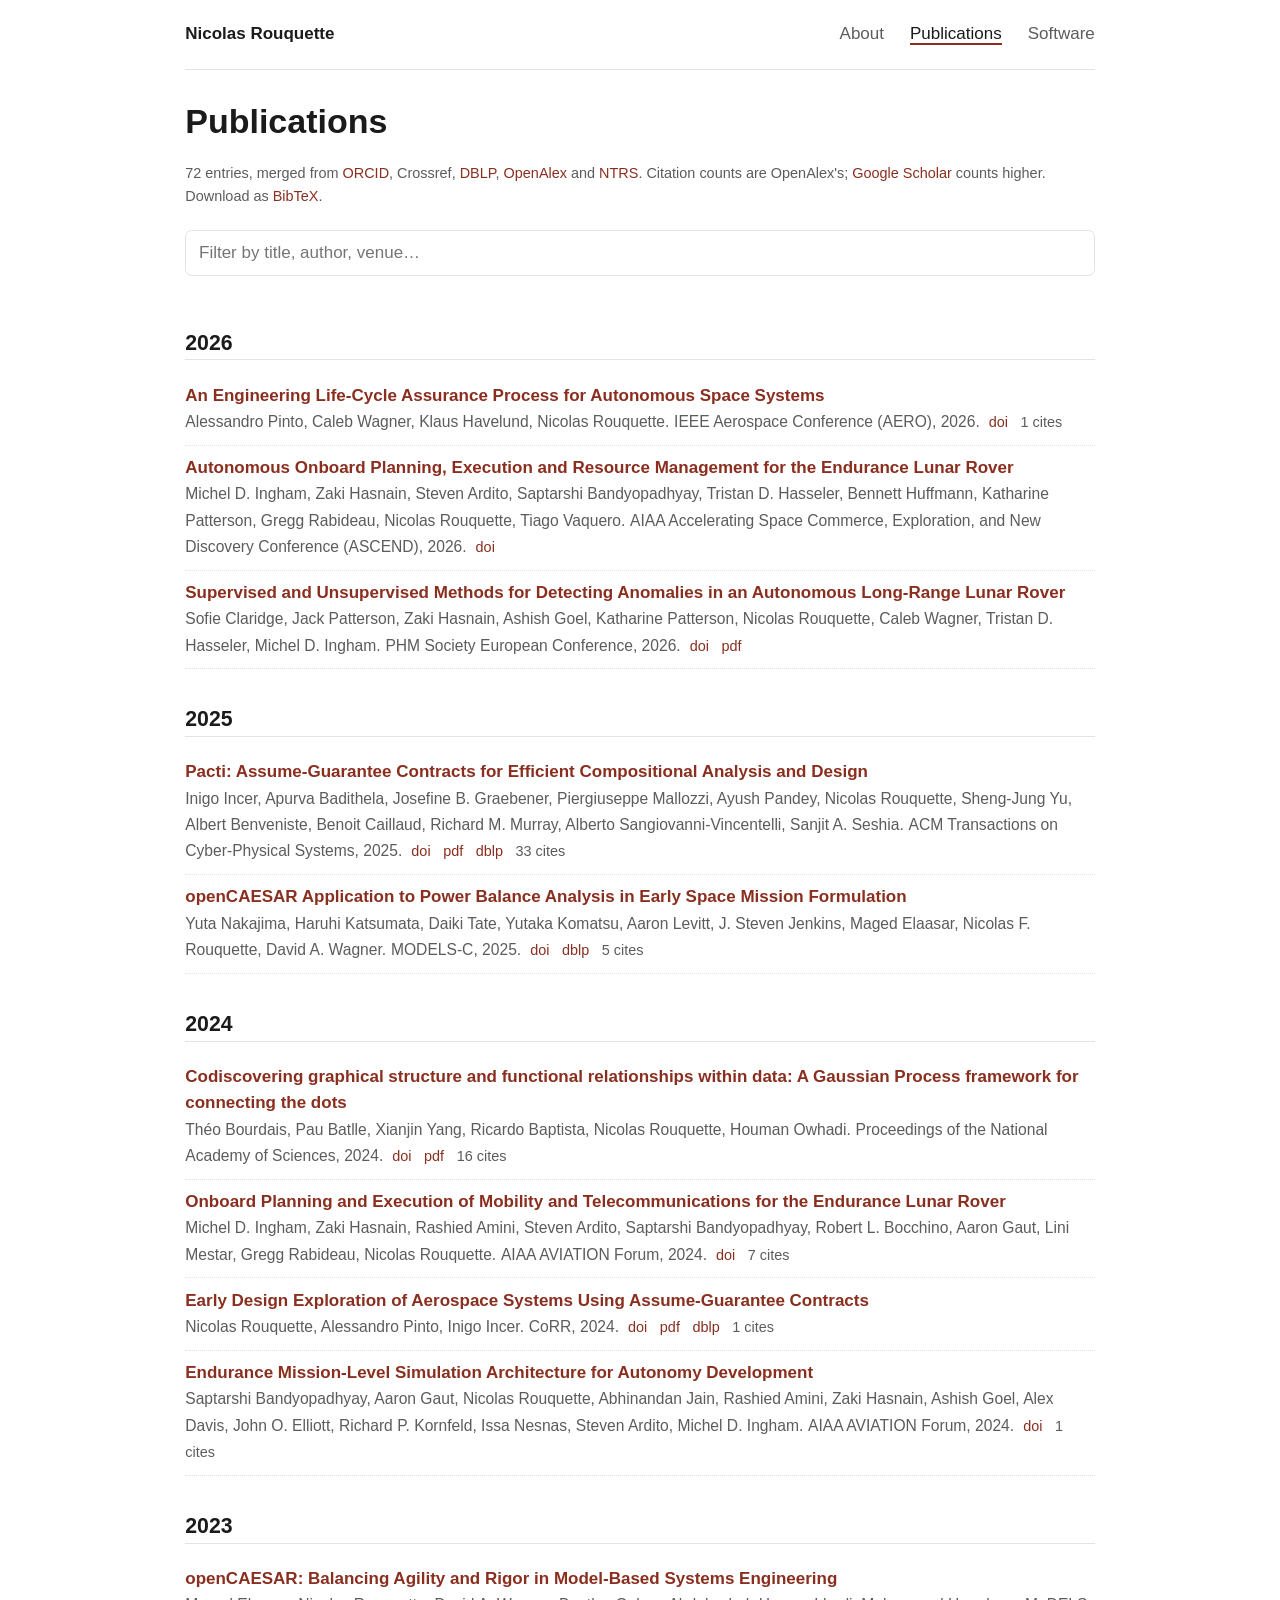
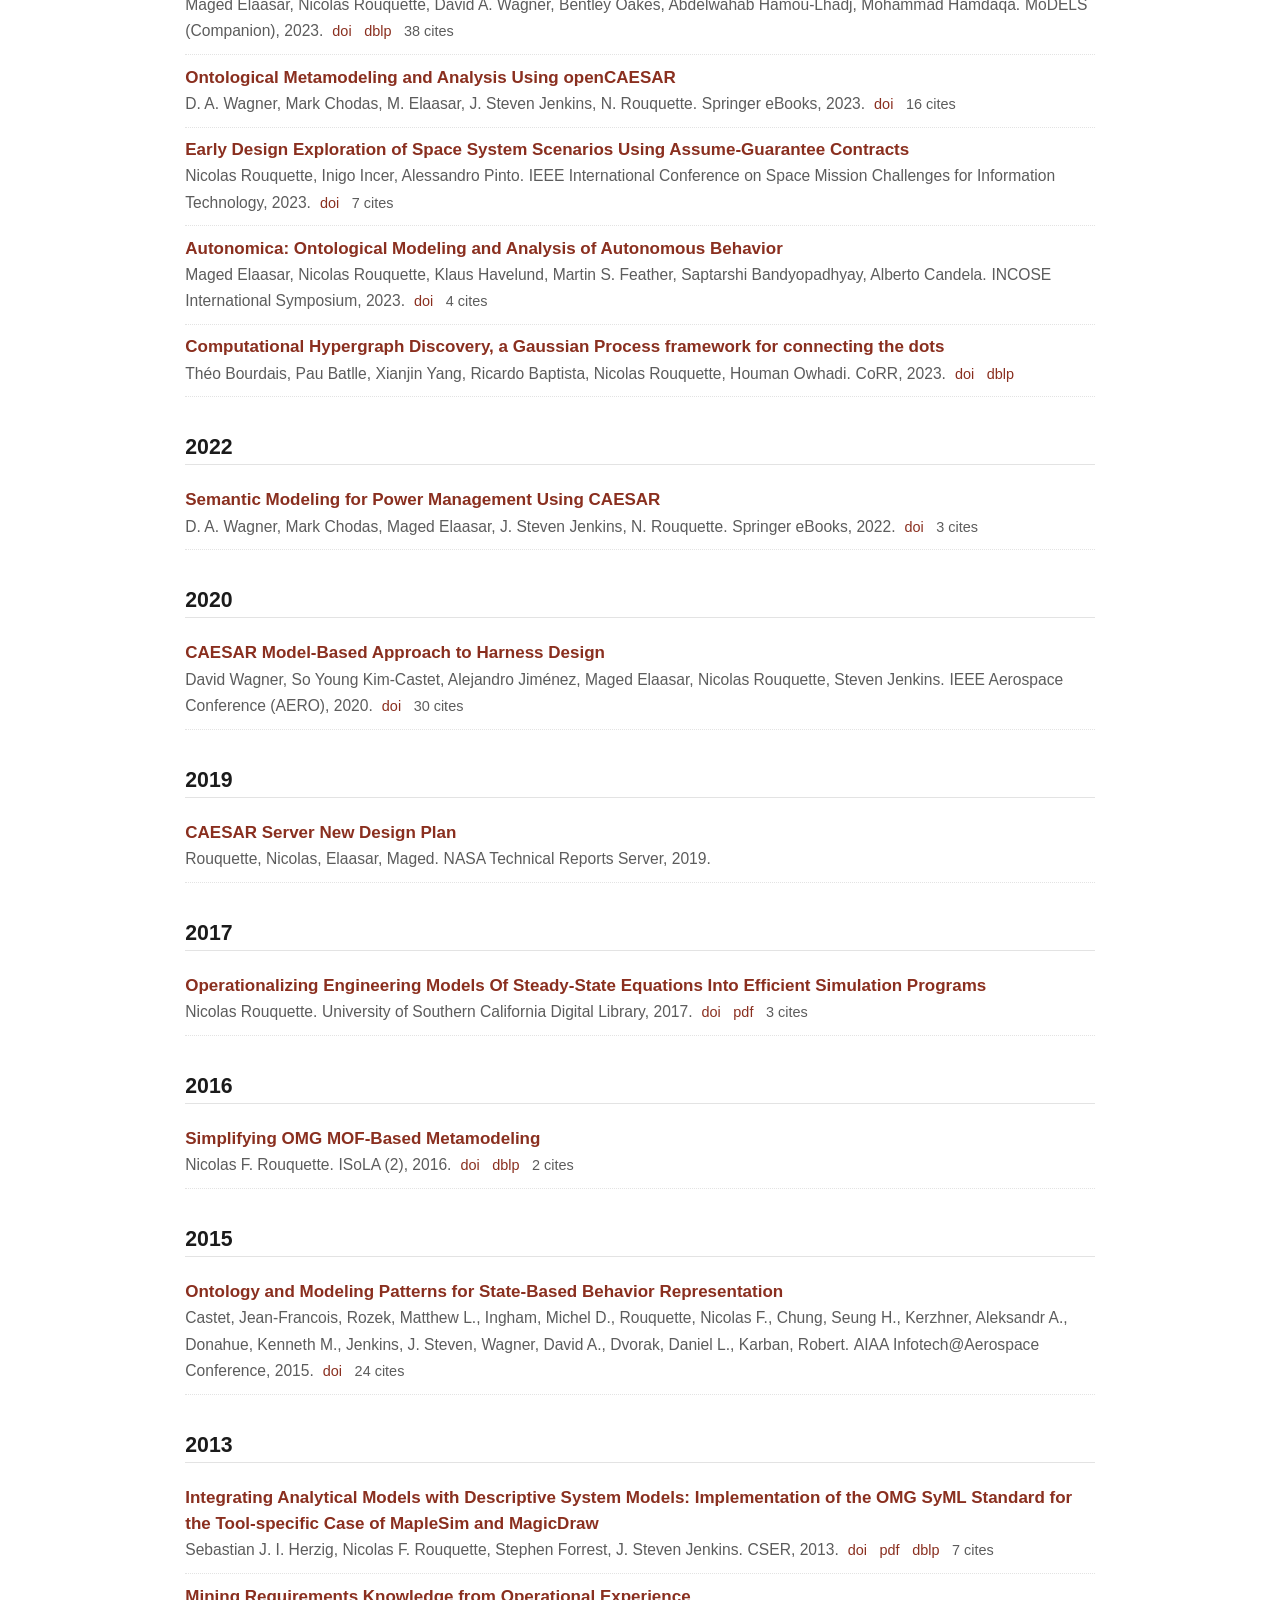
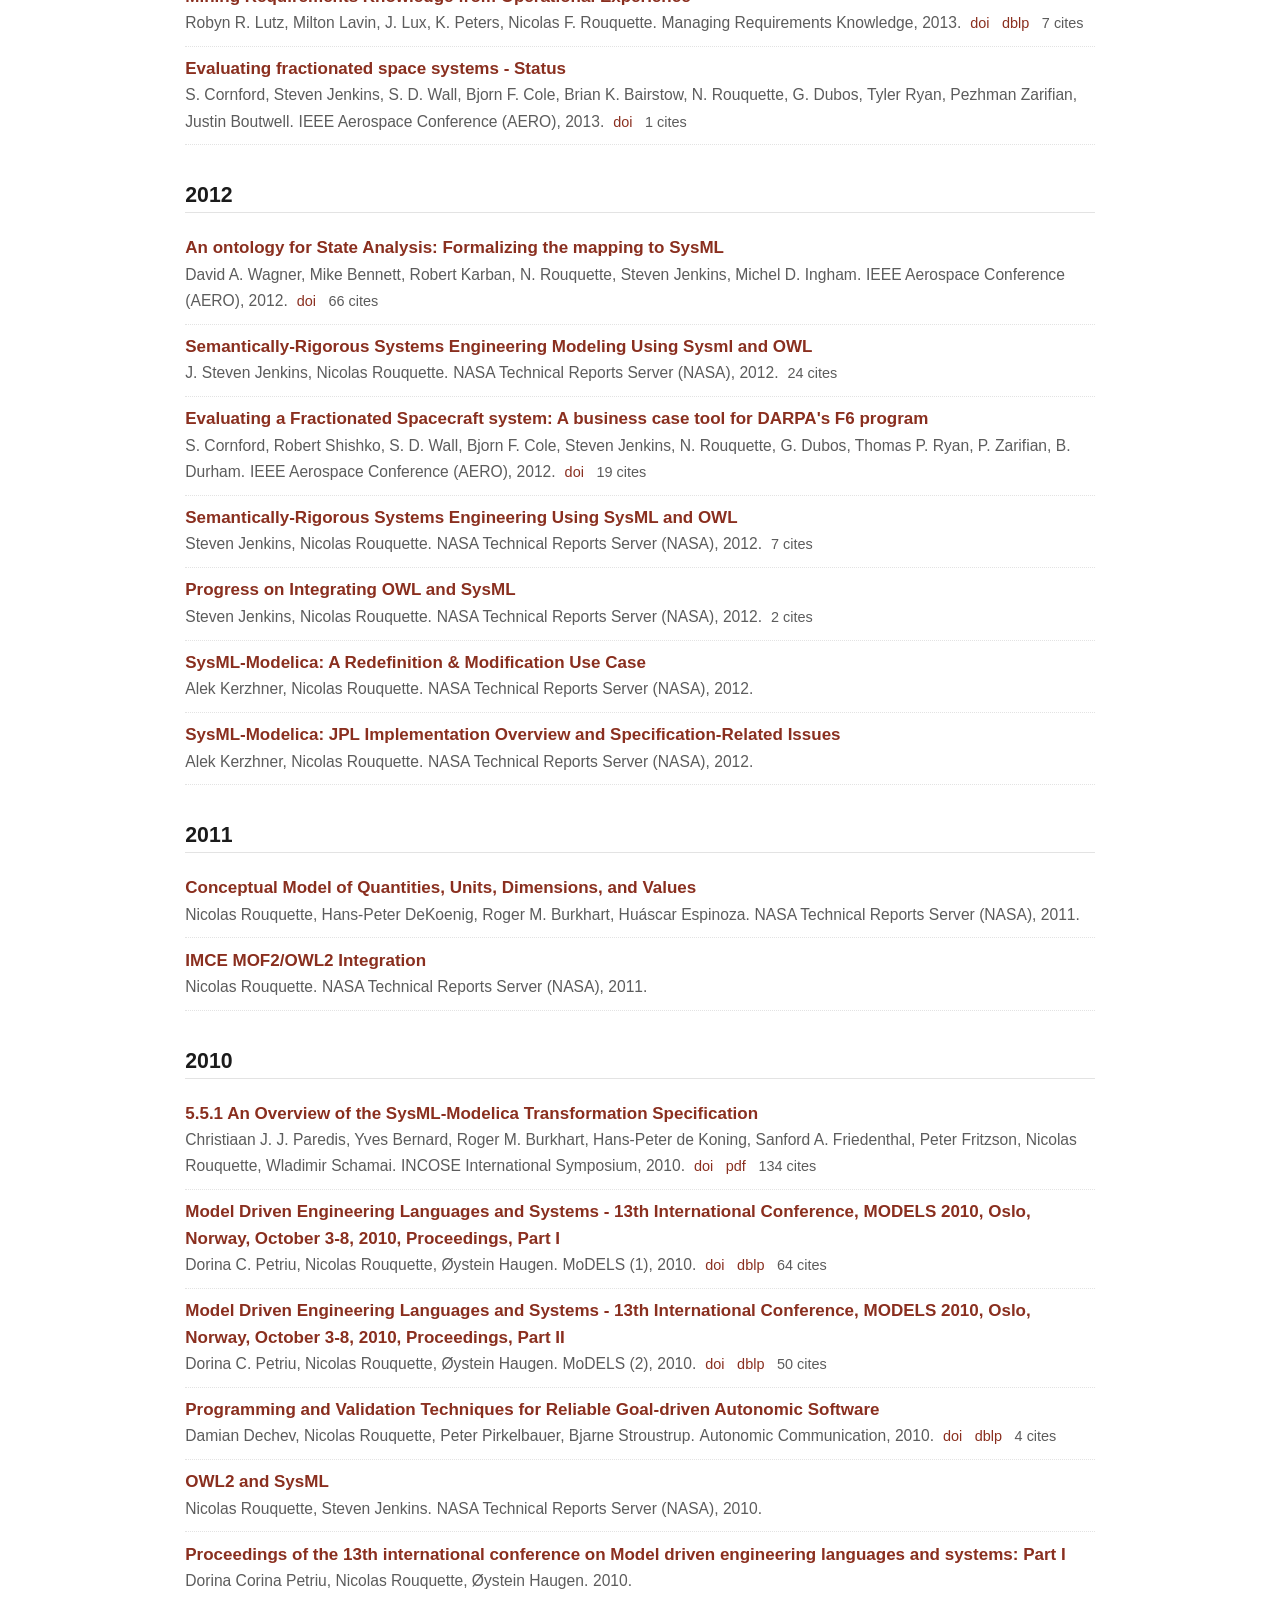
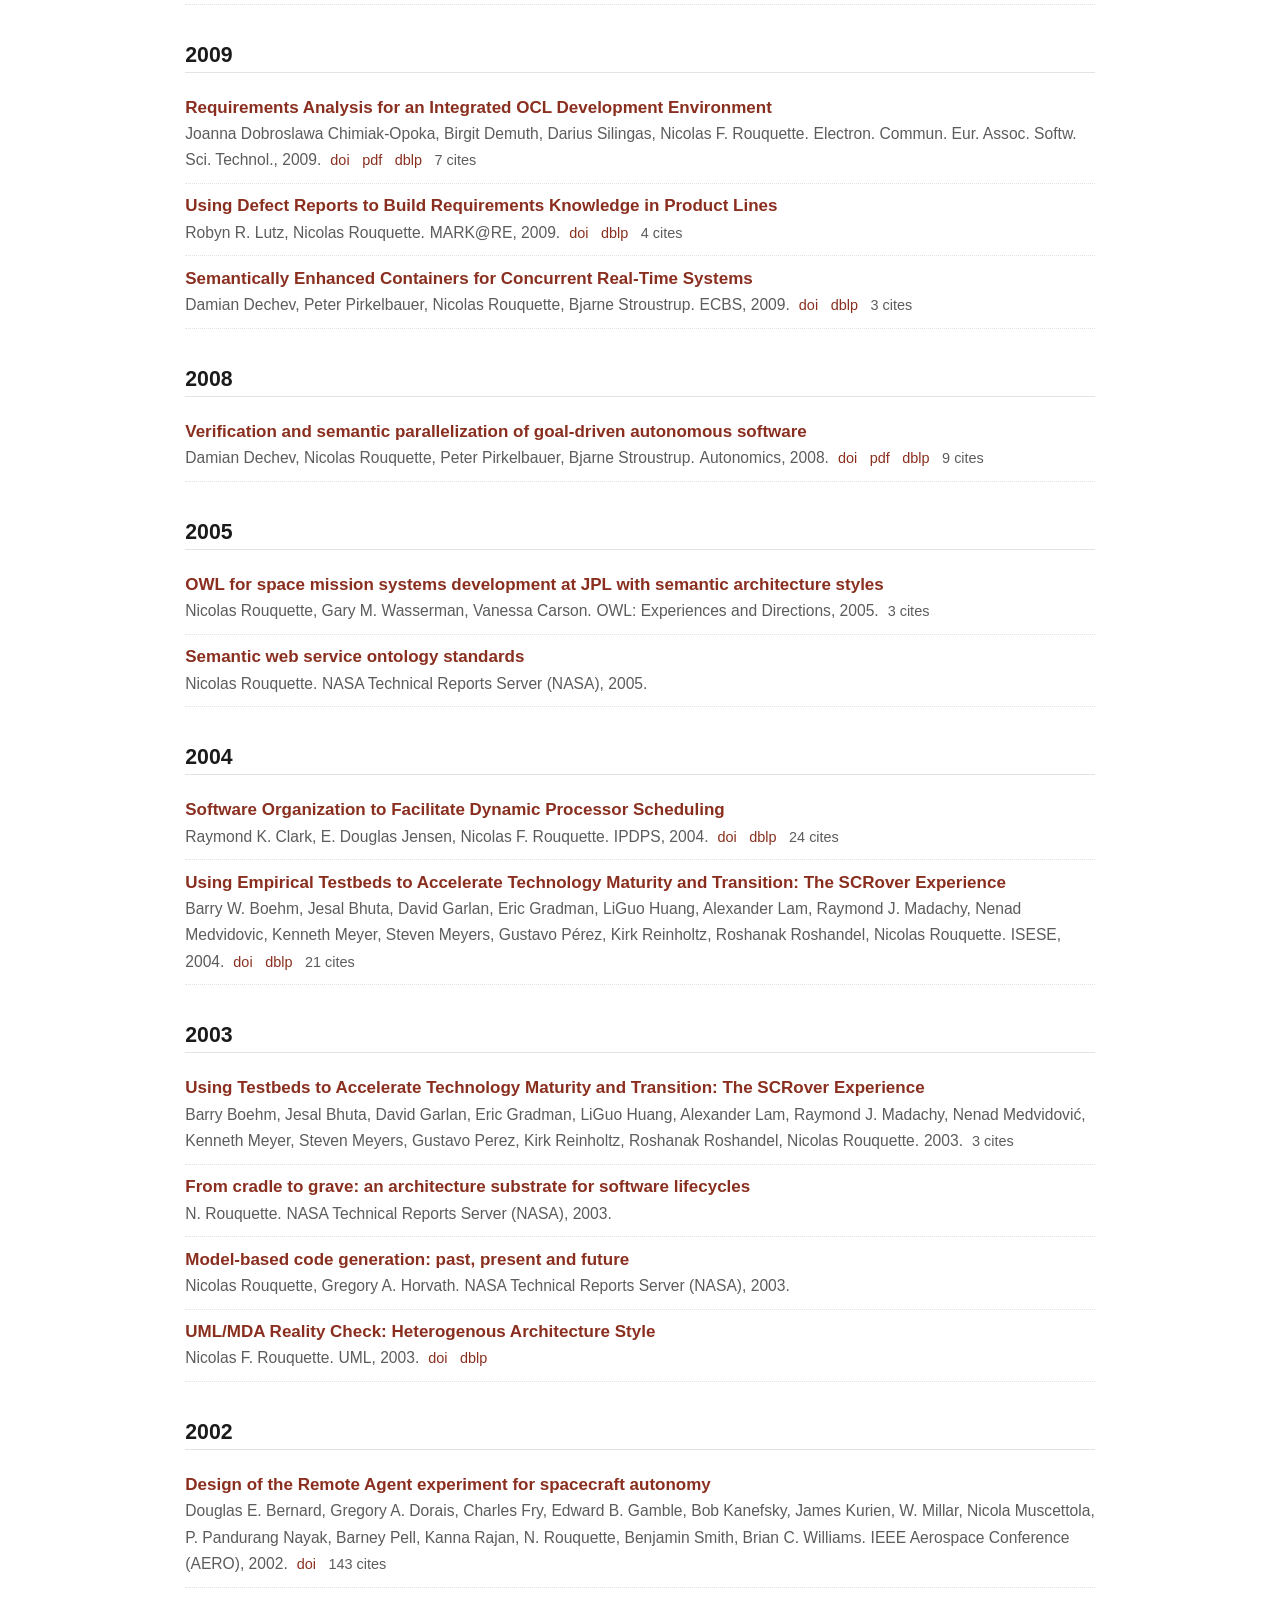
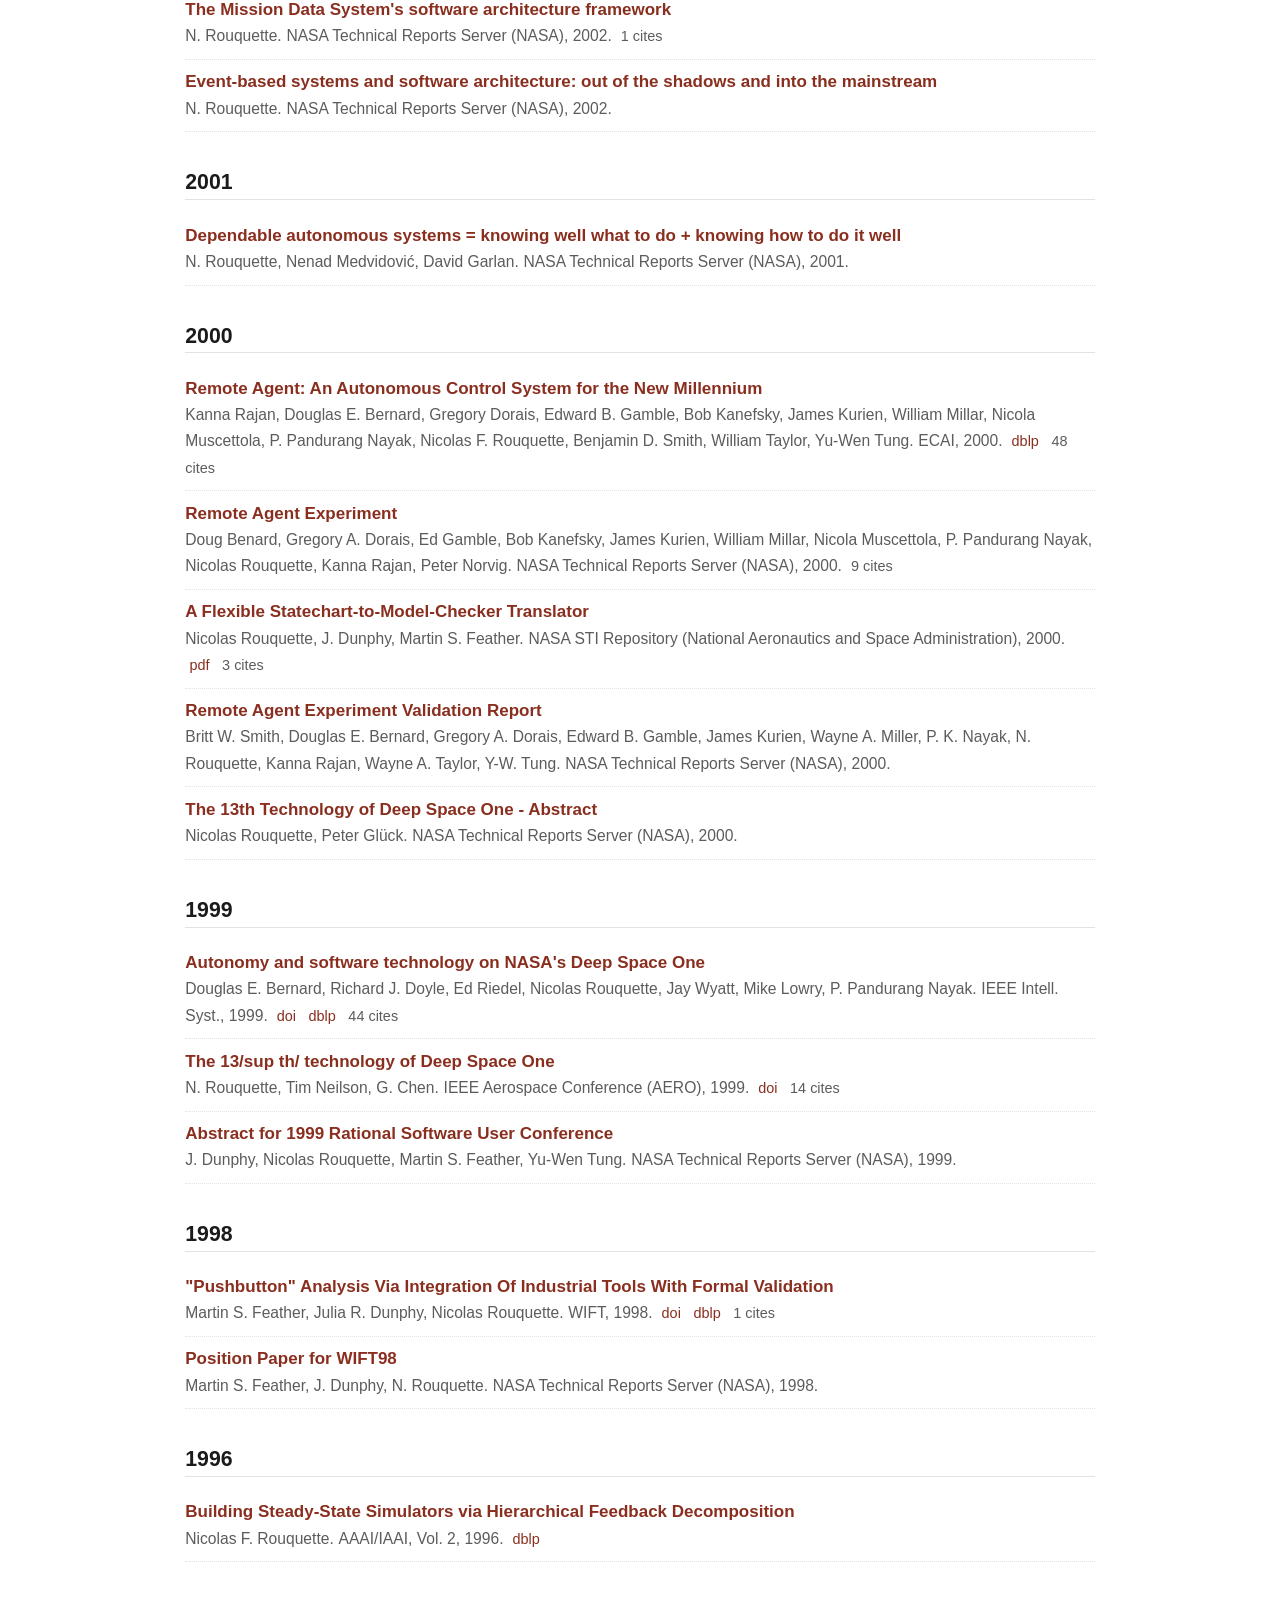
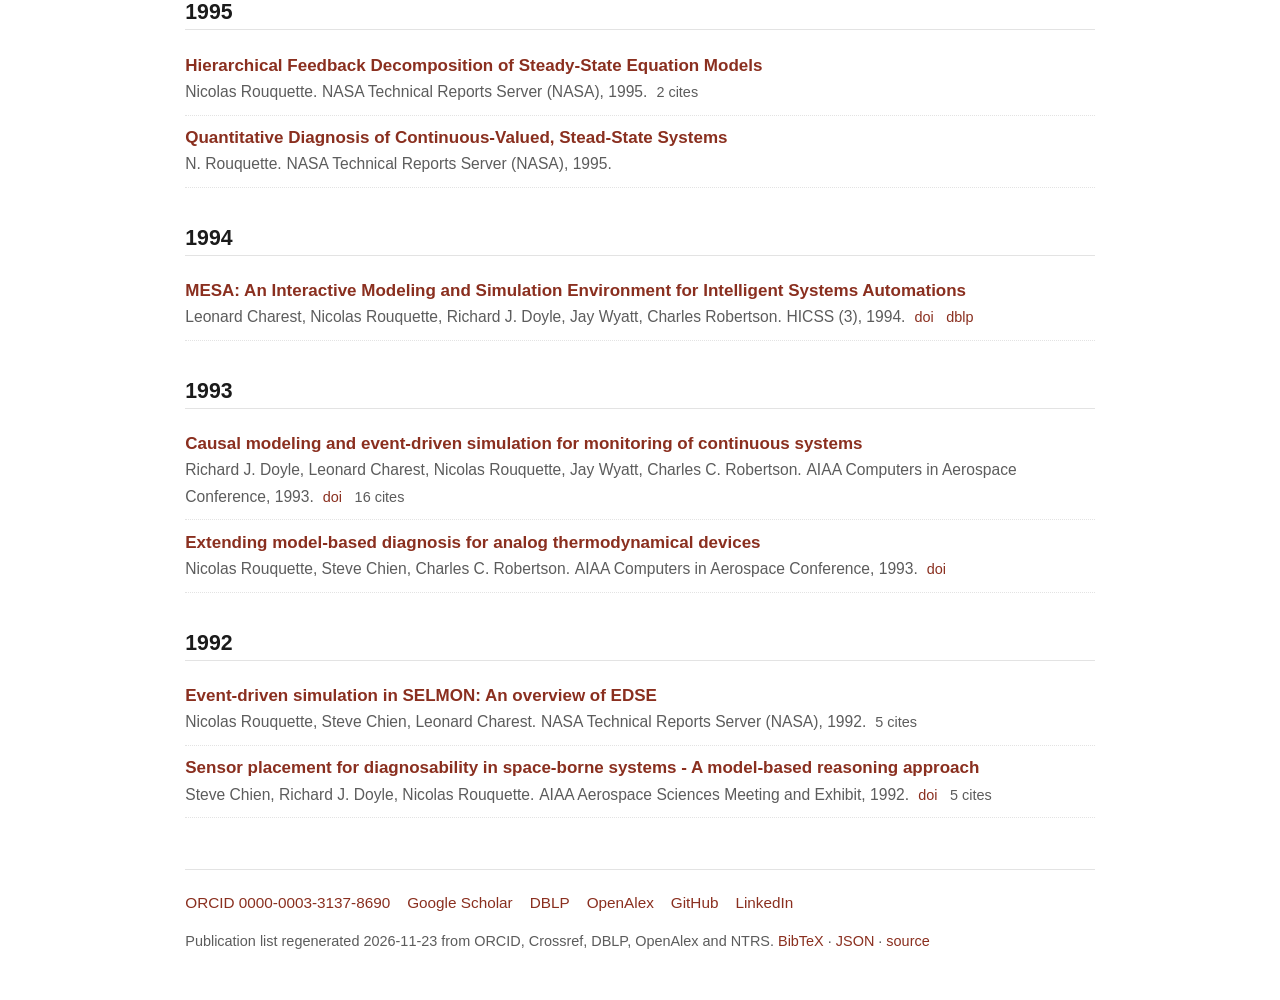
==== commit df0e0b6f: "Publish site (source 2ac4390)" ====
--- a/publications/index.html
+++ b/publications/index.html
@@ -67,7 +67,7 @@
     <a href="https://doi.org/10.1109/aero66936.2026.11520157">doi</a>
     
     
-    
+    <span class="cites" title="citations (OpenAlex)">1 cites</span>
   </span>
 </li><li class="pub" id="2026-autonomous-onboard-planning-execution-and-resource-management-for-the-endurance-">
   <span class="title"><a href="https://doi.org/10.2514/6.2026-3019">Autonomous Onboard Planning, Execution and Resource Management for the Endurance Lunar Rover</a></span>
@@ -102,7 +102,7 @@
     <a href="https://doi.org/10.1145/3704736">doi</a>
     <a href="https://arxiv.org/pdf/2303.17751">pdf</a>
     <a href="https://dblp.org/rec/journals/tcps/IncerBGMPRYBCMSS25.html">dblp</a>
-    <span class="cites" title="citations (OpenAlex)">28 cites</span>
+    <span class="cites" title="citations (OpenAlex)">33 cites</span>
   </span>
 </li><li class="pub" id="2025-opencaesar-application-to-power-balance-analysis-in-early-space-mission-formulat">
   <span class="title"><a href="https://doi.org/10.1109/models-c68889.2025.00111">openCAESAR Application to Power Balance Analysis in Early Space Mission Formulation</a></span>
@@ -127,7 +127,7 @@
     <a href="https://doi.org/10.1073/pnas.2403449121">doi</a>
     <a href="https://doi.org/10.1073/pnas.2403449121">pdf</a>
     
-    <span class="cites" title="citations (OpenAlex)">9 cites</span>
+    <span class="cites" title="citations (OpenAlex)">16 cites</span>
   </span>
 </li><li class="pub" id="2024-onboard-planning-and-execution-of-mobility-and-telecommunications-for-the-endura">
   <span class="title"><a href="https://doi.org/10.2514/6.2024-4889">Onboard Planning and Execution of Mobility and Telecommunications for the Endurance Lunar Rover</a></span>
@@ -137,7 +137,7 @@
     <a href="https://doi.org/10.2514/6.2024-4889">doi</a>
     
     
-    <span class="cites" title="citations (OpenAlex)">4 cites</span>
+    <span class="cites" title="citations (OpenAlex)">7 cites</span>
   </span>
 </li><li class="pub" id="2024-early-design-exploration-of-aerospace-systems-using-assume-guarantee-contracts">
   <span class="title"><a href="https://doi.org/10.48550/arxiv.2409.02218">Early Design Exploration of Aerospace Systems Using Assume-Guarantee Contracts</a></span>
@@ -157,7 +157,7 @@
     <a href="https://doi.org/10.2514/6.2024-4834">doi</a>
     
     
-    
+    <span class="cites" title="citations (OpenAlex)">1 cites</span>
   </span>
 </li>
 </ol>
@@ -172,7 +172,7 @@
     <a href="https://doi.org/10.1109/models-c59198.2023.00051">doi</a>
     
     <a href="https://dblp.org/rec/conf/models/ElaasarRWOHH23.html">dblp</a>
-    <span class="cites" title="citations (OpenAlex)">30 cites</span>
+    <span class="cites" title="citations (OpenAlex)">38 cites</span>
   </span>
 </li><li class="pub" id="2023-ontological-metamodeling-and-analysis-using-opencaesar">
   <span class="title"><a href="https://doi.org/10.1007/978-3-030-93582-5_78">Ontological Metamodeling and Analysis Using openCAESAR</a></span>
@@ -182,7 +182,7 @@
     <a href="https://doi.org/10.1007/978-3-030-93582-5_78">doi</a>
     
     
-    <span class="cites" title="citations (OpenAlex)">13 cites</span>
+    <span class="cites" title="citations (OpenAlex)">16 cites</span>
   </span>
 </li><li class="pub" id="2023-early-design-exploration-of-space-system-scenarios-using-assume-guarantee-contra">
   <span class="title"><a href="https://doi.org/10.1109/smc-it56444.2023.00011">Early Design Exploration of Space System Scenarios Using Assume-Guarantee Contracts</a></span>
@@ -192,7 +192,7 @@
     <a href="https://doi.org/10.1109/smc-it56444.2023.00011">doi</a>
     
     
-    <span class="cites" title="citations (OpenAlex)">4 cites</span>
+    <span class="cites" title="citations (OpenAlex)">7 cites</span>
   </span>
 </li><li class="pub" id="2023-autonomica-ontological-modeling-and-analysis-of-autonomous-behavior">
   <span class="title"><a href="https://doi.org/10.1002/iis2.13099">Autonomica: Ontological Modeling and Analysis of Autonomous Behavior</a></span>
@@ -202,7 +202,7 @@
     <a href="https://doi.org/10.1002/iis2.13099">doi</a>
     
     
-    <span class="cites" title="citations (OpenAlex)">3 cites</span>
+    <span class="cites" title="citations (OpenAlex)">4 cites</span>
   </span>
 </li><li class="pub" id="2023-computational-hypergraph-discovery-a-gaussian-process-framework-for-connecting-t">
   <span class="title"><a href="https://doi.org/10.48550/arxiv.2311.17007">Computational Hypergraph Discovery, a Gaussian Process framework for connecting the dots</a></span>
@@ -242,7 +242,7 @@
     <a href="https://doi.org/10.1109/aero47225.2020.9172630">doi</a>
     
     
-    <span class="cites" title="citations (OpenAlex)">29 cites</span>
+    <span class="cites" title="citations (OpenAlex)">30 cites</span>
   </span>
 </li>
 </ol>
@@ -302,7 +302,7 @@
     <a href="https://doi.org/10.2514/6.2015-1115">doi</a>
     
     
-    <span class="cites" title="citations (OpenAlex)">22 cites</span>
+    <span class="cites" title="citations (OpenAlex)">24 cites</span>
   </span>
 </li>
 </ol>
@@ -352,7 +352,7 @@
     <a href="https://doi.org/10.1109/aero.2012.6187335">doi</a>
     
     
-    <span class="cites" title="citations (OpenAlex)">59 cites</span>
+    <span class="cites" title="citations (OpenAlex)">66 cites</span>
   </span>
 </li><li class="pub" id="2012-semantically-rigorous-systems-engineering-modeling-using-sysml-and-owl">
   <span class="title"><a href="https://ntrs.nasa.gov/search.jsp?R=20150005663">Semantically-Rigorous Systems Engineering Modeling Using Sysml and OWL</a></span>
@@ -362,7 +362,7 @@
     
     
     
-    <span class="cites" title="citations (OpenAlex)">19 cites</span>
+    <span class="cites" title="citations (OpenAlex)">24 cites</span>
   </span>
 </li><li class="pub" id="2012-evaluating-a-fractionated-spacecraft-system-a-business-case-tool-for-darpa-s-f6-">
   <span class="title"><a href="https://doi.org/10.1109/aero.2012.6187435">Evaluating a Fractionated Spacecraft system: A business case tool for DARPA&#39;s F6 program</a></span>
@@ -372,7 +372,7 @@
     <a href="https://doi.org/10.1109/aero.2012.6187435">doi</a>
     
     
-    <span class="cites" title="citations (OpenAlex)">16 cites</span>
+    <span class="cites" title="citations (OpenAlex)">19 cites</span>
   </span>
 </li><li class="pub" id="2012-semantically-rigorous-systems-engineering-using-sysml-and-owl">
   <span class="title"><a href="https://ntrs.nasa.gov/search.jsp?R=20150005668">Semantically-Rigorous Systems Engineering Using SysML and OWL</a></span>
@@ -382,14 +382,14 @@
     
     
     
-    <span class="cites" title="citations (OpenAlex)">6 cites</span>
+    <span class="cites" title="citations (OpenAlex)">7 cites</span>
   </span>
 </li><li class="pub" id="2012-progress-on-integrating-owl-and-sysml">
-  <span class="title"><a href="https://doi.org/http://hdl.handle.net/2014/42860">Progress on Integrating OWL and SysML</a></span>
+  <span class="title"><a href="https://ntrs.nasa.gov/search.jsp?R=20140002119">Progress on Integrating OWL and SysML</a></span>
   <span class="authors">Steven Jenkins, Nicolas Rouquette.</span>
   <span class="venue">NASA Technical Reports Server (NASA), 2012.</span>
   <span class="links">
-    <a href="https://doi.org/http://hdl.handle.net/2014/42860">doi</a>
+    
     
     
     <span class="cites" title="citations (OpenAlex)">2 cites</span>
@@ -452,7 +452,7 @@
     <a href="https://doi.org/10.1002/j.2334-5837.2010.tb01099.x">doi</a>
     <a href="http://urn.kb.se/resolve?urn=urn:nbn:se:liu:diva-110236">pdf</a>
     
-    <span class="cites" title="citations (OpenAlex)">121 cites</span>
+    <span class="cites" title="citations (OpenAlex)">134 cites</span>
   </span>
 </li><li class="pub" id="2010-model-driven-engineering-languages-and-systems-13th-international-conference-mod">
   <span class="title"><a href="https://doi.org/10.1007/978-3-642-16145-2">Model Driven Engineering Languages and Systems - 13th International Conference, MODELS 2010, Oslo, Norway, October 3-8, 2010, Proceedings, Part I</a></span>
@@ -462,7 +462,7 @@
     <a href="https://doi.org/10.1007/978-3-642-16145-2">doi</a>
     
     <a href="https://dblp.org/rec/conf/models/2010-1.html">dblp</a>
-    <span class="cites" title="citations (OpenAlex)">54 cites</span>
+    <span class="cites" title="citations (OpenAlex)">64 cites</span>
   </span>
 </li><li class="pub" id="2010-model-driven-engineering-languages-and-systems-13th-international-conference-mod-x">
   <span class="title"><a href="https://doi.org/10.1007/978-3-642-16129-2">Model Driven Engineering Languages and Systems - 13th International Conference, MODELS 2010, Oslo, Norway, October 3-8, 2010, Proceedings, Part II</a></span>
@@ -472,7 +472,7 @@
     <a href="https://doi.org/10.1007/978-3-642-16129-2">doi</a>
     
     <a href="https://dblp.org/rec/conf/models/2010-2.html">dblp</a>
-    <span class="cites" title="citations (OpenAlex)">47 cites</span>
+    <span class="cites" title="citations (OpenAlex)">50 cites</span>
   </span>
 </li><li class="pub" id="2010-programming-and-validation-techniques-for-reliable-goal-driven-autonomic-softwar">
   <span class="title"><a href="https://doi.org/10.1007/978-0-387-09753-4_9">Programming and Validation Techniques for Reliable Goal-driven Autonomic Software</a></span>
@@ -482,7 +482,7 @@
     <a href="https://doi.org/10.1007/978-0-387-09753-4_9">doi</a>
     
     <a href="https://dblp.org/rec/books/daglib/p/DechevRPS10.html">dblp</a>
-    <span class="cites" title="citations (OpenAlex)">3 cites</span>
+    <span class="cites" title="citations (OpenAlex)">4 cites</span>
   </span>
 </li><li class="pub" id="2010-owl2-and-sysml">
   <span class="title"><a href="https://ntrs.nasa.gov/search.jsp?R=20150008941">OWL2 and SysML</a></span>
@@ -537,7 +537,7 @@
     <a href="https://doi.org/10.1109/ecbs.2009.12">doi</a>
     
     <a href="https://dblp.org/rec/conf/ecbs/DechevPRS09.html">dblp</a>
-    <span class="cites" title="citations (OpenAlex)">2 cites</span>
+    <span class="cites" title="citations (OpenAlex)">3 cites</span>
   </span>
 </li>
 </ol>
@@ -552,7 +552,7 @@
     <a href="https://doi.org/10.4108/icst.autonomics2008.4354">doi</a>
     <a href="http://eudl.eu/pdf/10.4108/ICST.AUTONOMICS2008.4354">pdf</a>
     <a href="https://dblp.org/rec/conf/autonomics/DechevRPS08.html">dblp</a>
-    <span class="cites" title="citations (OpenAlex)">6 cites</span>
+    <span class="cites" title="citations (OpenAlex)">9 cites</span>
   </span>
 </li>
 </ol>
@@ -567,7 +567,7 @@
     
     
     
-    <span class="cites" title="citations (OpenAlex)">2 cites</span>
+    <span class="cites" title="citations (OpenAlex)">3 cites</span>
   </span>
 </li><li class="pub" id="2005-semantic-web-service-ontology-standards">
   <span class="title"><a href="https://ntrs.nasa.gov/search.jsp?R=20060044209">Semantic web service ontology standards</a></span>
@@ -602,7 +602,7 @@
     <a href="https://doi.org/10.1109/isese.2004.33">doi</a>
     
     <a href="https://dblp.org/rec/conf/isese/BoehmBGGHLMMMMPRRR04.html">dblp</a>
-    <span class="cites" title="citations (OpenAlex)">20 cites</span>
+    <span class="cites" title="citations (OpenAlex)">21 cites</span>
   </span>
 </li>
 </ol>
@@ -662,7 +662,7 @@
     <a href="https://doi.org/10.1109/aero.1998.687914">doi</a>
     
     
-    <span class="cites" title="citations (OpenAlex)">134 cites</span>
+    <span class="cites" title="citations (OpenAlex)">143 cites</span>
   </span>
 </li><li class="pub" id="2002-the-mission-data-system-s-software-architecture-framework">
   <span class="title"><a href="https://ntrs.nasa.gov/search.jsp?R=20060029534">The Mission Data System&#39;s software architecture framework</a></span>
@@ -712,7 +712,7 @@
     
     
     <a href="https://dblp.org/rec/conf/ecai/RajanBDGKKMMNRSTT00.html">dblp</a>
-    <span class="cites" title="citations (OpenAlex)">38 cites</span>
+    <span class="cites" title="citations (OpenAlex)">48 cites</span>
   </span>
 </li><li class="pub" id="2000-remote-agent-experiment">
   <span class="title"><a href="https://ntrs.nasa.gov/api/citations/20000116204/downloads/20000116204.pdf">Remote Agent Experiment</a></span>
@@ -722,15 +722,15 @@
     
     
     
-    <span class="cites" title="citations (OpenAlex)">8 cites</span>
+    <span class="cites" title="citations (OpenAlex)">9 cites</span>
   </span>
 </li><li class="pub" id="2000-a-flexible-statechart-to-model-checker-translator">
-  <span class="title"><a href="http://hdl.handle.net/2060/20000048813">A Flexible Statechart-to-Model-Checker Translator</a></span>
+  <span class="title"><a href="https://ntrs.nasa.gov/api/citations/20000048813/downloads/20000048813.pdf">A Flexible Statechart-to-Model-Checker Translator</a></span>
   <span class="authors">Nicolas Rouquette, J. Dunphy, Martin S. Feather.</span>
   <span class="venue">NASA STI Repository (National Aeronautics and Space Administration), 2000.</span>
   <span class="links">
     
-    <a href="http://hdl.handle.net/2060/20000048813">pdf</a>
+    <a href="https://ntrs.nasa.gov/api/citations/20000048813/downloads/20000048813.pdf">pdf</a>
     
     <span class="cites" title="citations (OpenAlex)">3 cites</span>
   </span>
@@ -767,7 +767,7 @@
     <a href="https://doi.org/10.1109/5254.769876">doi</a>
     
     <a href="https://dblp.org/rec/journals/expert/BernardDRRWLN99.html">dblp</a>
-    <span class="cites" title="citations (OpenAlex)">32 cites</span>
+    <span class="cites" title="citations (OpenAlex)">44 cites</span>
   </span>
 </li><li class="pub" id="1999-the-13-sup-th-technology-of-deep-space-one">
   <span class="title"><a href="https://doi.org/10.1109/aero.1999.794354">The 13/sup th/ technology of Deep Space One</a></span>
@@ -882,7 +882,7 @@
     <a href="https://doi.org/10.2514/6.1993-4525">doi</a>
     
     
-    <span class="cites" title="citations (OpenAlex)">11 cites</span>
+    <span class="cites" title="citations (OpenAlex)">16 cites</span>
   </span>
 </li><li class="pub" id="1993-extending-model-based-diagnosis-for-analog-thermodynamical-devices">
   <span class="title"><a href="https://doi.org/10.2514/6.1993-4577">Extending model-based diagnosis for analog thermodynamical devices</a></span>
@@ -941,7 +941,7 @@
     <li><a href="https://github.com/NicolasRouquette">GitHub</a></li>
     <li><a href="https://www.linkedin.com/in/nicolas-rouquette-1a56aa/">LinkedIn</a></li>
   </ul>
-  <p class="fine">Publication list regenerated 2026-11-16 from ORCID, Crossref, DBLP, OpenAlex and NTRS.
+  <p class="fine">Publication list regenerated 2026-11-23 from ORCID, Crossref, DBLP, OpenAlex and NTRS.
      <a href="../publications.bib">BibTeX</a> · <a href="../publications.json">JSON</a> ·
      <a href="">source</a></p>
 </footer>
